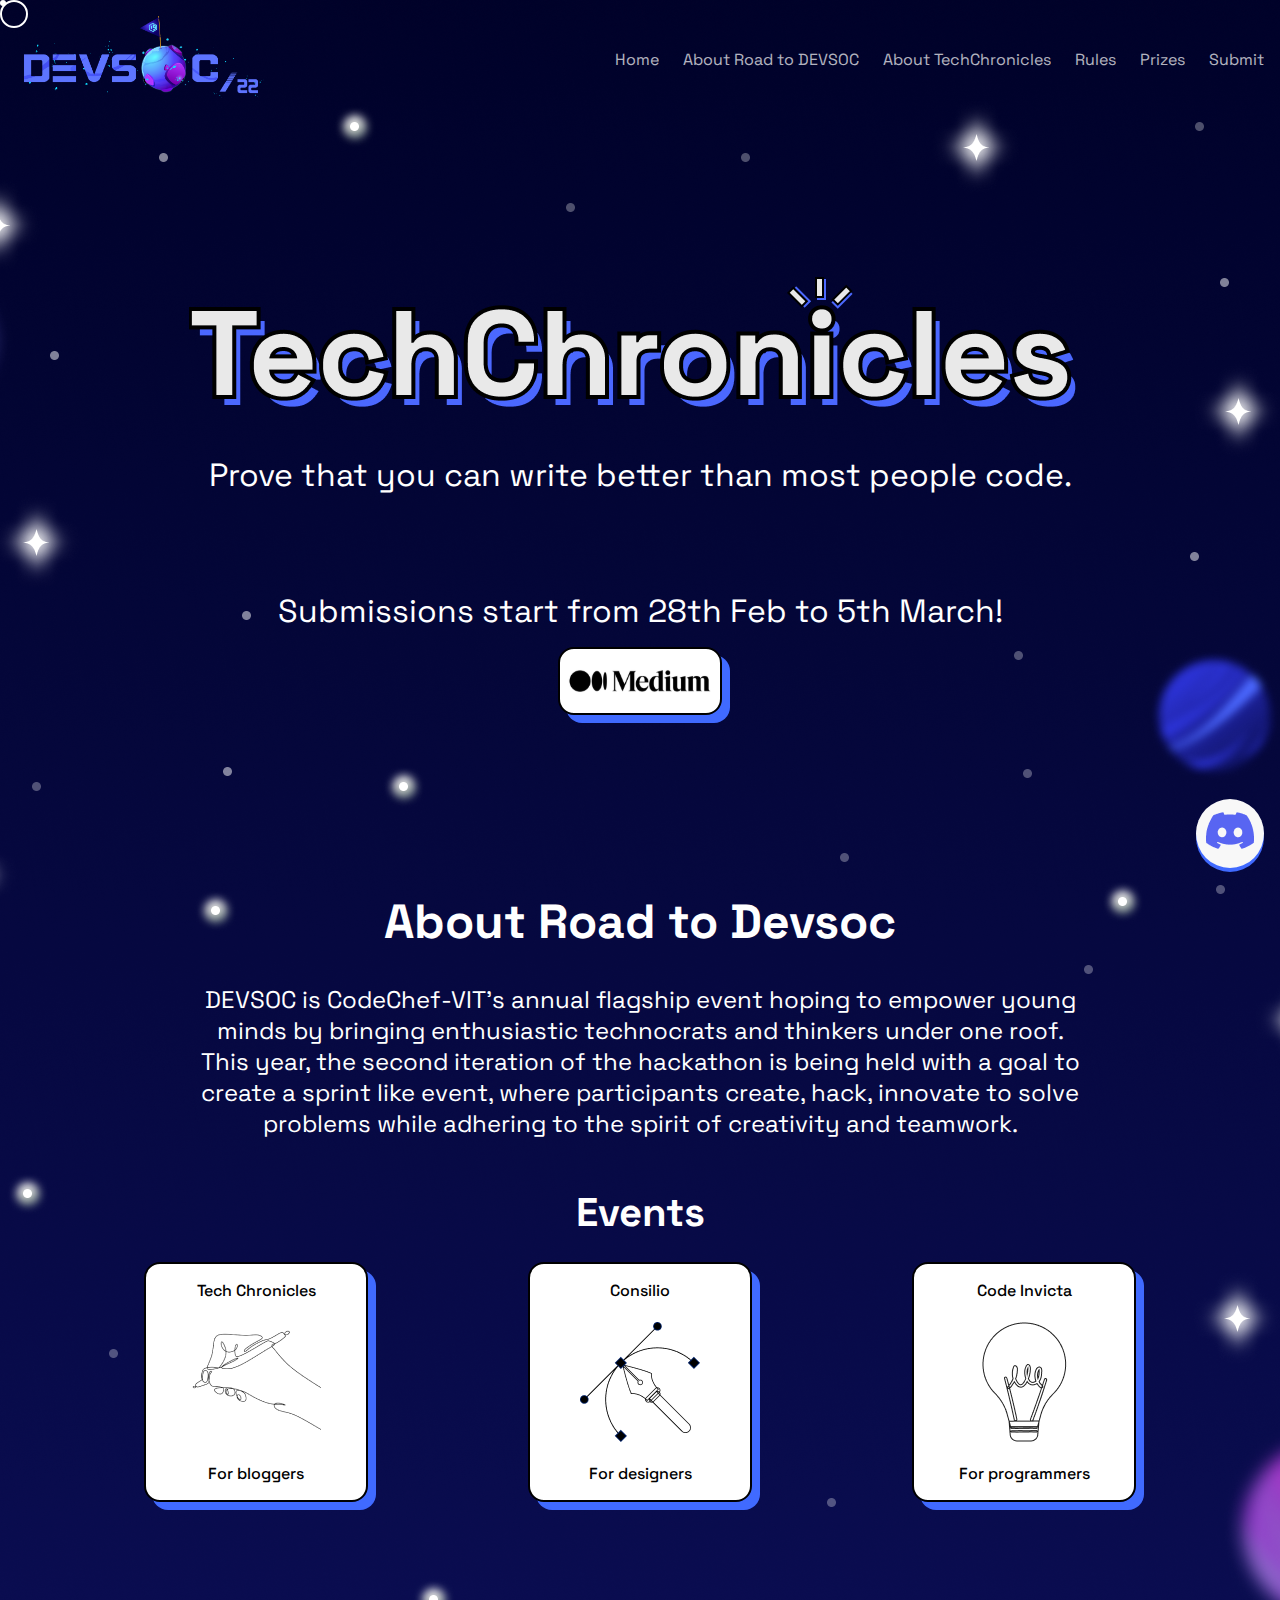
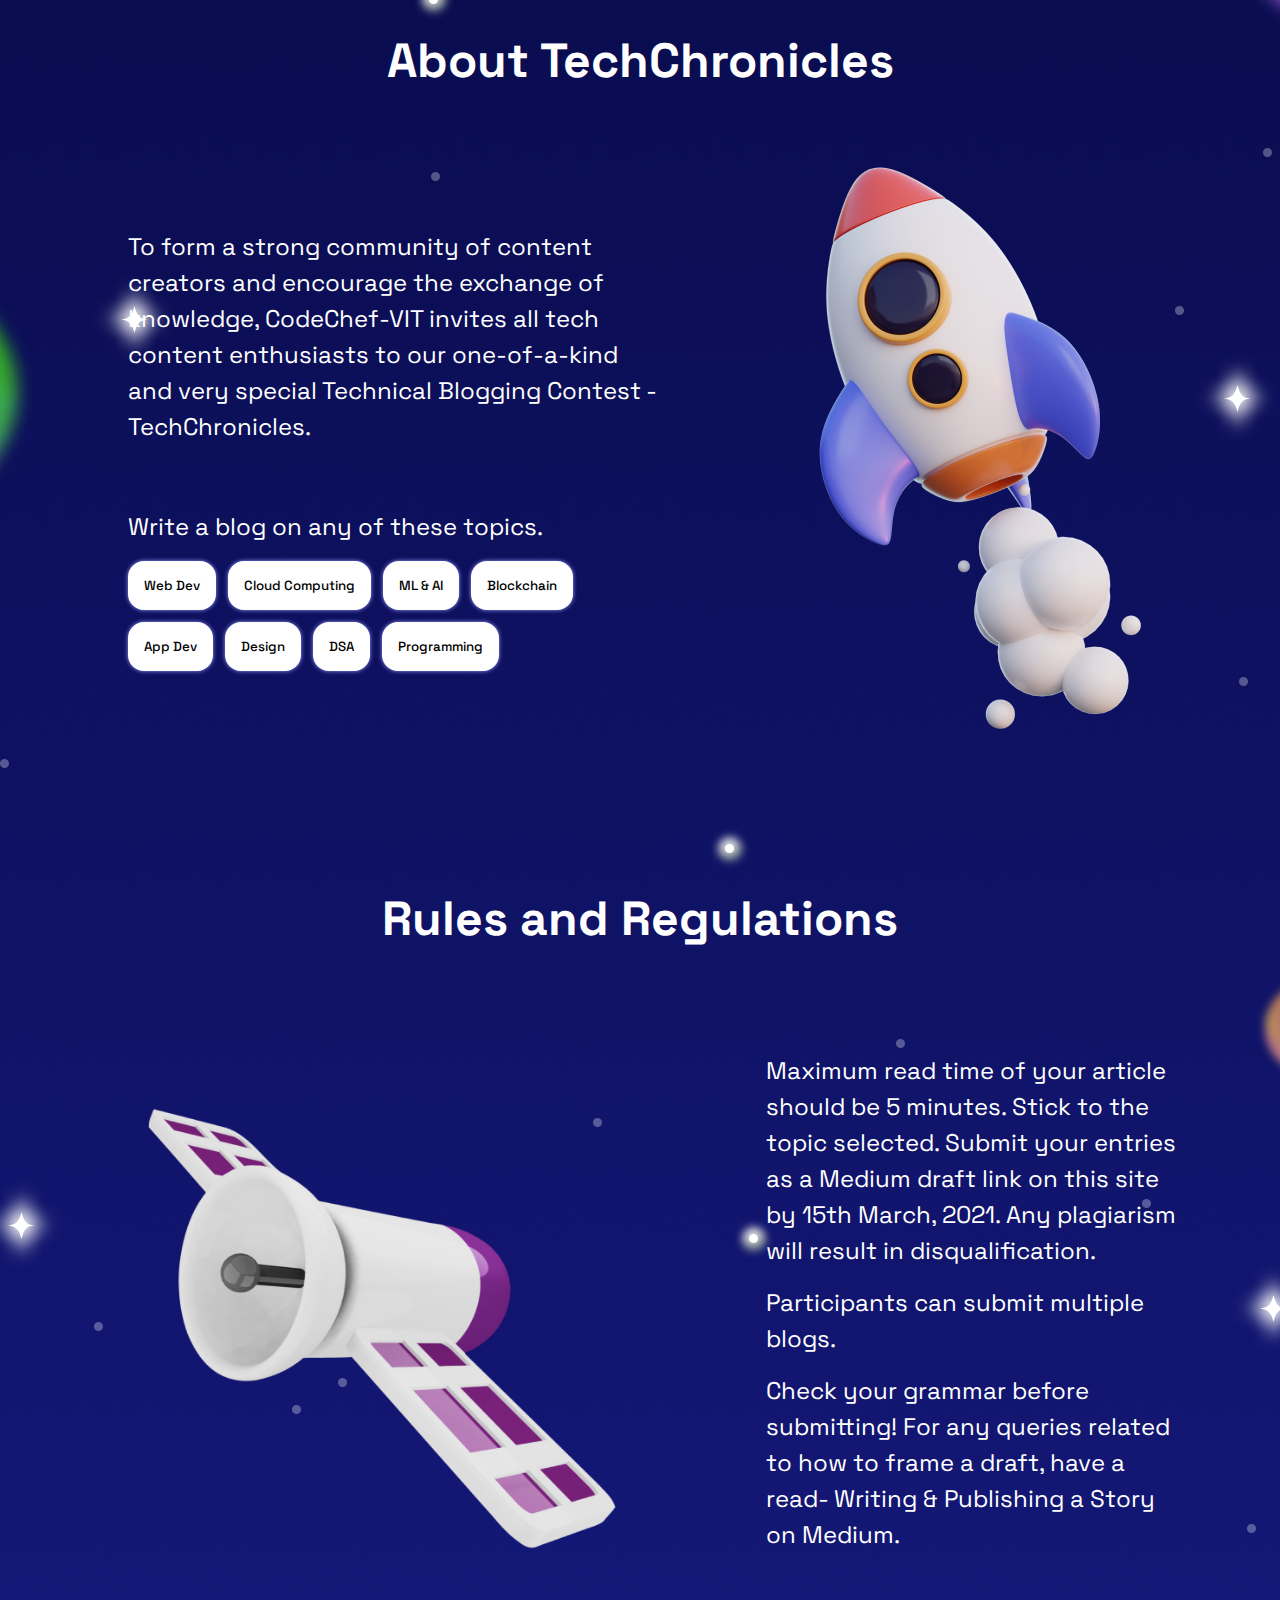
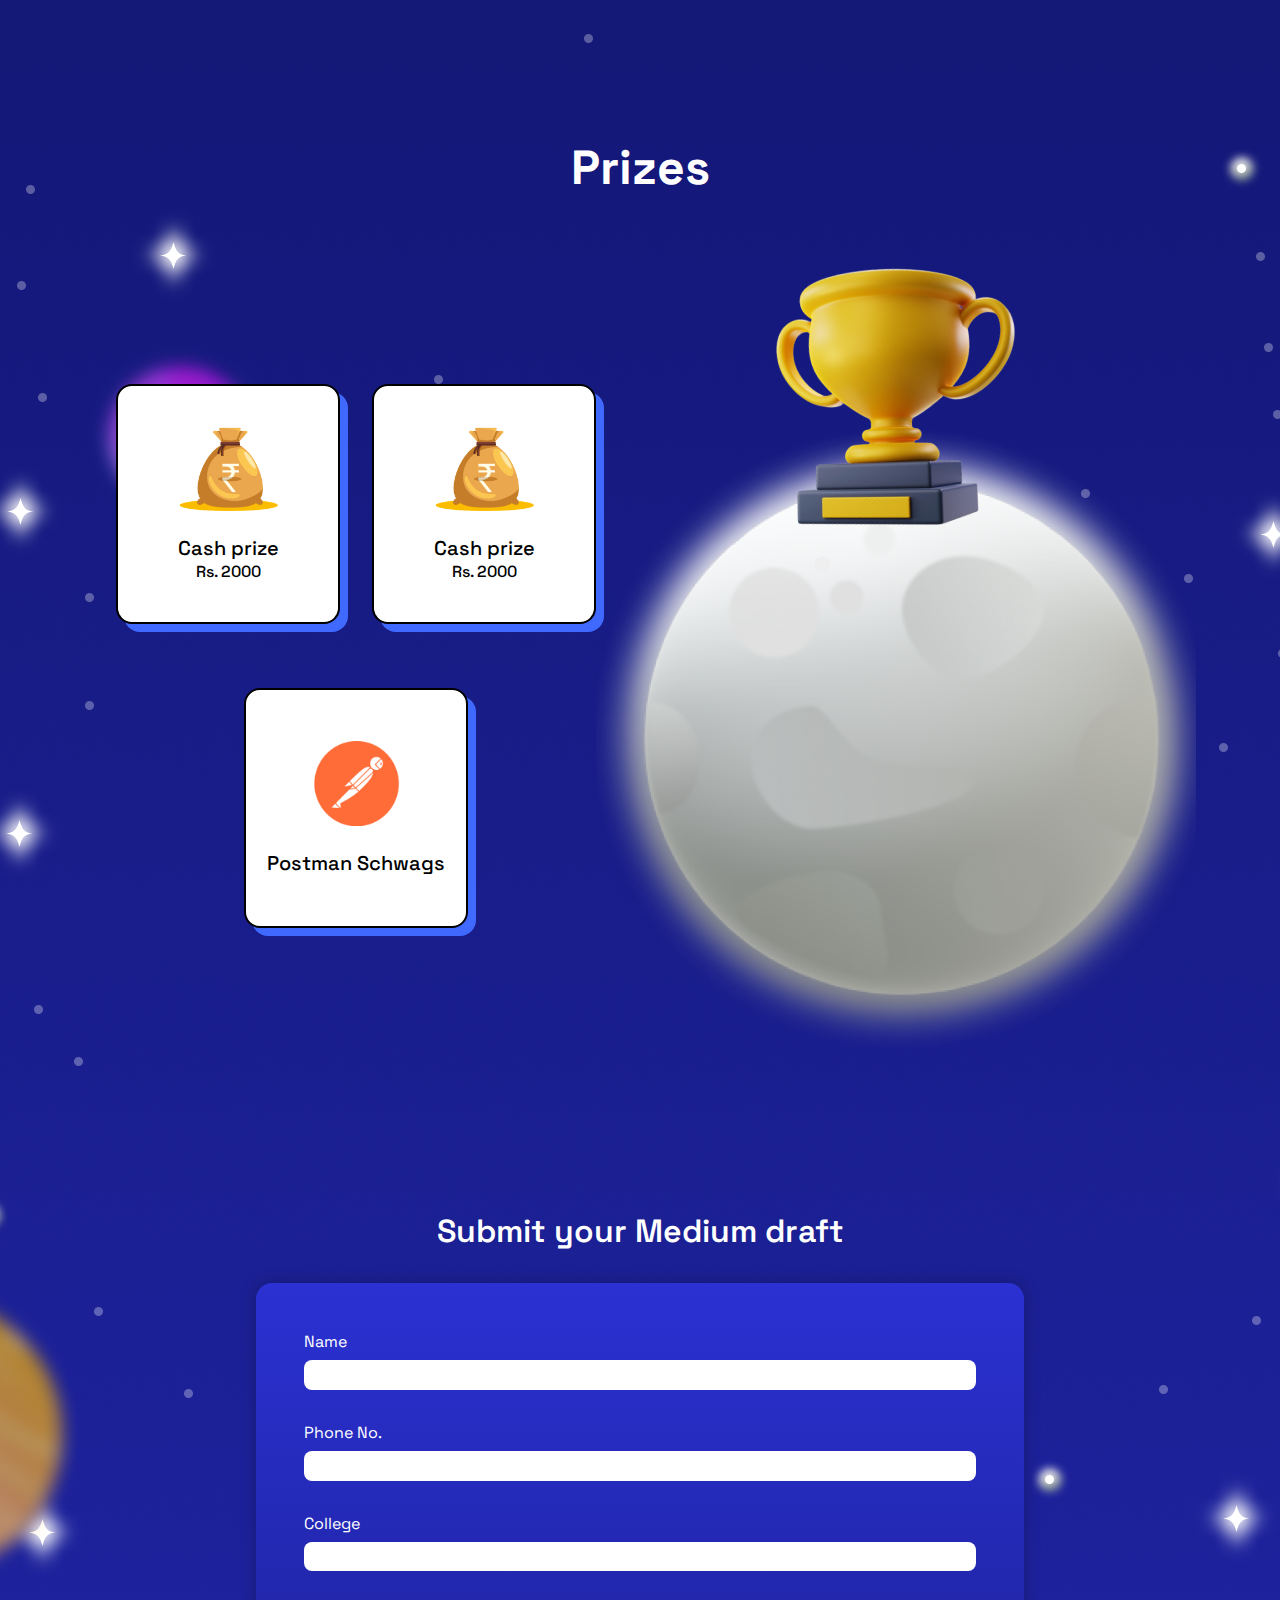
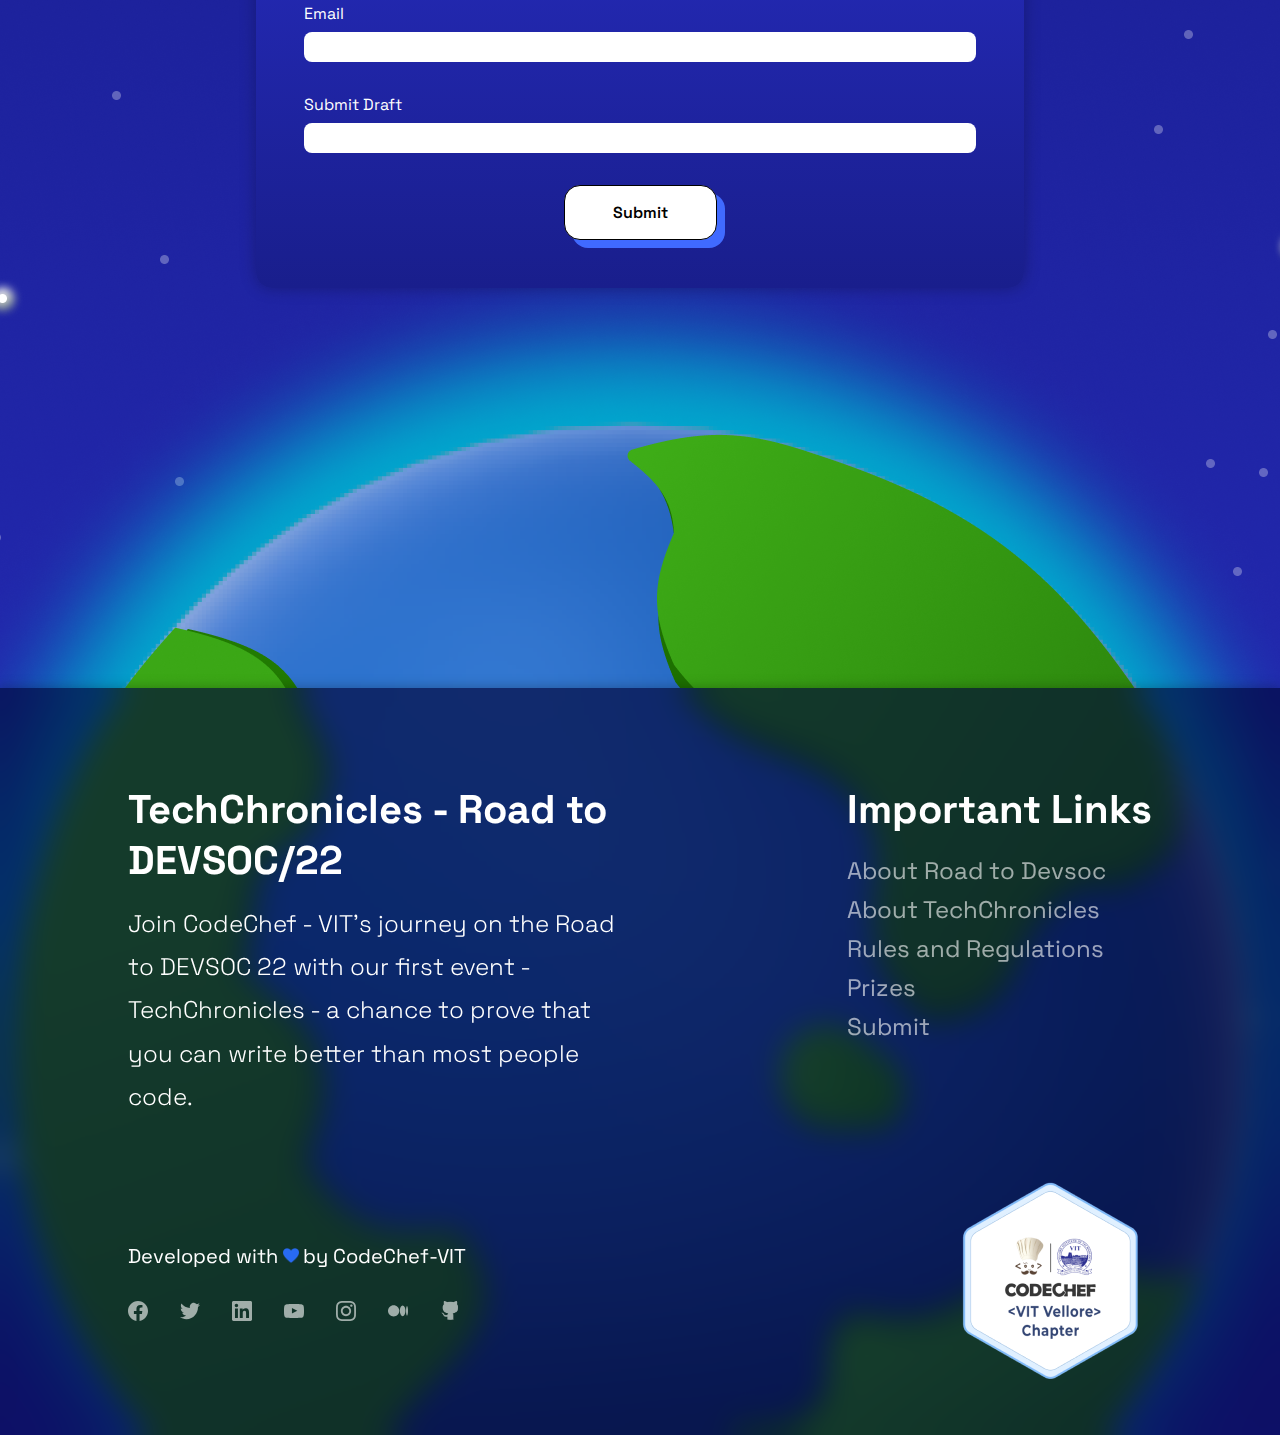
==== index.html @ 503e9428 "UI updated" ====
<!DOCTYPE html>
<html>
    <head>
        <meta charset="utf-8" />
        <meta http-equiv="X-UA-Compatible" content="IE=edge" />
        <title>TechChronicles</title>
        <meta name="description" content="" />
        <meta name="viewport" content="width=device-width, initial-scale=1" />
        <link rel="stylesheet" href="./FrontEnd/LandingPage/css/style.css" />
        <link rel="stylesheet" href="./FrontEnd/LandingPage/css/cursor.css" />
        <link rel="stylesheet" href="./FrontEnd/LandingPage/css/menu.css" />
        <link rel="stylesheet" href="./FrontEnd/LandingPage/css/layout.css" />
        <link
            rel="stylesheet"
            href="./FrontEnd/LandingPage/css/submission.css"
        />

        <link
            href="https://fonts.googleapis.com/css2?family=Inter:wght@100;200;300;400;500;600;700;800;900&family=Space+Grotesk:wght@300;400;500;600;700&display=swap"
            rel="stylesheet"
        />

        <!-- wideley used favicon -->
        <link
            rel="icon"
            href="/FrontEnd/Images/favicon.png"
            type="image/png
        "
        />
        <!-- for apple mobile devices -->
        <link
            rel="apple-touch-icon-precomposed"
            href="/FrontEnd/Images/favicon.png"
            type="image/png"
            sizes="152x152"
        />
        <link
            rel="apple-touch-icon-precomposed"
            href="/FrontEnd/Images/favicon.png"
            type="image/png"
            sizes="120x120"
        />
        <!-- google tv favicon -->
        <link
            rel="icon"
            href="/FrontEnd/Images/favicon.png"
            sizes="96x96"
            type="image/png"
        />
    </head>
    <body>
        <div class="cursor-container">
            <div class="cursor"></div>
            <div class="inner-circle"></div>
        </div>
        <div class="side-fixed-btn hover-change">
            <img src="./FrontEnd/Images/discord.png" alt="" />
        </div>
        <div class="main">
            <section id="Hero" class="section">
                <nav>
                    <div class="nav-div">
                        <img
                            class="sidebarImg"
                            src="./FrontEnd/Images/devsoclogo.png"
                            alt="Logo-TechChronicles"
                        />
                        <ul class="nav-div-ul">
                            <li class="hover-change"><a href="/">Home</a></li>
                            <li class="hover-change">
                                <a href="#AboutRoadToDevsoc"
                                    >About Road to DEVSOC</a
                                >
                            </li>
                            <li class="hover-change">
                                <a href="#AboutTechChronicles"
                                    >About TechChronicles</a
                                >
                            </li>
                            <li class="hover-change">
                                <a href="#Rules">Rules</a>
                            </li>
                            <li class="hover-change">
                                <a href="#Prizes">Prizes</a>
                            </li>
                            <li class="hover-change">
                                <a href="#Submit">Submit</a>
                            </li>
                        </ul>
                        <div class="vertical-menu-icon-container hover-change">
                            <div class="vertical-menu-icon bar-1"></div>
                            <div class="vertical-menu-icon bar-2"></div>
                            <div class="vertical-menu-icon bar-3"></div>
                        </div>

                        <div class="sidebar">
                            <div class="sidebar-sections-container">
                                <ul>
                                    <li
                                        class="sidebar-sections-li hover-change"
                                    >
                                        <a
                                            class="sidebar-sections-span"
                                            href="#AboutRoadToDevsoc"
                                            >About Road To Devsoc</a
                                        >
                                    </li>
                                    <li
                                        class="sidebar-sections-li hover-change"
                                    >
                                        <a
                                            class="sidebar-sections-span"
                                            href="#AboutTechChronicles"
                                            >About TechChronicles</a
                                        >
                                    </li>

                                    <li
                                        class="sidebar-sections-li hover-change"
                                    >
                                        <a
                                            class="sidebar-sections-span"
                                            href="#Rules"
                                            >Rules and Regulatios</a
                                        >
                                    </li>
                                    <li
                                        class="sidebar-sections-li hover-change"
                                    >
                                        <a
                                            class="sidebar-sections-span"
                                            href="#Prizes"
                                            >Prizes</a
                                        >
                                    </li>

                                    <li
                                        class="sidebar-sections-li hover-change"
                                    >
                                        <a
                                            class="sidebar-sections-span"
                                            href="#Submit"
                                            >Submit</a
                                        >
                                    </li>
                                    <!-- <li
                                        class="sidebar-sections-li hover-change"
                                    >
                                        <a
                                            class="sidebar-sections-span"
                                            href="#Sponsors"
                                            >Sponsors</a
                                        >
                                    </li>
                                    <li
                                        class="sidebar-sections-li hover-change"
                                    >
                                        <a
                                            class="sidebar-sections-span"
                                            href="#FAQs"
                                            >FAQs</a
                                        >
                                    </li>
                                    <li
                                        class="sidebar-sections-li hover-change"
                                    >
                                        <a
                                            class="sidebar-sections-span"
                                            href="#Contact"
                                            >Contact</a
                                        >
                                    </li> -->
                                </ul>
                            </div>
                        </div>
                    </div>
                </nav>
                <div class="hero-div-main">
                    <div class="hero-div-title-sub">
                        <!-- <h1>Tech Chronicles</h1> -->
                        <img src="./FrontEnd/Images/Title.png" alt="" />
                        <p>
                            Prove that you can write better than most people
                            code.
                        </p>
                    </div>

                    <div class="hero-div-span-btn">
                        <span
                            >Submissions start from 28th Feb to 5th March!</span
                        >
                        <a href="#Submit">
                            <button class="hover-change medium-btn"></button>
                        </a>
                    </div>
                </div>
            </section>

            <section id="AboutRoadToDevsoc">
                <div class="about-div-main">
                    <div class="about-div-title-text">
                        <h1>About Road to Devsoc</h1>
                        <p>
                            DEVSOC is CodeChef-VIT’s annual flagship event
                            hoping to empower young minds by bringing
                            enthusiastic technocrats and thinkers under one
                            roof. This year, the second iteration of the
                            hackathon is being held with a goal to create a
                            sprint like event, where participants create, hack,
                            innovate to solve problems while adhering to the
                            spirit of creativity and teamwork.
                        </p>
                    </div>
                    <div class="about-div-title-img">
                        <h1>Events</h1>
                        <div class="about-div-title-img-containers">
                            <a href="" target="_blank">
                                <div class="hover-change">
                                    <span>Tech Chronicles</span>

                                    <img
                                        src="./FrontEnd/Images/tech-chronicles.png"
                                        alt="TechChronicles"
                                    />

                                    <span>For bloggers</span>
                                </div>
                            </a>
                            <a href="" target="_blank">
                                <div class="hover-change">
                                    <span>Consilio</span>
                                    <img
                                        src="./FrontEnd/Images/consilio.png"
                                        alt="Consilio"
                                    />
                                    <span>For designers</span>
                                </div>
                            </a>
                            <a href="" target="_blank">
                                <div class="hover-change">
                                    <span>Code Invicta</span>

                                    <img
                                        src="./FrontEnd/Images/code-invicta.png"
                                        alt="Code Invicta"
                                    />
                                    <span>For programmers</span>
                                </div>
                            </a>
                        </div>
                    </div>
                </div>
            </section>

            <section id="AboutTechChronicles">
                <div class="about-tech-chronicles-div-main">
                    <h1>About TechChronicles</h1>
                    <div class="about-tech-chronicles-div-content-img">
                        <div class="about-tech-chronicles-content-container">
                            <p>
                                To form a strong community of content creators
                                and encourage the exchange of knowledge,
                                CodeChef-VIT invites all tech content
                                enthusiasts to our one-of-a-kind and very
                                special Technical Blogging Contest -
                                TechChronicles.
                            </p>
                            <div
                                class="about-tech-chronicles-content-container-sub-text"
                            >
                                <span
                                    >Write a blog on any of these topics.</span
                                >
                                <div
                                    class="about-tech-chronicles-content-container-sub-text-buttons"
                                >
                                    <button>Web Dev</button>
                                    <button>Cloud Computing</button>
                                    <button>ML & AI</button>
                                    <button>Blockchain</button>
                                    <button>App Dev</button>
                                    <button>Design</button>
                                    <button>DSA</button>
                                    <button>Programming</button>
                                </div>
                            </div>
                        </div>
                        <img src="./FrontEnd/Images/rocket.png" alt="Rocket" />
                    </div>
                </div>
            </section>

            <section id="Rules">
                <div class="rules-regulations-div-main">
                    <h1>Rules and Regulations</h1>
                    <div class="rules-regulations-div-content-img">
                        <div class="rules-regulations-content-container">
                            <p>
                                Maximum read time of your article should be 5
                                minutes. Stick to the topic selected. Submit
                                your entries as a Medium draft link on this site
                                by 15th March, 2021. Any plagiarism will result
                                in disqualification.
                            </p>
                            <p>Participants can submit multiple blogs.</p>
                            <p>
                                Check your grammar before submitting! For any
                                queries related to how to frame a draft, have a
                                read- Writing & Publishing a Story on Medium.
                            </p>
                        </div>

                        <img
                            src="../FrontEnd/Images/satellite.png"
                            alt="Rocket"
                        />
                    </div>
                </div>
            </section>
            <section id="Prizes">
                <div class="about-tech-chronicles-div-main">
                    <h1>Prizes</h1>
                    <div class="prizes-div-content-img">
                        <div class="prizes-main-container">
                            <div class="prizes-top-container">
                                <div class="prizes-content">
                                    <h1>Rs. 2000</h1>
                                    <span>Cash prize</span>
                                    <img
                                        src="./FrontEnd/Images/cash-prize.png"
                                        alt=""
                                        width="45%"
                                    />
                                </div>
                                <div class="prizes-content">
                                    <h1>Rs. 2000</h1>
                                    <span>Cash prize</span>
                                    <img
                                        src="./FrontEnd/Images/cash-prize.png"
                                        alt=""
                                        width="45%"
                                    />
                                </div>
                            </div>
                            <div class="prizes-content">
                                <span>Postman Schwags</span>
                                <img
                                    src="./FrontEnd/Images/postman-logo.png"
                                    alt=""
                                    width="40%"
                                />
                            </div>
                        </div>
                        <img
                            class="moon-image"
                            src="./FrontEnd/Images/prizes.png"
                            alt="Rocket"
                        />
                    </div>
                </div>
            </section>

            <section id="Submit">
                <div class="submission-main-container">
                    <div class="submission-main-container-title">
                        <span>Submit your Medium draft</span>
                    </div>

                    <div class="submission-form-main-container">
                        <form method="post" action="">
                            <div class="submission-form">
                                <div class="submission-form-field">
                                    <label for="">Name</label>
                                    <input class="hover-change" type="text" />
                                </div>
                                <div class="submission-form-field">
                                    <label for="">Phone No.</label>
                                    <input class="hover-change" type="tel" />
                                </div>
                                <div class="submission-form-field">
                                    <label for="">College</label>
                                    <input class="hover-change" type="text" />
                                </div>
                                <div class="submission-form-field">
                                    <label for="">Email</label>
                                    <input class="hover-change" type="email" />
                                </div>
                                <div class="submission-form-field">
                                    <label for="">Submit Draft</label>
                                    <input class="hover-change" type="text" />
                                </div>
                                <button class="submit-btn hover-change">
                                    Submit
                                </button>
                            </div>
                        </form>
                    </div>
                </div>
            </section>

            <section class="footer">
                <div class="footerDiv">
                    <div class="footerContentDiv">
                        <div class="footerContentTextDiv">
                            <h1>TechChronicles - Road to DEVSOC/22</h1>
                            <p class="footerContentText">
                                Join CodeChef - VIT’s journey on the Road to
                                DEVSOC 22 with our first event - TechChronicles
                                - a chance to prove that you can write better
                                than most people code.
                            </p>
                        </div>

                        <div class="footerLinksContainerDiv">
                            <div class="footerLinksDiv">
                                <h1>Important Links</h1>
                                <ul class="hover-change">
                                    <li>
                                        <a href="#AboutRoadToDevsoc"
                                            >About Road to Devsoc</a
                                        >
                                    </li>
                                    <li>
                                        <a href="#AboutTechChronicles"
                                            >About TechChronicles</a
                                        >
                                    </li>
                                    <li>
                                        <a href="#Rules"
                                            >Rules and Regulations</a
                                        >
                                    </li>
                                    <li>
                                        <a href="#Prizes">Prizes</a>
                                    </li>
                                    <li>
                                        <a href="#Submit">Submit</a>
                                    </li>
                                </ul>
                            </div>
                        </div>
                    </div>

                    <div class="footer-bottom-main">
                        <div class="footerBottom">
                            <div class="footerBottomCopyrightDiv">
                                <span> Developed with </span>
                                <img src="./FrontEnd/Images/heart.png" alt="" />
                                <span>by CodeChef-VIT</span>
                            </div>
                            <div class="footerSocials hover-change">
                                <a
                                    href=" https://www.facebook.com/codechefvit/ "
                                    target="_black"
                                    ><img
                                        class="footerSocialImage"
                                        src="./FrontEnd/Images/Facebook - Negative.svg "
                                        alt=" "
                                /></a>
                                <a
                                    href="https://twitter.com/codechefvit?ref_src=twsrc%5Egoogle%7Ctwcamp%5Eserp%7Ctwgr%5Eauthor"
                                    target="_black"
                                    ><img
                                        class="footerSocialImage"
                                        src="./FrontEnd/Images/Twitter - Negative.svg "
                                        alt=" "
                                /></a>
                                <a
                                    href="https://www.linkedin.com/company/codechef-vit-chapter/mycompany/"
                                    target="_black"
                                    ><img
                                        class="footerSocialImage"
                                        src="./FrontEnd/Images/LinkedIn - Negative.svg "
                                        alt=" "
                                /></a>
                                <a
                                    href="https://www.youtube.com/c/CodeChefVIT"
                                    target="_black"
                                    ><img
                                        class="footerSocialImage"
                                        src="./FrontEnd/Images/YouTube - Negative.svg "
                                        alt=" "
                                /></a>
                                <a
                                    href="https://www.instagram.com/codechefvit/"
                                    target="_black"
                                    ><img
                                        class="footerSocialImage"
                                        src="./FrontEnd/Images/Instagram - Negative.svg "
                                        alt=" "
                                /></a>
                                <a
                                    href="https://medium.com/codechef-vit"
                                    target="_black"
                                    ><img
                                        class="footerSocialImage"
                                        src="./FrontEnd/Images/Medium - Negative.svg "
                                        alt=" "
                                /></a>
                                <a
                                    href="https://github.com/CodeChefVIT"
                                    target="_black"
                                    ><img
                                        class="footerSocialImage"
                                        src="./FrontEnd/Images/github.png "
                                        alt=" "
                                /></a>
                            </div>
                        </div>
                        <a
                            class="hover-change"
                            href="https://codechefvit.com/"
                            target="_blank"
                        >
                            <img
                                class="codechef-logo"
                                src="../FrontEnd/Images/codechef_logo_1.png"
                                alt=""
                            />
                        </a>
                    </div>
                </div>
            </section>
        </div>

        <script src="/FrontEnd/LandingPage/app.js"></script>
        <script src="/FrontEnd/LandingPage/sidebar.js"></script>
    </body>
</html>
---- FrontEnd/LandingPage/css/style.css ----
* {
    margin: 0;
    padding: 0;
    box-sizing: border-box;
    list-style: none;
    text-decoration: none;
    font-family: "Inter", sans-serif;
    color: white;
}

html {
    scroll-behavior: smooth;
}

body {
    background: url("/FrontEnd/Images/body-image.png") no-repeat;
    background-position: top center;
    background-attachment: scroll;
    height: 100%;
    min-width: 100%;
    overflow-x: hidden;
}
.main {
    display: flex;
    flex-direction: column;
    gap: 8rem;
}
::-webkit-scrollbar {
    width: 11px;
    cursor: pointer;
}

::-webkit-scrollbar-track {
    border-radius: 5px;
    box-shadow: inset 0 0 10px rgba(0, 0, 0, 0.25);
    background-color: #2026a7;
}

::-webkit-scrollbar-thumb {
    border-radius: 5px;
    background-color: #9d22e3;
}

.nav-div {
    padding: 1rem 1rem;
}

.nav-div img {
    width: 20%;
}
.nav-div,
.nav-div-ul {
    display: flex;
    justify-content: space-between;
    align-items: center;
}

.nav-div-ul {
    gap: 1.5em;
}

.nav-div-ul li a {
    opacity: 0.7;
    transition: all 300ms ease;
}

.nav-div-ul li a:hover {
    opacity: 1;
}

.hero-div-main,
.hero-div-title-sub,
.hero-div-span-btn,
.about-div-main,
.about-div-title-text,
.about-div-title-img,
.about-tech-chronicles-div-main,
.rules-regulations-div-main,
.rules-regulations-content-container {
    display: flex;
    flex-direction: column;
    align-items: center;
}

.hero-div-main {
    padding: 9rem 0 3rem 0;
    gap: 6rem;
}
.hero-div-span-btn {
    gap: 1rem;
}

.hero-div-main h1 {
    font-size: 7.5em;
}
.hero-div-main p {
    font-size: 2em;
    text-align: center;
}

.hero-div-span-btn span {
    font-size: 2em;
    /* width: 80%; */
    padding: 0 1rem;
    flex-wrap: wrap;
    text-align: center;
}

.medium-btn {
    background: url("/FrontEnd/Images/medium.svg");
    background-size: contain;
    background-position: center;
    background-repeat: no-repeat;
    background-color: white;
    border-radius: 16px;
    padding: 2rem 5rem;
    outline: 0;
    border: 2px solid black;
    box-shadow: 8px 8px rgba(64, 106, 255, 1);
    transition: all 300ms ease;
}

.medium-btn:hover {
    border: 2px solid #1579d6;
}

/* About Section  */
.about-div-title-text {
    padding: 0 12rem;
    gap: 2rem;
}
.about-div-title-text h1 {
    font-size: 3em;
    text-align: center;
}
.about-div-title-text p {
    text-align: center;
    font-size: 1.5em;
}
.about-div-main {
    gap: 3rem;
}
.about-div-title-img {
    gap: 1.5rem;
}
.about-div-title-img h1 {
    font-size: 2.5em;
}
.about-div-title-img-containers {
    display: flex;
    gap: 10rem;
}

.about-div-title-img-containers div {
    display: flex;
    flex-direction: column;
    align-items: center;
    justify-content: center;
    position: relative;
    width: 14rem;
    height: 15rem;
    border: 2px solid black;
    border-radius: 16px;
    background-color: white;
    box-shadow: 8px 8px rgba(64, 106, 255, 1);
}

.about-div-title-img-containers div span:nth-child(1),
.about-div-title-img-containers div span:nth-last-child(1) {
    color: black;
    font-weight: 500;
    position: absolute;
}
.about-div-title-img-containers div span:nth-child(1) {
    top: 1rem;
}
.about-div-title-img-containers div span:nth-last-child(1) {
    bottom: 1rem;
}

/* About texh chronicles  */

.about-tech-chronicles-div-main {
    gap: 3rem;
    align-items: center;
}
.about-tech-chronicles-div-main h1 {
    font-size: 3em;
    text-align: center;
}

.about-tech-chronicles-div-content-img,
.rules-regulations-div-content-img {
    display: flex;
    align-items: center;
}
.about-tech-chronicles-div-content-img {
    padding: 0 0 0 8rem;
}

.about-tech-chronicles-content-container {
    display: flex;
    flex-direction: column;
    gap: 4rem;
}

.about-tech-chronicles-content-container p,
.rules-regulations-div-content-img p,
.about-tech-chronicles-content-container-sub-text span {
    font-size: 1.5em;
    line-height: 1.5em;
}

.about-tech-chronicles-content-container-sub-text {
    display: flex;
    flex-direction: column;
    gap: 1rem;
}
.about-tech-chronicles-content-container-sub-text button {
    color: black;
    padding: 1rem;
    background-color: white;
    border-radius: 16px;
    font-weight: 500;
    box-shadow: 0px 0px 4px #979bff;
    border: 0;
    outline: 0;
}
.about-tech-chronicles-content-container-sub-text-buttons {
    display: flex;
    flex-wrap: wrap;
    gap: 0.75rem;
}
.rules-regulations-div-main {
    gap: 3rem;
    align-items: center;
}
.rules-regulations-div-content-img {
    flex-direction: row-reverse;
    padding: 0 4rem 0 0;
}
.rules-regulations-div-content-img img {
    width: 60%;
}
.rules-regulations-div-main h1 {
    font-size: 3em;
    text-align: center;
}
.rules-regulations-content-container {
    gap: 1rem;
}
.rules-regulations-content-container p {
    width: 85%;
}

.prizes-div-content-img {
    display: flex;
    align-items: center;
    justify-content: space-between;
    /* gap: 1rem; */
    padding: 0 0 0 2rem;
}
.prizes-div-content-img p {
    font-size: 3em;
}

.prizes-main-container {
    display: flex;
    gap: 4rem;
    flex-direction: column;
    align-items: center;
}

.prizes-content {
    display: flex;
    flex-direction: column-reverse;
    align-items: center;
    justify-content: center;
    position: relative;
    width: 14rem;
    height: 15rem;
    border: 2px solid black;
    border-radius: 16px;
    /* gap: 1.5em; */
    background-color: white;
    box-shadow: 8px 8px #406aff;
}

.prizes-top-container {
    display: flex;
    gap: 2rem;
}

.prizes-content span {
    color: black;
    font-size: 1.25em;
    font-weight: 500;
    text-align: center;
    /* padding: 0 1rem; */
    padding: 1.5rem 1rem 0 1rem;
}
.prizes-content h1 {
    color: black;
    font-size: 1em;
    font-weight: 500;
}

/* Submit  */
.submit-div-main {
    width: 100%;
    display: flex;
    flex-direction: column;
    align-items: center;
}

.submit-div-main-content {
    display: flex;
    flex-direction: column;
    align-items: center;
    gap: 2rem;
    padding: 3rem;
    background: linear-gradient(180deg, #2d33b7 0%, #1d23ac 100%);
    box-shadow: 0px 0px 25px 6px rgba(0, 0, 0, 0.25);
    border-radius: 16px;
}

/* Footer  */

section.footer {
    background: rgba(0, 2, 55, 0.65);
    box-shadow: 0px 0px 11px 1px rgba(0, 0, 0, 0.25);
    backdrop-filter: blur(15px);
    margin-top: 16rem;
}
section.footer h1 {
    font-size: 2.5em;
}

.footerDiv {
    display: flex;
    flex-direction: column;
    padding: 6rem 8rem 3rem 8rem;
    gap: 3rem;
}

.footerContentDiv {
    display: flex;
    align-items: centers;
    justify-content: space-between;
}

.footerContentTextDiv {
    width: 50%;
}

.footerContentText {
    color: white;
    padding: 1rem 0;
    font-size: 1.5em;
    line-height: 180%;
    color: rgba(255, 255, 255, 1);
    font-weight: 300;
}

.footerLinksDiv {
    display: flex;
    flex-direction: column;
}

.footerLinksDiv ul {
    padding: 1rem 0;
}
.footerLinksDiv li {
    padding: 0.25rem 0;
}

.footerLinksDiv a {
    /* text-decoration: underline; */
    color: rgba(255, 255, 255, 0.6);
    font-size: 1.5em;
    transition: all 300ms ease;
}
.footerLinksDiv a:hover {
    color: rgba(255, 255, 255, 1);
}

.footer-bottom-main {
    display: flex;
    align-items: center;
    justify-content: space-between;
}

.footerBottom {
    display: flex;
    flex-direction: column;
    gap: 2rem;
}

.footerBottomCopyrightDiv img {
    width: 1rem;
}

.footerBottomCopyrightDiv span {
    font-size: 1.25em;
}

.footerSocials {
    display: flex;
    gap: 2rem;
}

.footerSocials a img {
    width: 20px;
    opacity: 0.6;
    transition: all 300ms ease;
}

.footerSocials a img:hover {
    opacity: 1;
}

.side-fixed-btn {
    background-color: rgb(248, 248, 248);
    border-radius: 50%;
    box-shadow: 0px 4px rgba(64, 106, 255, 1);
    width: fit-content;
    padding: 8px 10px;
    position: fixed;
    bottom: 32px;
    right: 16px;
    transition: all 300ms ease;
    z-index: 100;
}

.side-fixed-btn:hover {
    transform: translateY(-8px);
}
---- FrontEnd/LandingPage/css/cursor.css ----
body {
    cursor: none;
}

.cursor {
    width: 28px;
    height: 28px;
    border: 2px solid white;
    z-index: 50;
    border-radius: 50%;
    position: absolute;
    pointer-events: none;
}

.inner-circle {
    width: 6px;
    height: 6px;
    background-color: white;
    z-index: 50;
    border-radius: 50%;
    position: absolute;
    transition-duration: 100ms;
    pointer-events: none;
    transition-timing-function: ease-out;
}
.cursor-sidebar-change {
    z-index: 40;
}
.cursor-change {
    width: 28px;
    height: 28px;
    border: 2px solid #1579d6;
    border-radius: 50%;
    position: absolute;
    z-index: 600;
    pointer-events: none;
}

.cursor-change::after {
    content: "";
    width: 24px;
    height: 24px;
    background-color: #1579d6;
    border-radius: 50%;
    position: absolute;
    z-index: 600;
    pointer-events: none;
    animation: cursorAnim 0.5s infinite alternate;
}

.inner-circle-change {
    display: none;
}

@keyframes cursorAnim {
    from {
        transform: scale(1);
    }
    to {
        transform: scale(0.5);
    }
}
---- FrontEnd/LandingPage/css/menu.css ----
* {
    margin: 0;
    padding: 0;
    box-sizing: border-box;
    list-style: none;
    text-decoration: none;
    font-family: "Space Grotesk", sans-serif;
    color: white;
}
.sidebar {
    display: none;
}

.vertical-menu-icon-container {
    display: none;
    flex-direction: column;
    gap: 0.25rem;

    display: none;
    z-index: 20;
}

.vertical-menu-icon {
    height: 3px;
    background-color: white;
    transition: all 400ms ease-in-out;
}
.sidebar {
    display: none;
}

.bar-1 {
    width: 40px;
}

.bar-2 {
    width: 56px;
    opacity: 1;
    transition: opacity 800ms ease-in-out;
}

.bar-3 {
    width: 48px;
}

.bar-1-change {
    transform: rotate(45deg);
    width: 48px;
    background-color: white;
}
.bar-2-change {
    display: none;
    width: 60px;
    opacity: 1;
    background-color: white;
}
.bar-3-change {
    width: 56px;
    transform: rotate(-45deg);
    background-color: white;
}

.sidebar-change {
    width: 95%;
    /* -webkit-backdrop-filter: saturate(180%) blur(20px);
    backdrop-filter: saturate(180%) blur(20px); */
    background: linear-gradient(180deg, #1646cc 0%, #1d23ac 100%);
    border-radius: 16px;
    position: fixed;
    display: block;
    top: 6rem;
    padding: 0.5rem 0;
}

.hide-it {
    display: none !important;
}

.sidebar-sections-container {
    display: none;
}
.sidebar-sections-container-change {
    width: 100%;
    display: flex;
    flex-direction: column;
    align-items: center;
}

.sidebar-sections-li {
    text-decoration: none;
}
.sidebar-sections-span {
    font-size: 2.5em !important;
    padding: 0.5rem;
    font-weight: 500;
    display: block;
    border-radius: 8px 8px 8px 8px;
    color: rgba(255, 255, 255, 0.8);
    text-decoration: none;
    text-align: center;
}

.sidebar-sections-span-change {
    color: rgb(255, 255, 255);
    background-color: #1579d6;
}
---- FrontEnd/LandingPage/css/layout.css ----
@media only screen and (min-width: 1441px) {
    body {
        background: url("/FrontEnd/Images/body-image\(desktop\).png") no-repeat;
        background-position: center top;
        height: 100%;
        /* overflow-x: hidden; */
    }
}
@media only screen and (max-width: 1160px) {
    .about-tech-chronicles-div-content-img {
        padding: 0 0 0 4rem;
    }
    .about-tech-chronicles-div-content-img img {
        width: 50%;
    }
    .rules-regulations-div-content-img {
        padding: 0 2rem 0 0;
    }
    .nav-div img {
        width: 20%;
    }
    .nav-div ul li a {
        font-size: 0.75em;
    }
    section.footer h1 {
        font-size: 1.5em;
    }
    .footerContentText {
        font-size: 1em;
    }
    .footerLinksDiv a {
        font-size: 1em;
    }
}

@media only screen and (max-width: 1060px) {
    .about-div-title-img-containers {
        gap: 6rem;
    }
    .prizes-div-content-img {
        padding: 0 0 0 0rem;
        flex-direction: column;
        gap: 3rem;
    }
    .prizes-main-container {
        gap: 3rem;
    }
    .prizes-top-container {
        /* flex-direction: column; */
        gap: 4rem;
    }
}

@media only screen and (max-width: 1030px) and (max-height: 610px) {
    .cursor-container {
        display: none;
    }
}

@media only screen and (max-width: 1290px) and (max-height: 810px) {
    .cursor-container {
        display: none;
    }
}

/* Mobile version */

@media only screen and (max-width: 950px) {
    body {
        background: url("/FrontEnd/Images/body-image\(mobile\).png") no-repeat;
        background-position: center top;
        height: 100%;
        /* overflow-x: hidden; */
    }
    .cursor-container {
        display: none;
    }
    .nav-div-ul {
        display: none;
    }

    .hero-div-title-sub img {
        width: 90%;
    }
    .hero-div-main p {
        font-size: 1.5em;
    }

    .hero-div-span-btn span {
        font-size: 1.5em;
    }
    .about-div-title-text {
        padding: 0 3rem;
    }
    .about-div-title-img-containers {
        flex-direction: column;
        gap: 1rem;
    }
    .about-tech-chronicles-div-content-img,
    .rules-regulations-div-content-img {
        flex-direction: column;
        gap: 3rem;
    }
    .about-tech-chronicles-div-content-img {
        padding: 0 0 0 0rem;
    }
    .about-tech-chronicles-content-container {
        width: 85%;
    }
    .about-tech-chronicles-content-container p,
    .rules-regulations-div-content-img p,
    .about-tech-chronicles-content-container-sub-text span {
        text-align: center;
    }
    .about-tech-chronicles-content-container-sub-text-buttons {
        justify-content: center;
        align-items: center;
    }

    .rules-regulations-div-content-img {
        padding: 0 0rem 0 0;
    }
    .prizes-div-content-img {
        padding: 0 0 0 0rem;
        flex-direction: column;
        gap: 3rem;
    }

    .footerDiv {
        padding: 4rem 3rem 1rem 3rem;
        gap: 3rem;
    }

    .sidebar {
        z-index: 20;
    }
    .vertical-menu-icon-container {
        display: flex;
    }
}

@media only screen and (max-width: 700px) {
    body {
        background: url("/FrontEnd/Images/body-image\(hand\).png") no-repeat;
        background-position: center top;
        height: 100%;
        /* overflow-x: hidden; */
    }

    .footerBottomCopyrightDiv > span {
        font-size: 0.75em;
    }
    .footerBottomCopyrightDiv img {
        width: 0.5rem;
    }
    .footerSocials {
        gap: 1rem;
    }
    .footerSocials a img {
        width: 15px;
    }

    .codechef-logo {
        width: 50%;
    }
}

@media only screen and (max-width: 610px) {
    .nav-div img {
        width: 30%;
    }
    .hero-div-main p {
        font-size: 1em;
        text-align: center;
    }
    .sidebar-sections-span {
        font-size: 1.5em !important;
    }

    .hero-div-span-btn span {
        font-size: 1em;
        text-align: center;
    }

    .medium-btn {
        padding: 1.5rem 4.5rem;
        box-shadow: 4px 4px rgba(64, 106, 255, 1);
    }
    .moon-image {
        width: 60%;
    }

    .footerDiv {
        padding: 2rem 0rem 1rem 2rem;
    }
    .footerContentDiv {
        flex-direction: column;
        gap: 1.25rem;
    }
    .footerContentTextDiv {
        width: 90%;
    }
}

@media only screen and (max-width: 550px) {
    .nav-div {
        padding: 1.5rem 0.5rem 0rem 0.5rem;
    }
    .sidebar-sections-span {
        font-size: 1em !important;
    }
    .about-div-title-text h1,
    .about-tech-chronicles-div-main h1,
    .rules-regulations-div-main h1 {
        font-size: 1.8em;
    }
    .about-div-title-text p {
        font-size: 1em;
    }
    .about-tech-chronicles-content-container p,
    .rules-regulations-div-content-img p,
    .about-tech-chronicles-content-container-sub-text span {
        font-size: 1em;
    }

    .prizes-content h1 {
        font-size: 1em;
    }

    .prizes-top-container {
        flex-direction: column;
        gap: 1rem;
    }
    .prizes-main-container {
        gap: 1rem;
    }

    .submit-div-main-content h1 {
        font-size: 1rem;
    }

    .footerDiv {
        padding: 2rem 0rem 1rem 0rem;
    }
    section.footer h1 {
        text-align: center;
    }

    .footerContentDiv {
        align-items: center;
    }
    .footerContentText {
        text-align: center;
    }
    .footerLinksDiv {
        display: flex;
        flex-direction: column;
        align-items: center;
    }
    .footerLinksDiv ul {
        display: flex;
        flex-direction: column;
        align-items: center;
    }
    .footer-bottom-main {
        flex-direction: column;
        align-items: center;
        gap: 2rem;
    }
    .footer-bottom-main > a {
        display: flex;
        justify-content: center;
    }

    .footerBottom {
        align-items: center;
    }
    .codechef-logo {
        display: inline;
    }
}

@media only screen and (max-width: 400px) {
    .submit-div-main-content {
        padding: 1.25rem 1.25rem 1.25rem 1.25rem;
    }
    .submit-div-main-content h1 {
        font-size: 1em;
    }
    .nav-div img {
        width: 40%;
    }
}

@media only screen and (max-width: 480px) {
    .side-fixed-btn {
        padding: 10px 4px;
        bottom: 32px;
        right: 10px;
        display: flex;
        align-items: center;
        justify-content: center;
    }
    .side-fixed-btn img {
        width: 70%;
    }

    .side-fixed-btn:hover {
        transform: translateY(-8px);
    }
}

@media only screen and (max-width: 350px) {
    .submit-div-main-content {
        padding: 1.5rem 1rem 1.5rem 1rem;
    }
    .submit-div-main-content h1 {
        font-size: 0.8em;
    }
    .side-fixed-btn {
        padding: 10px 2px;
        bottom: 24px;
        right: 4px;
        display: flex;
        align-items: center;
        justify-content: center;
    }
    .side-fixed-btn img {
        width: 60%;
    }

    .side-fixed-btn:hover {
        transform: translateY(-8px);
    }
}
---- FrontEnd/LandingPage/css/submission.css ----
.submission-main-container {
    display: flex;

    justify-content: center;
    flex-direction: column;
    align-items: center;
    padding: 1rem;
    gap: 2rem;
}

.submission-main-container-title {
    display: flex;
    gap: 1.25em;
    flex-direction: column;
    align-items: center;
}

.submission-main-container-title > h1 {
    font-size: 3em;
}
.submission-main-container-title > span {
    font-size: 2em;
    font-weight: 600;
    text-align: center;
}
.submission-form {
    display: flex;
    flex-direction: column;
    gap: 2rem;
    padding: 3rem;
    width: 60vw;

    background: linear-gradient(180deg, #2b31d2 0%, #191e8c 100%);
    box-shadow: 0px 0px 16px rgba(0, 0, 0, 0.25);
    border-radius: 16px;
}

.submission-form-field {
    display: flex;
    flex-direction: column;
    gap: 0.5rem;
}

.submission-form-field > input {
    border-radius: 8px;
    color: black;
    padding: 0.4rem;
    outline: 0;
    border: 0;
}

.submit-btn {
    width: fit-content;
    align-self: center;
    background-color: white;
    color: black;
    font-size: 1em;
    font-weight: 600;
    border-radius: 16px;
    padding: 1rem 3rem;
    outline: 0;
    border: 1px solid black;
    box-shadow: 8px 8px rgba(64, 106, 255, 1);
    transition: all 400ms ease;
}

.submit-btn:hover {
    background-color: rgba(64, 106, 255, 1);
    color: white;
    border: 1px solid rgb(255, 255, 255);
    box-shadow: 8px 8px rgb(255, 255, 255);
}

/* Media queries  */

@media only screen and (max-width: 750px) {
    .submission-form {
        width: 90vw;
    }
}

@media only screen and (max-width: 450px) {
    .submission-main-container-title > span {
        font-size: 1.5em;
    }
    .submission-form {
        padding: 3rem 1.5rem;
        gap: 1.25rem;
    }
    .submit-btn {
        padding: 0.5rem 2rem;
    }
}
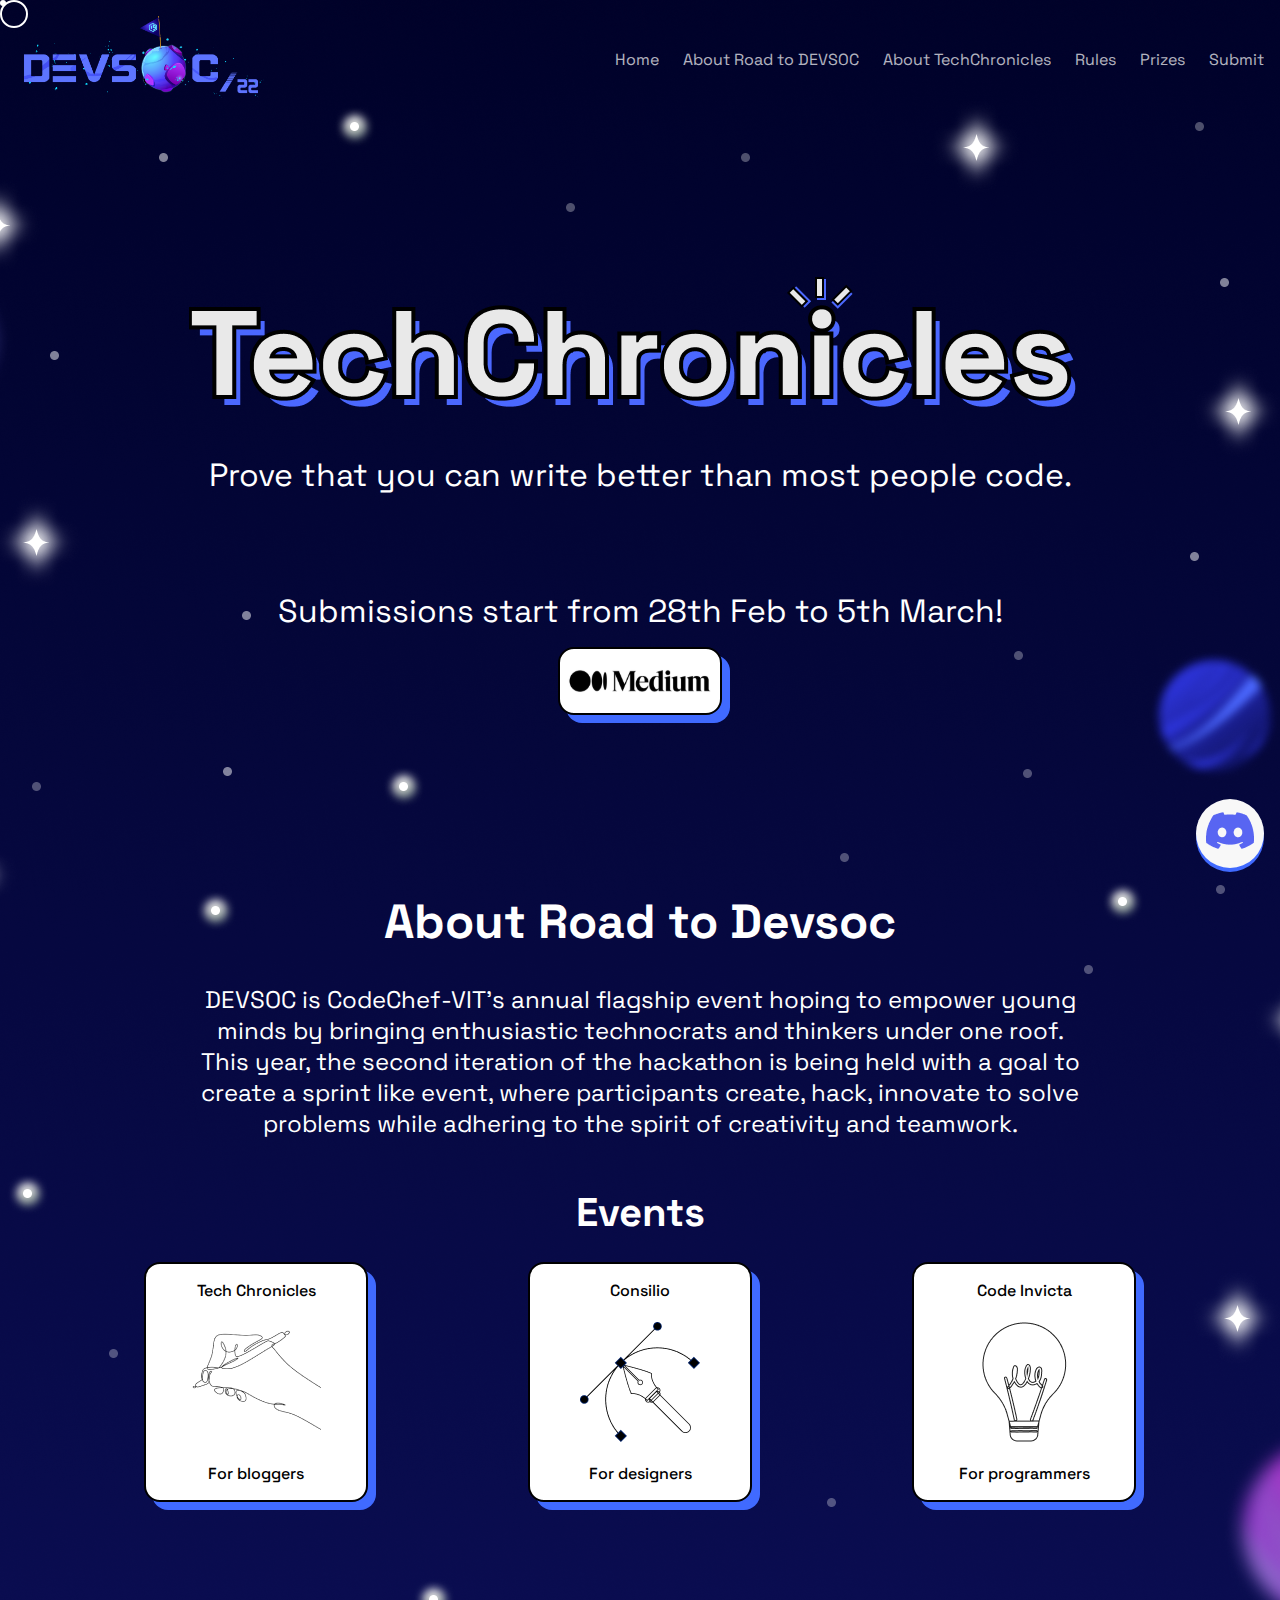
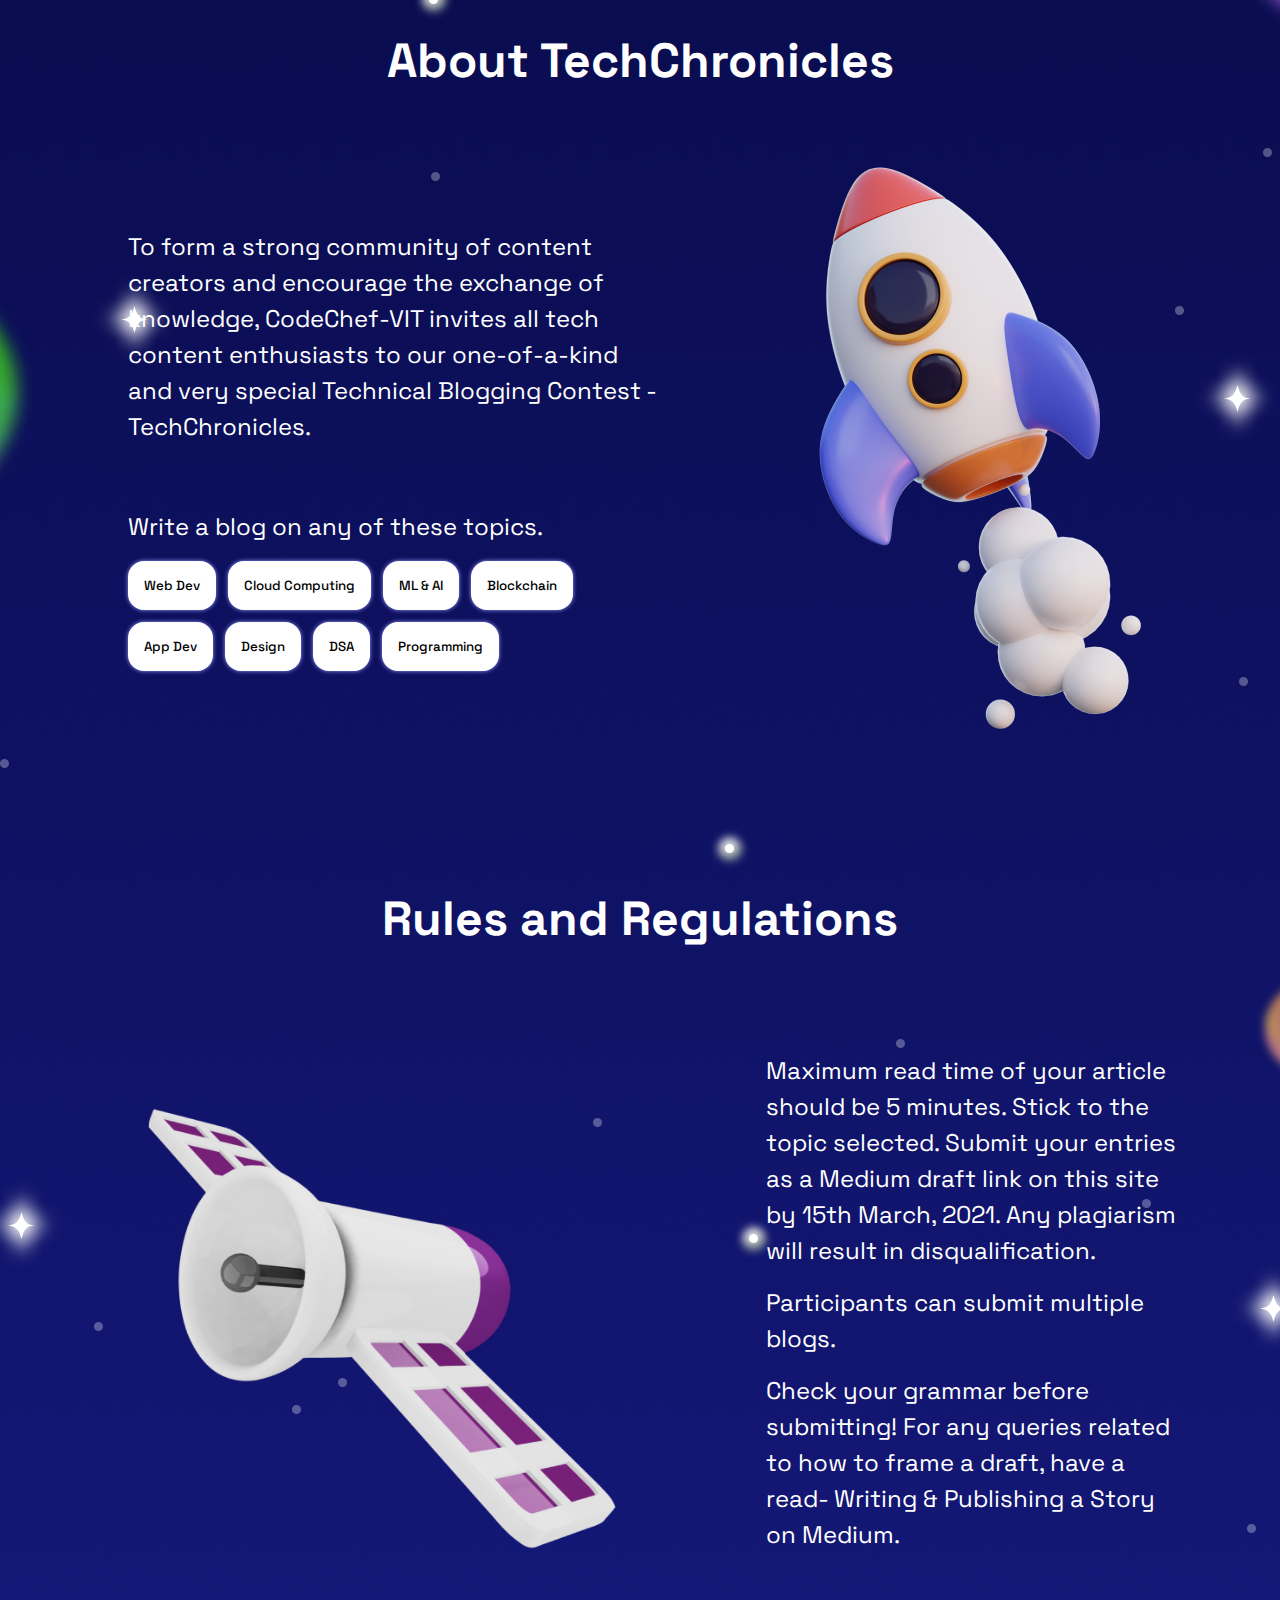
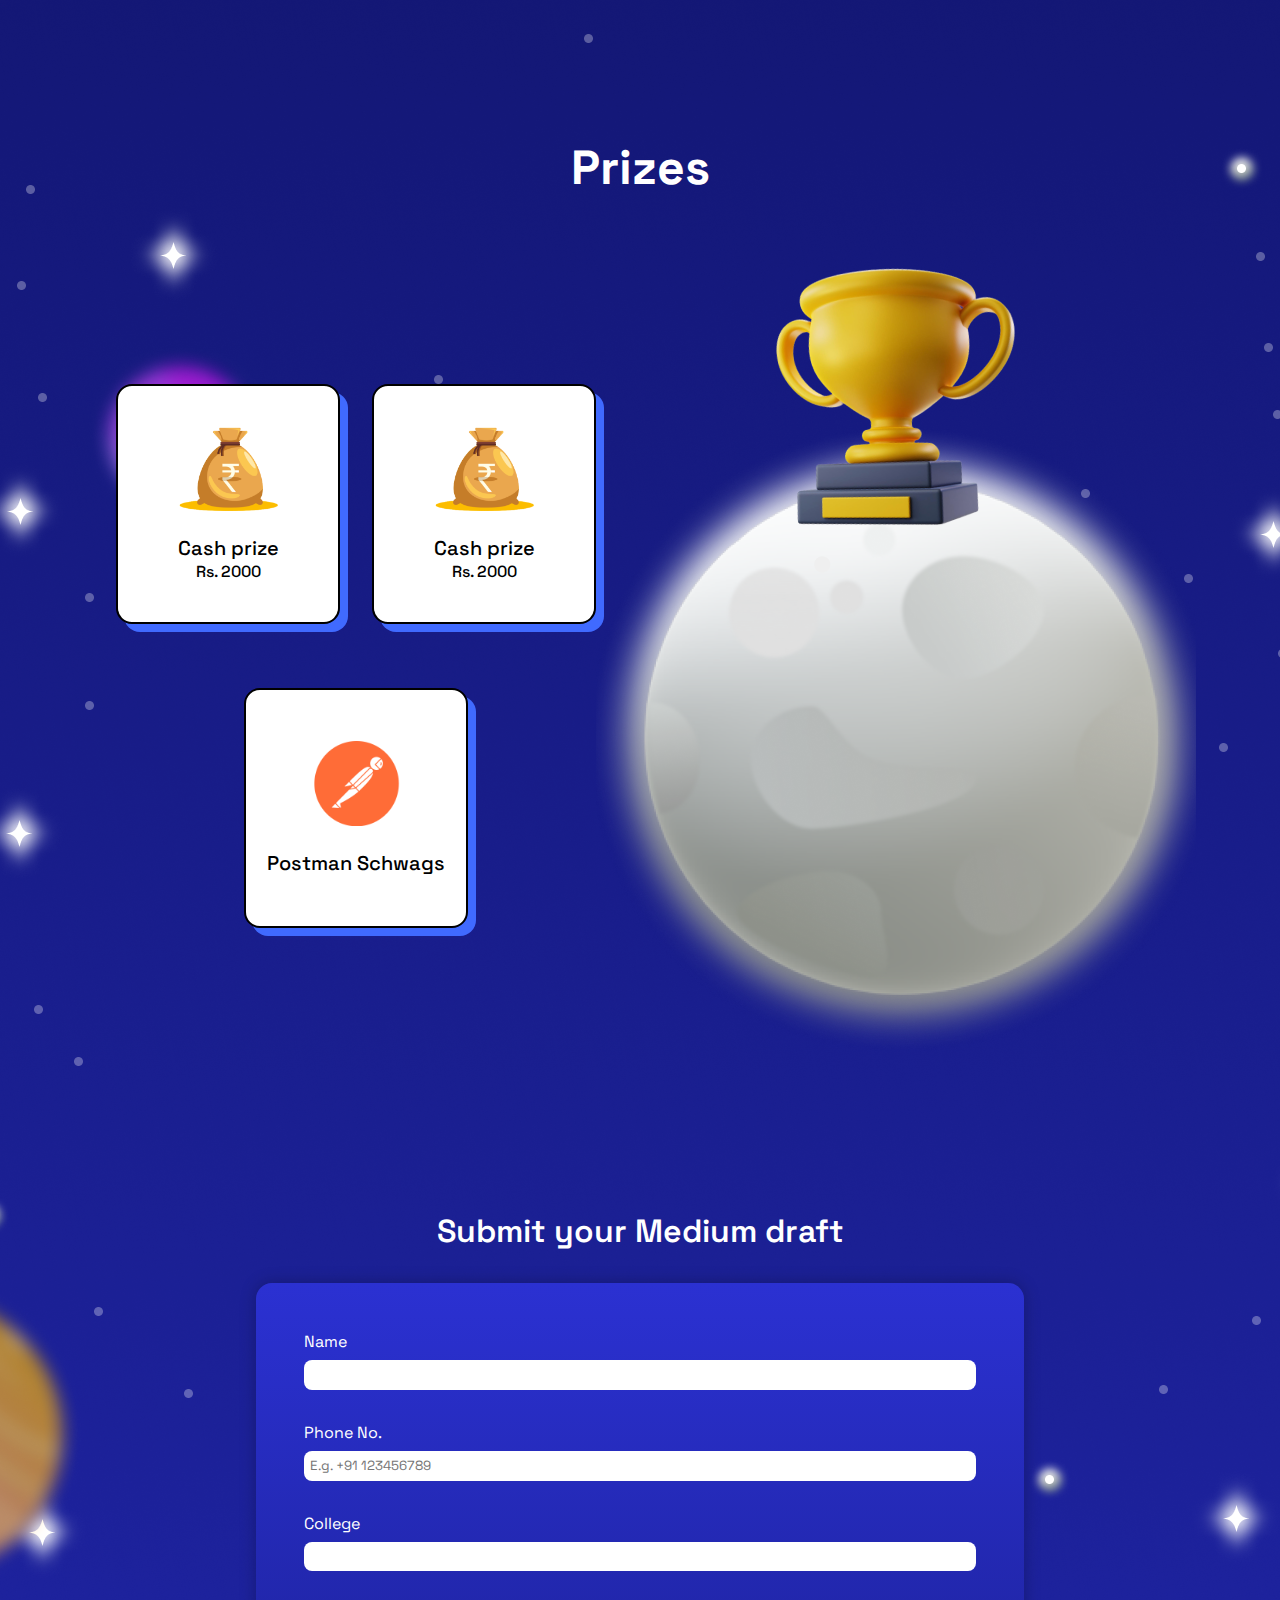
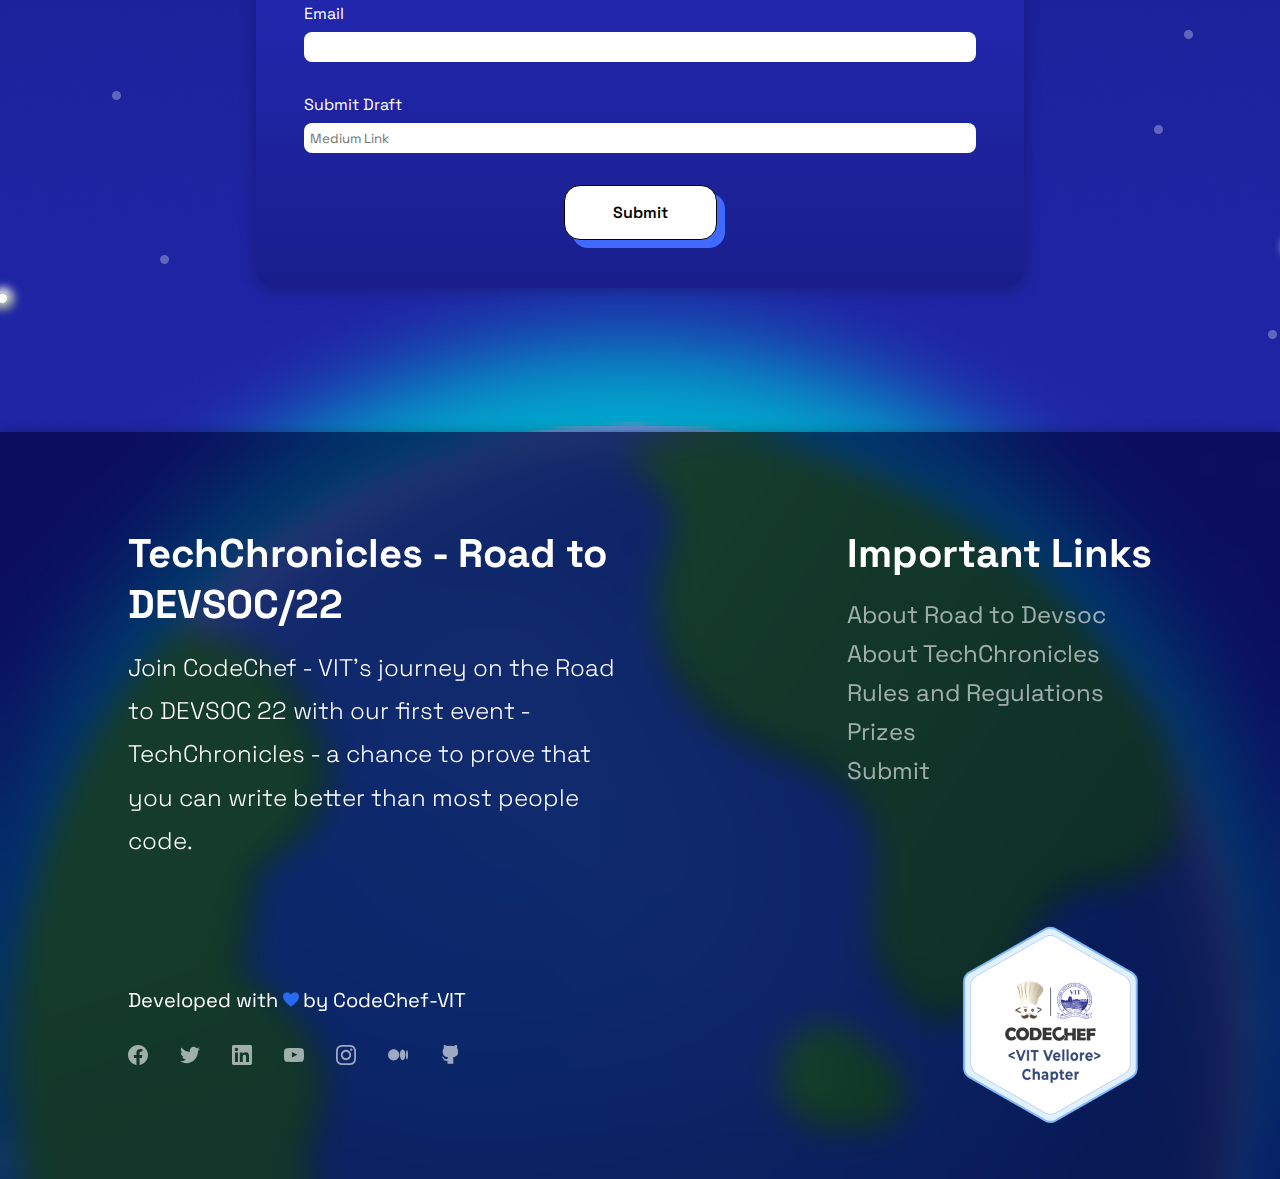
==== commit f5e3cb5c: "Form updated" ====
--- a/index.html
+++ b/index.html
@@ -53,9 +53,12 @@
             <div class="cursor"></div>
             <div class="inner-circle"></div>
         </div>
-        <div class="side-fixed-btn hover-change">
-            <img src="./FrontEnd/Images/discord.png" alt="" />
-        </div>
+        <a href="http://discord.codechefvit.com/" target="_blank">
+            <div class="side-fixed-btn hover-change">
+                <img src="./FrontEnd/Images/discord.png" alt="" />
+            </div>
+        </a>
+
         <div class="main">
             <section id="Hero" class="section">
                 <nav>
@@ -367,29 +370,69 @@
                     </div>
 
                     <div class="submission-form-main-container">
-                        <form method="post" action="">
+                        <form
+                            id="myForm"
+                            name="contactForm"
+                            onsubmit="return formValidation()"
+                        >
                             <div class="submission-form">
                                 <div class="submission-form-field">
-                                    <label for="">Name</label>
-                                    <input class="hover-change" type="text" />
+                                    <label for="name">Name</label>
+                                    <input
+                                        name="name"
+                                        class="hover-change"
+                                        type="text"
+                                        id="name"
+                                        required
+                                    />
                                 </div>
                                 <div class="submission-form-field">
-                                    <label for="">Phone No.</label>
-                                    <input class="hover-change" type="tel" />
+                                    <label for="tel">Phone No.</label>
+                                    <input
+                                        name="phone_number"
+                                        class="hover-change"
+                                        type="tel"
+                                        placeholder="E.g. +91 123456789"
+                                        id="phone_number"
+                                        required
+                                    />
                                 </div>
                                 <div class="submission-form-field">
-                                    <label for="">College</label>
-                                    <input class="hover-change" type="text" />
+                                    <label for="college">College</label>
+                                    <input
+                                        name="college"
+                                        class="hover-change"
+                                        type="text"
+                                        id="college"
+                                        required
+                                    />
                                 </div>
                                 <div class="submission-form-field">
-                                    <label for="">Email</label>
-                                    <input class="hover-change" type="email" />
+                                    <label for="email">Email</label>
+                                    <input
+                                        name="email"
+                                        class="hover-change"
+                                        type="email"
+                                        id="email"
+                                        required
+                                    />
                                 </div>
                                 <div class="submission-form-field">
-                                    <label for="">Submit Draft</label>
-                                    <input class="hover-change" type="text" />
-                                </div>
-                                <button class="submit-btn hover-change">
+                                    <label for="draft">Submit Draft</label>
+                                    <input
+                                        name="draft"
+                                        class="hover-change"
+                                        type="text"
+                                        id="draft"
+                                        placeholder="Medium Link"
+                                        required
+                                    />
+                                </div>
+                                <button
+                                    id="btnSubmit"
+                                    type="submit"
+                                    class="submit-btn hover-change"
+                                >
                                     Submit
                                 </button>
                             </div>
--- a/FrontEnd/LandingPage/css/style.css
+++ b/FrontEnd/LandingPage/css/style.css
@@ -16,6 +16,7 @@
     background: url("/FrontEnd/Images/body-image.png") no-repeat;
     background-position: top center;
     background-attachment: scroll;
+    /* background-size: cover; */
     height: 100%;
     min-width: 100%;
     overflow-x: hidden;
@@ -330,7 +331,6 @@
     background: rgba(0, 2, 55, 0.65);
     box-shadow: 0px 0px 11px 1px rgba(0, 0, 0, 0.25);
     backdrop-filter: blur(15px);
-    margin-top: 16rem;
 }
 section.footer h1 {
     font-size: 2.5em;
--- a/FrontEnd/LandingPage/css/layout.css
+++ b/FrontEnd/LandingPage/css/layout.css
@@ -6,6 +6,13 @@
         /* overflow-x: hidden; */
     }
 }
+
+@media only screen and (min-width: 1300px) {
+    .prizes-div-content-img {
+        gap: 8rem;
+    }
+}
+
 @media only screen and (max-width: 1160px) {
     .about-tech-chronicles-div-content-img {
         padding: 0 0 0 4rem;
@@ -189,6 +196,15 @@
     .moon-image {
         width: 60%;
     }
+    section.footer {
+        margin-top: 3rem;
+    }
+
+    .main {
+        display: flex;
+        flex-direction: column;
+        gap: 5rem;
+    }
 
     .footerDiv {
         padding: 2rem 0rem 1rem 2rem;
@@ -333,3 +349,10 @@
         transform: translateY(-8px);
     }
 }
+
+@media only screen and (min-width: 1024px) and (max-height: 600px) {
+    .hero-div-main {
+        padding: 1rem 0 3rem 0;
+        gap: 6rem;
+    }
+} ;
--- a/FrontEnd/LandingPage/css/submission.css
+++ b/FrontEnd/LandingPage/css/submission.css
@@ -51,6 +51,7 @@
 
 .submit-btn {
     width: fit-content;
+    text-align: center;
     align-self: center;
     background-color: white;
     color: black;
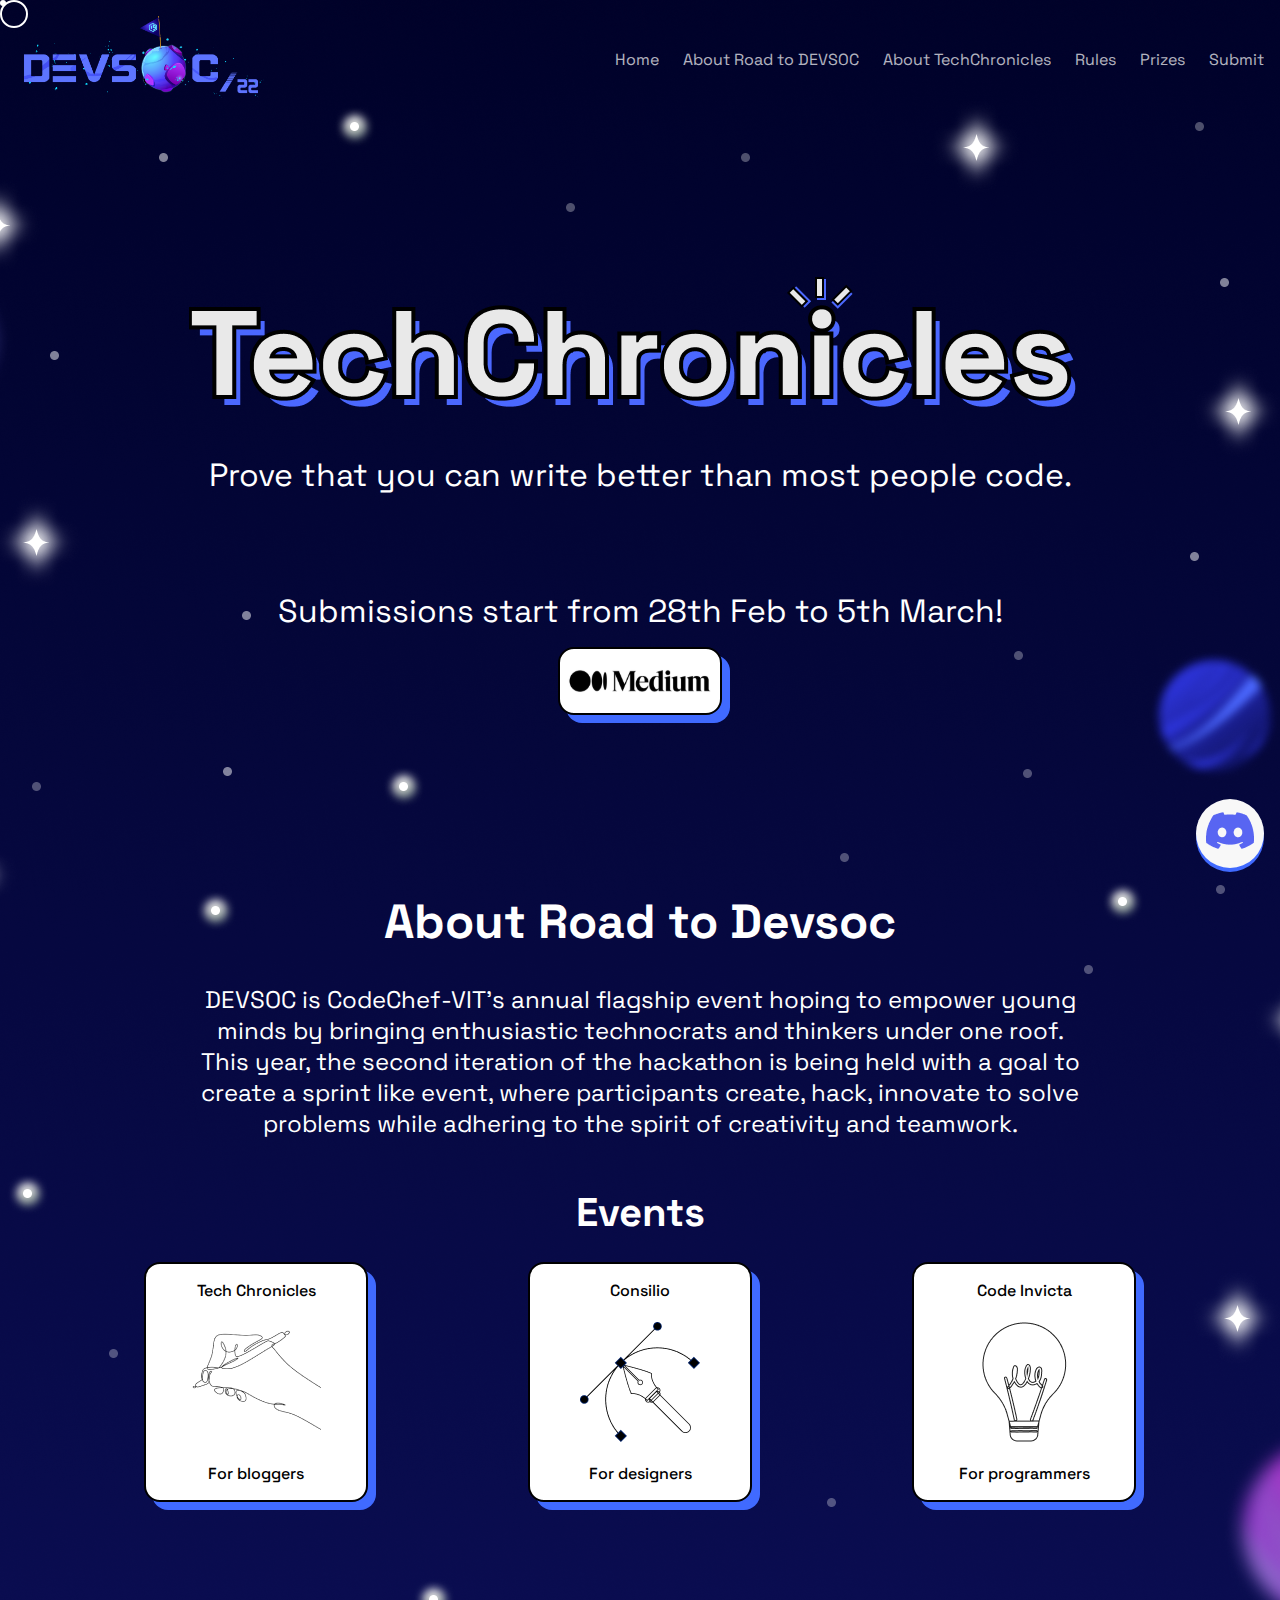
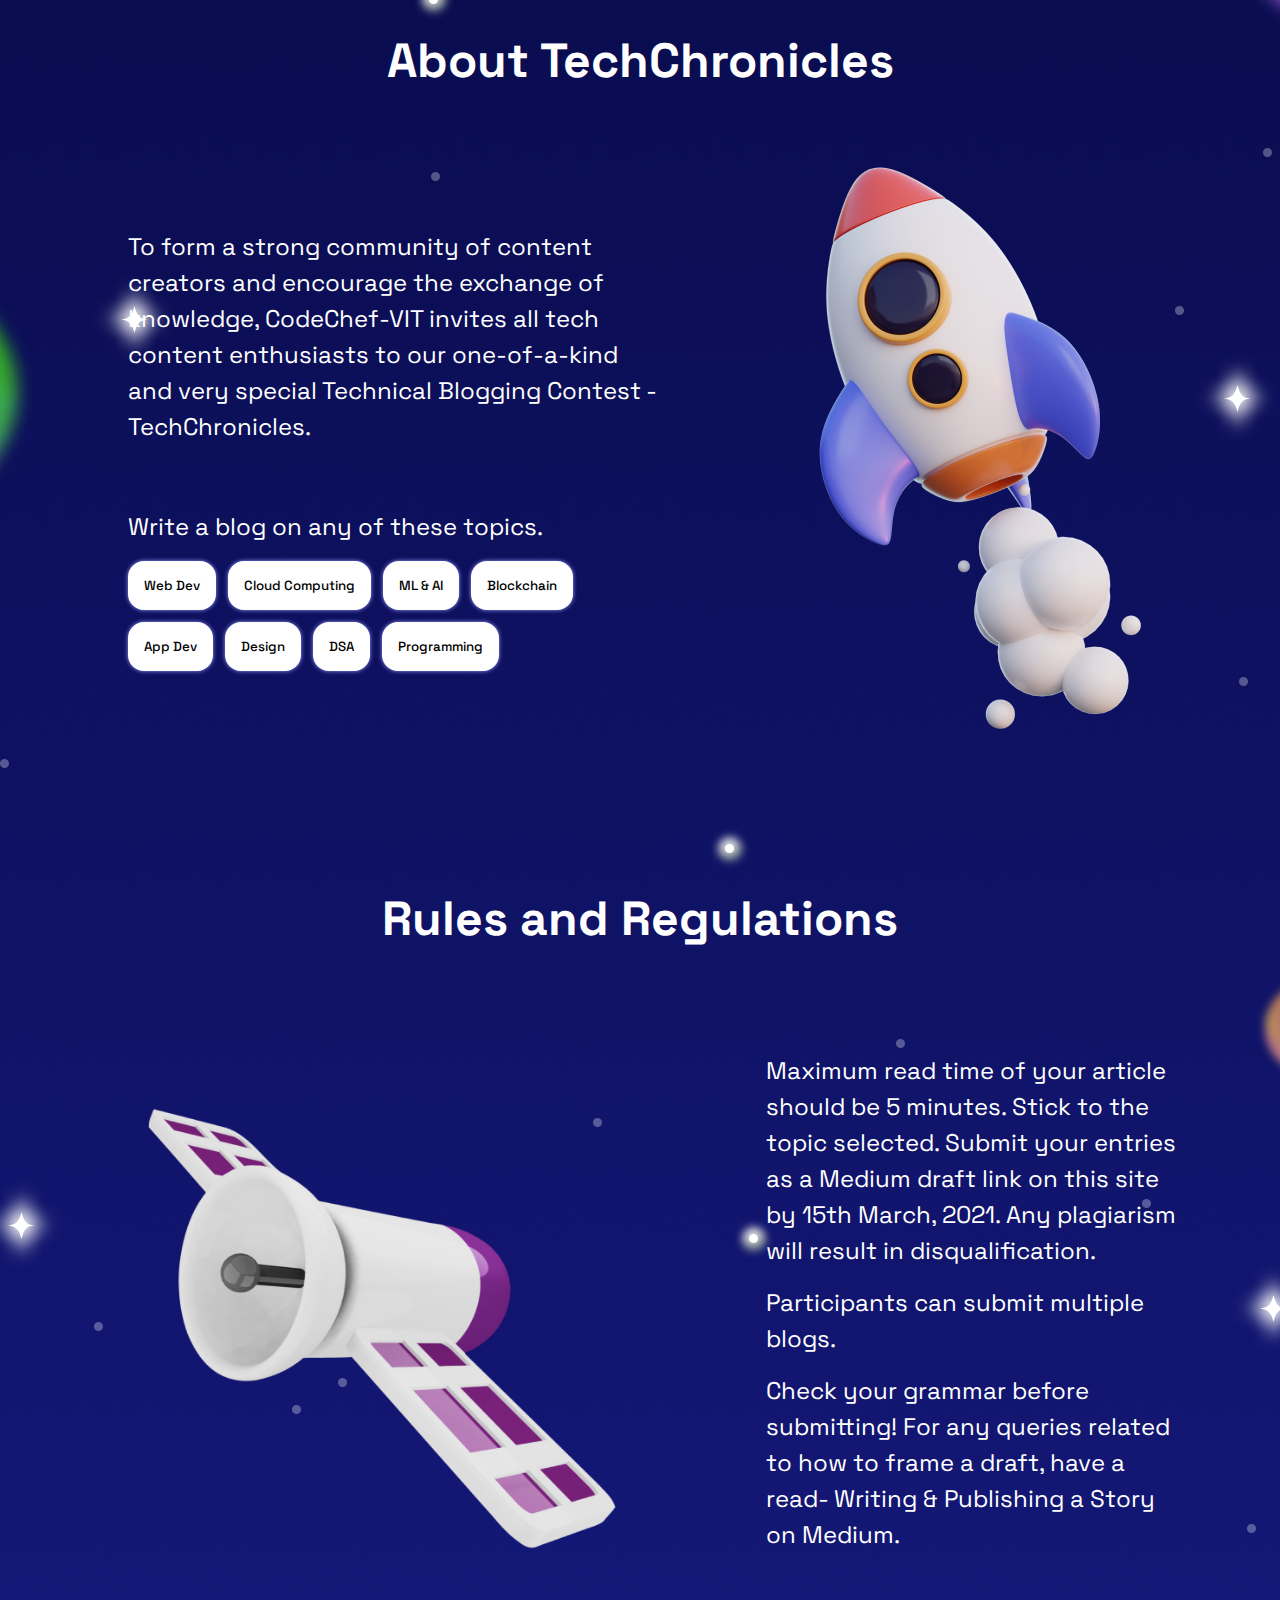
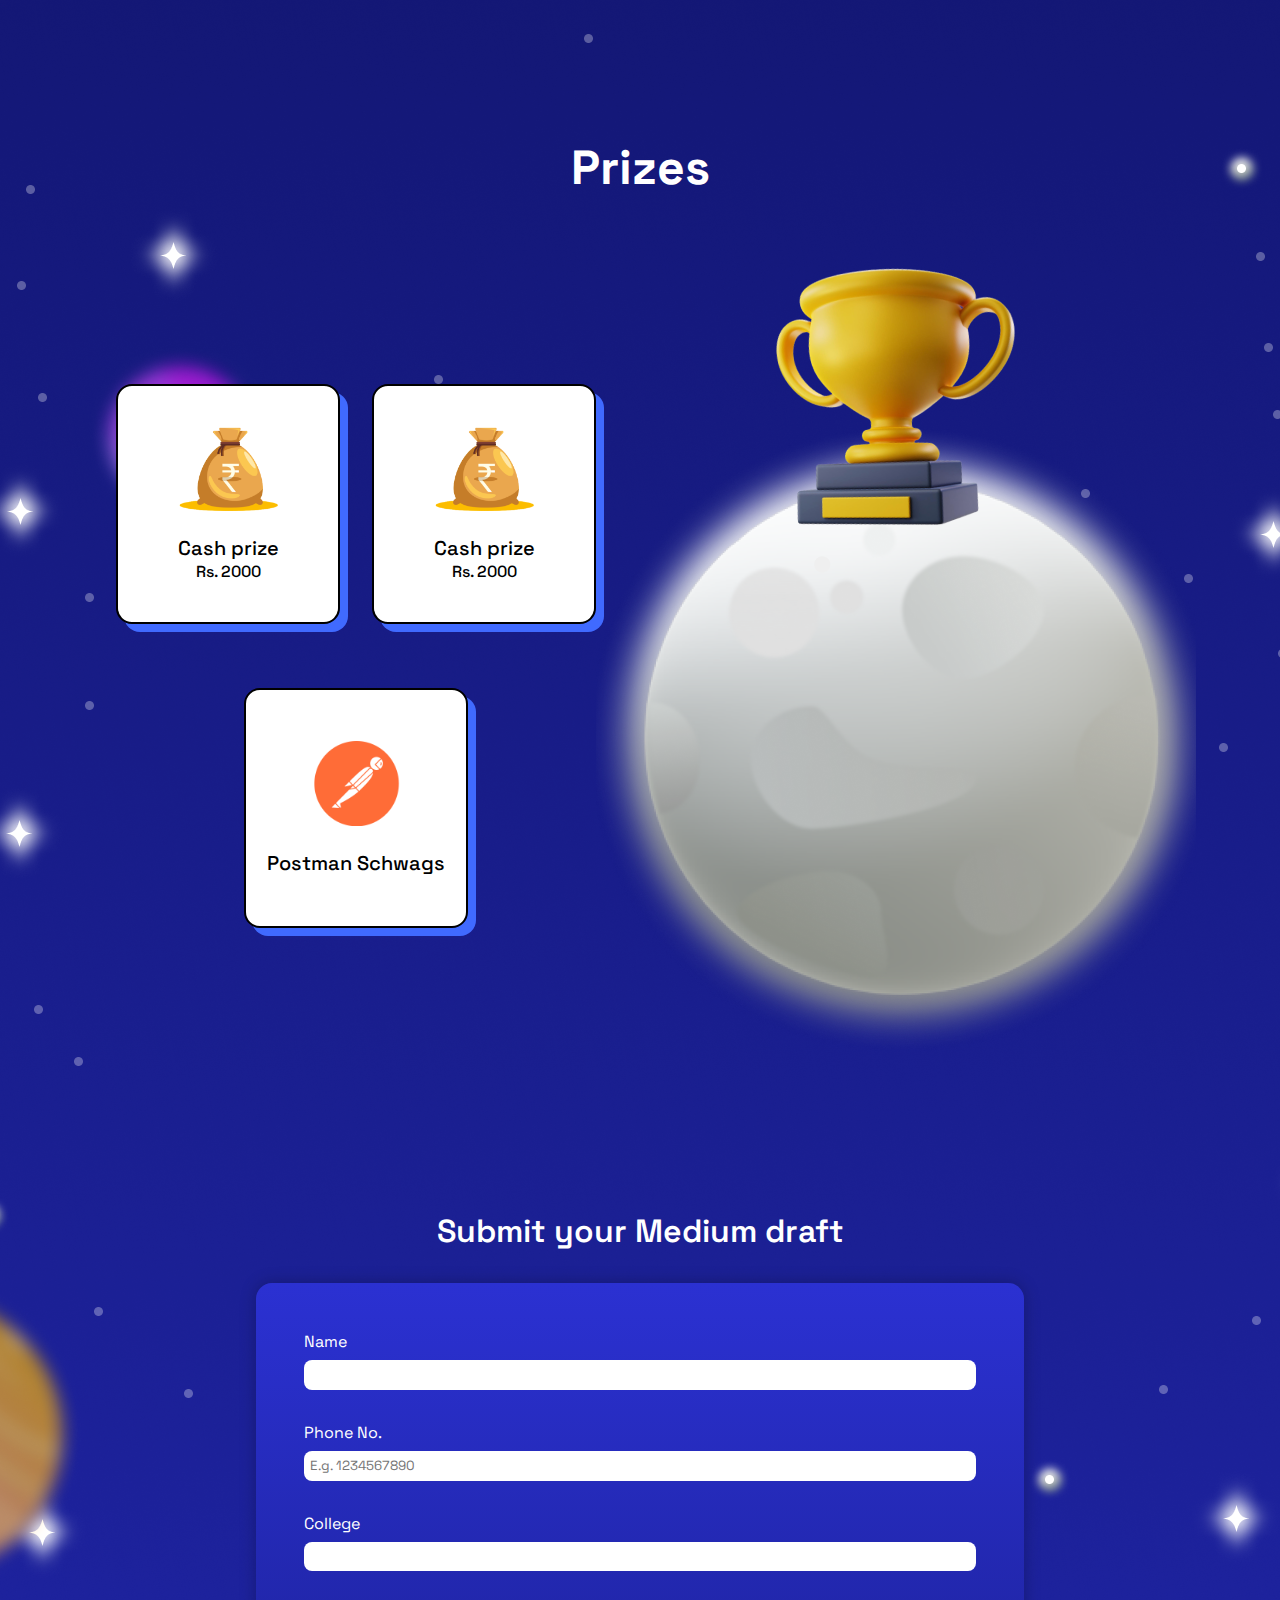
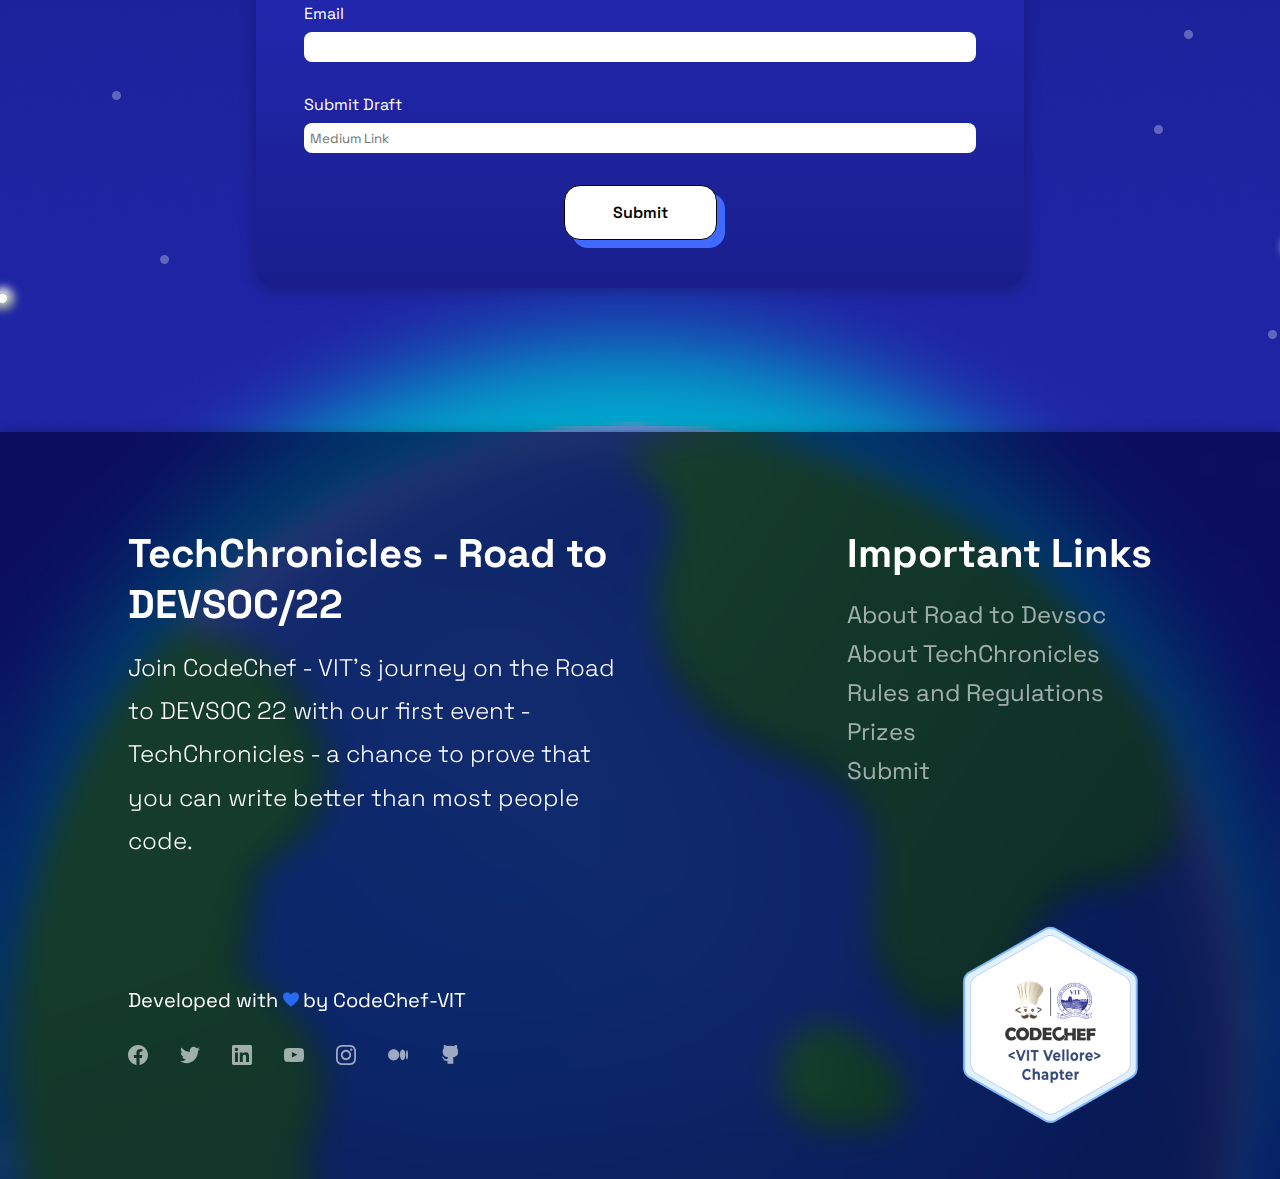
==== commit e2291bec: "bugs resolved" ====
--- a/index.html
+++ b/index.html
@@ -392,7 +392,7 @@
                                         name="phone_number"
                                         class="hover-change"
                                         type="tel"
-                                        placeholder="E.g. +91 123456789"
+                                        placeholder="E.g. 1234567890"
                                         id="phone_number"
                                         required
                                     />
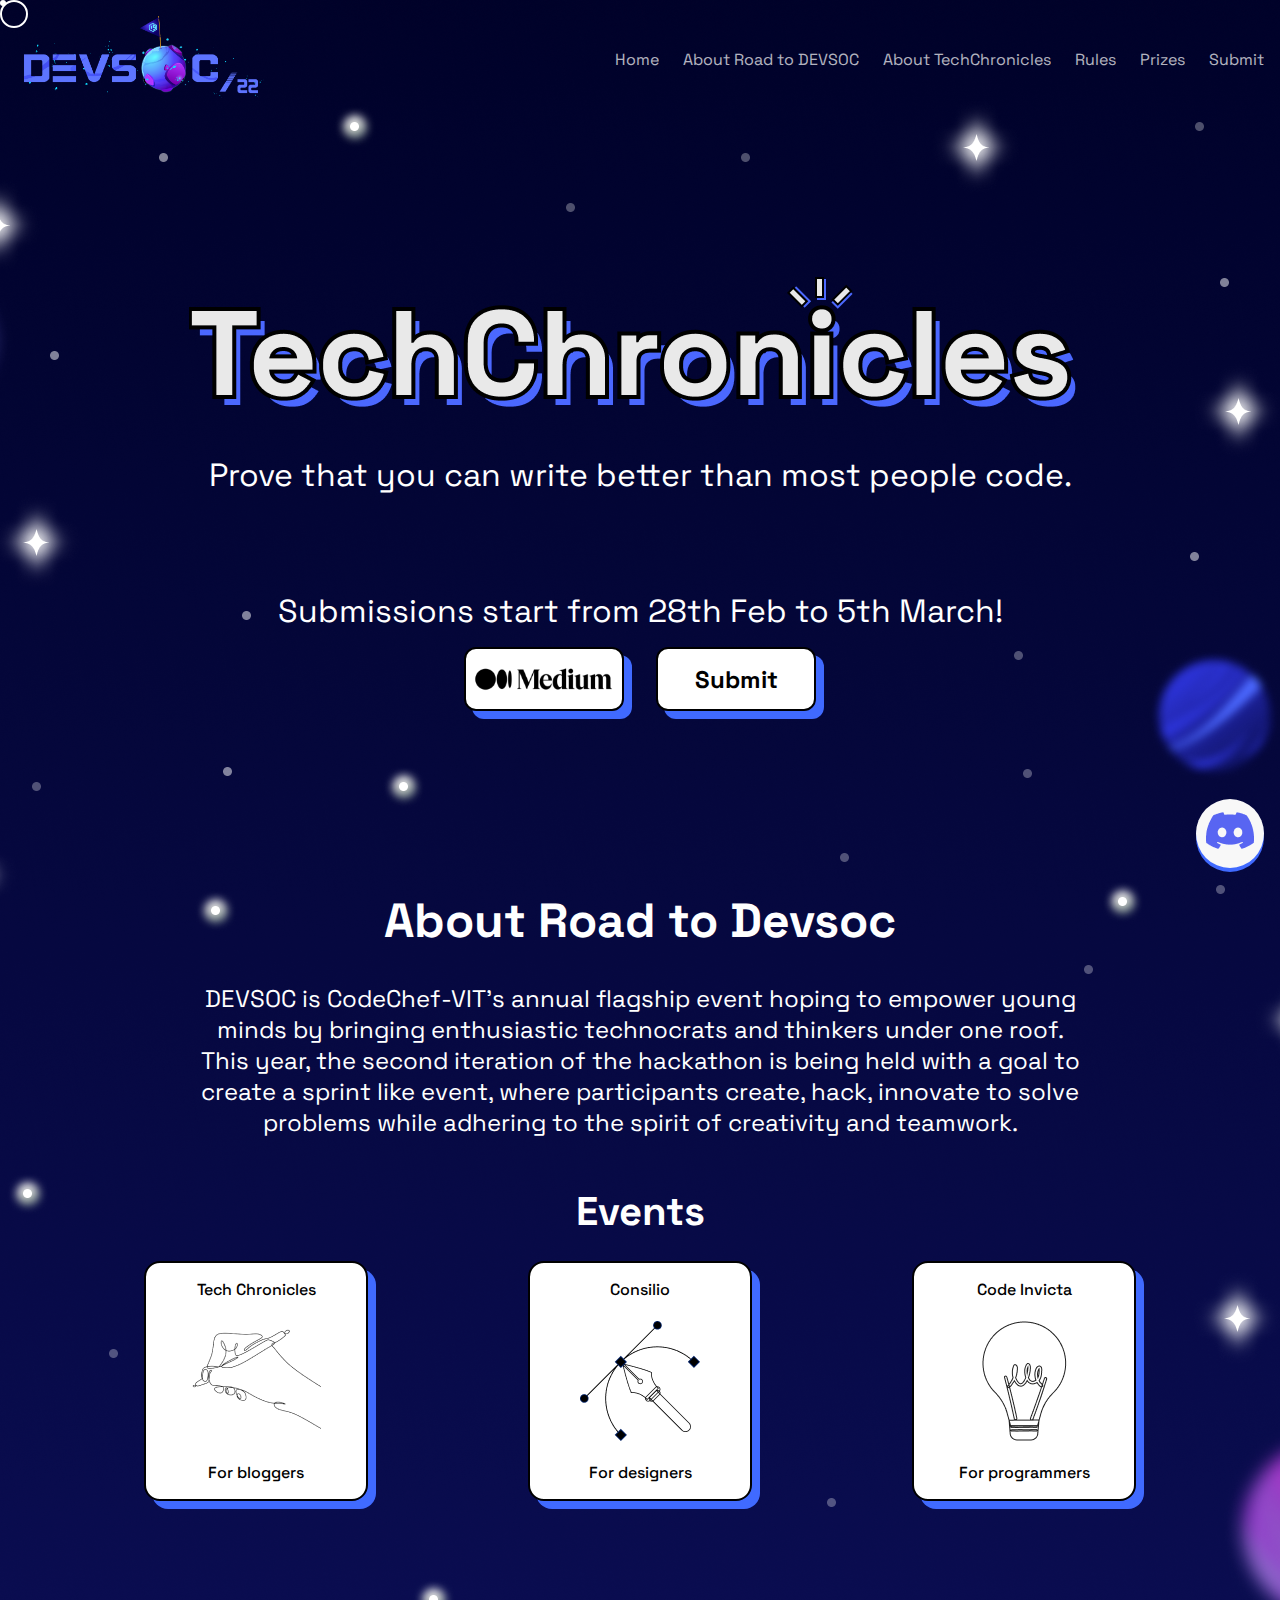
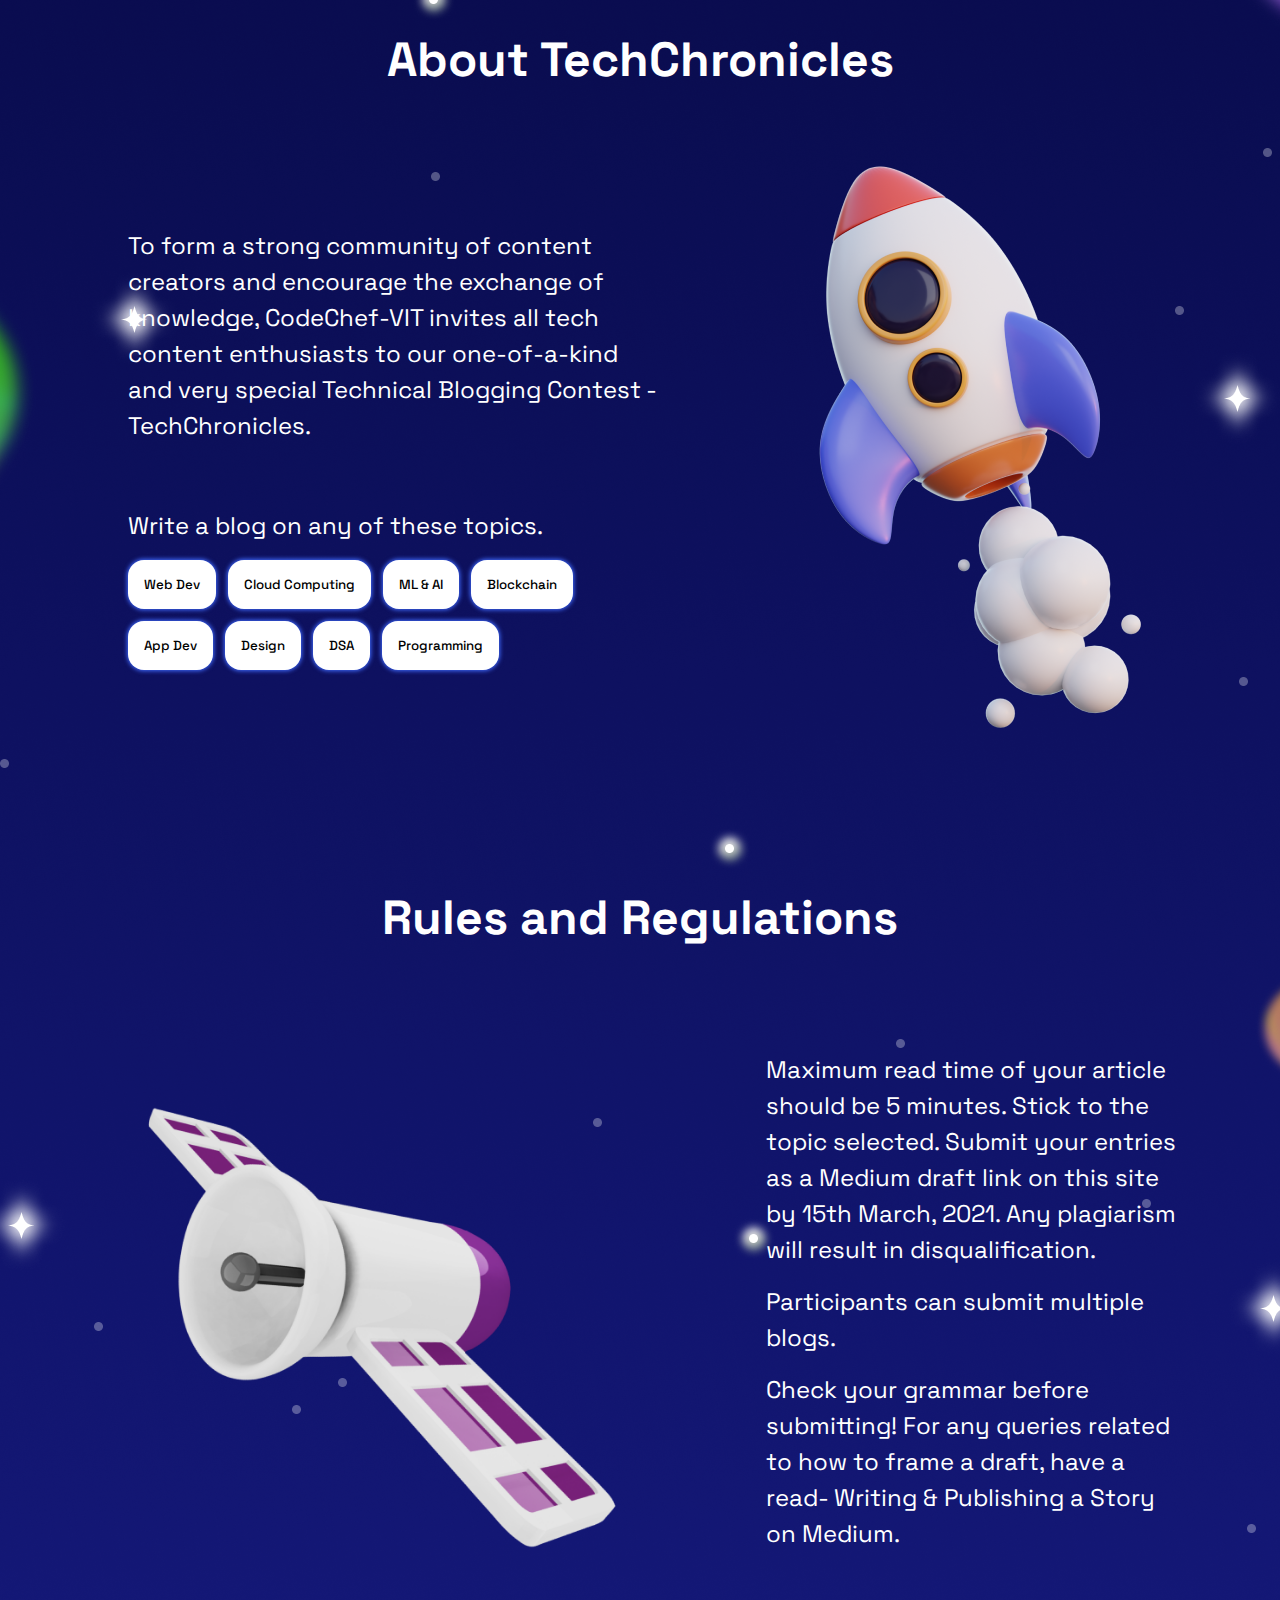
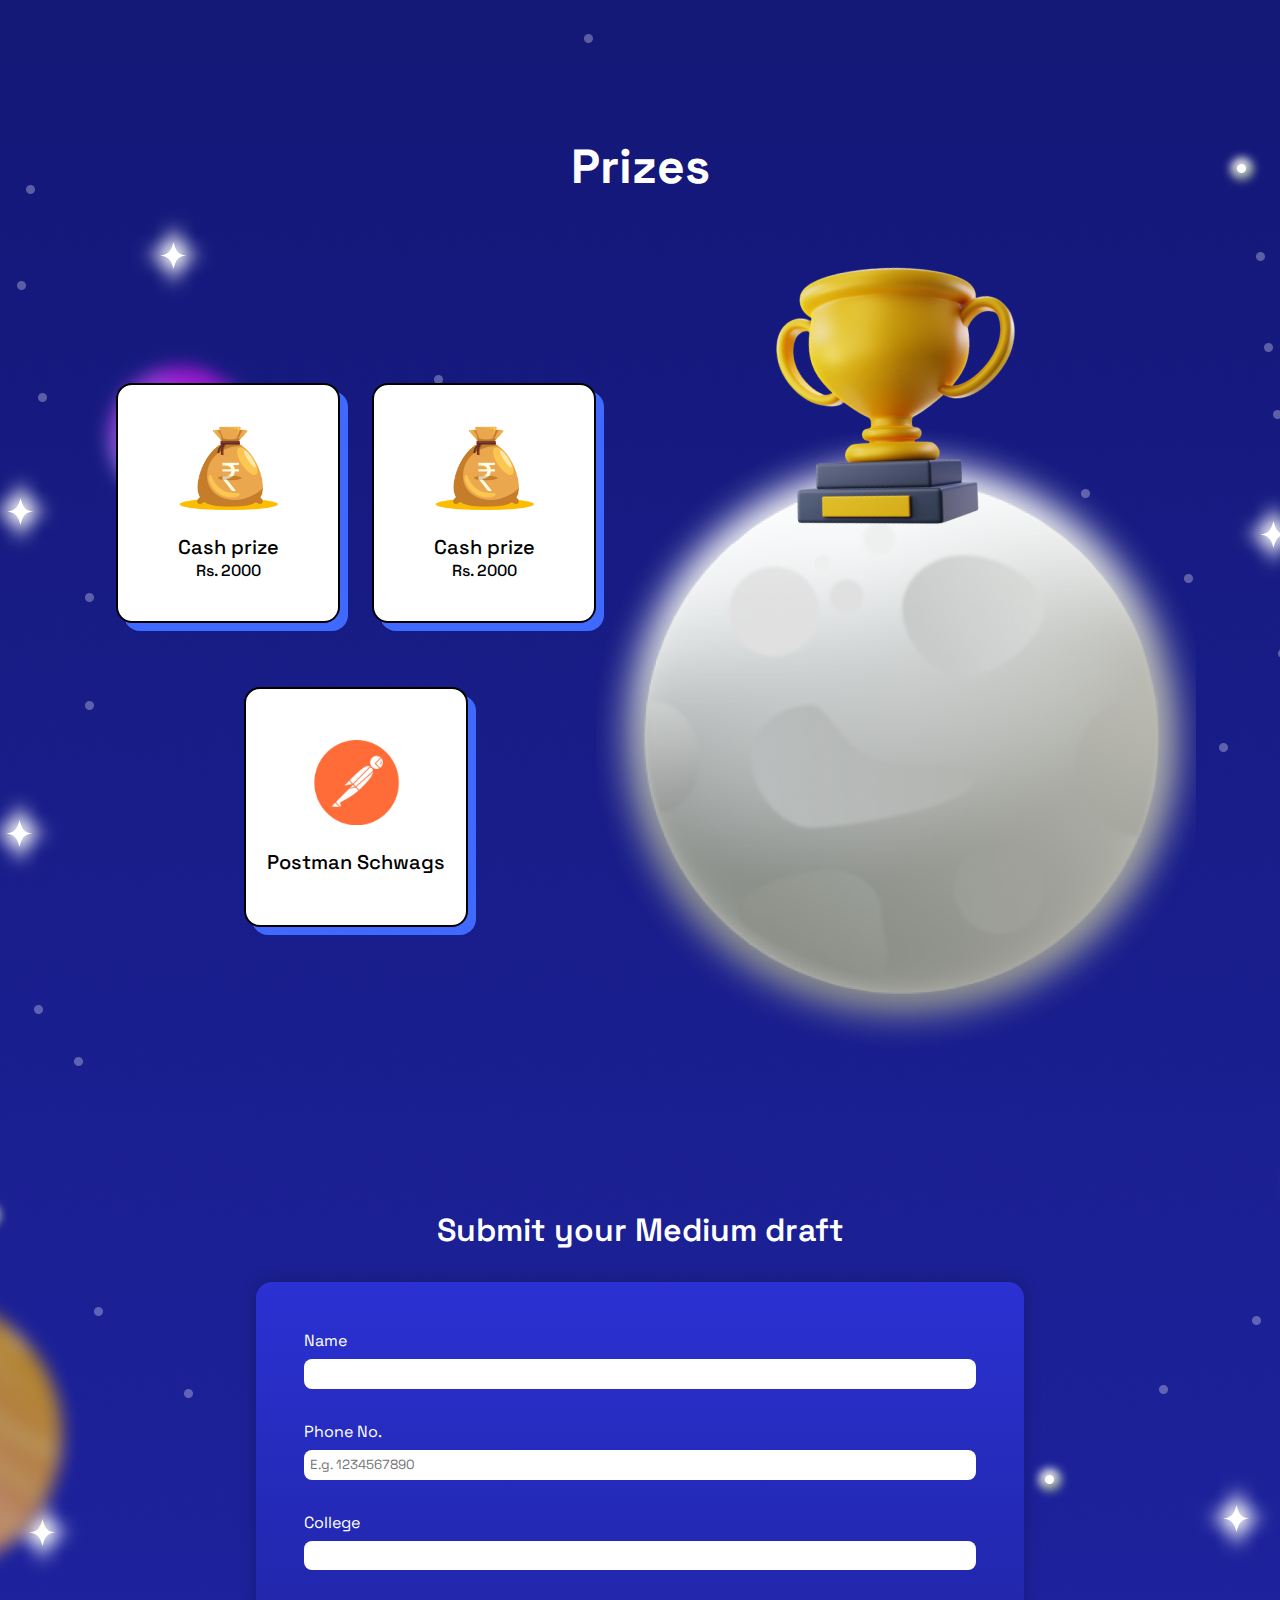
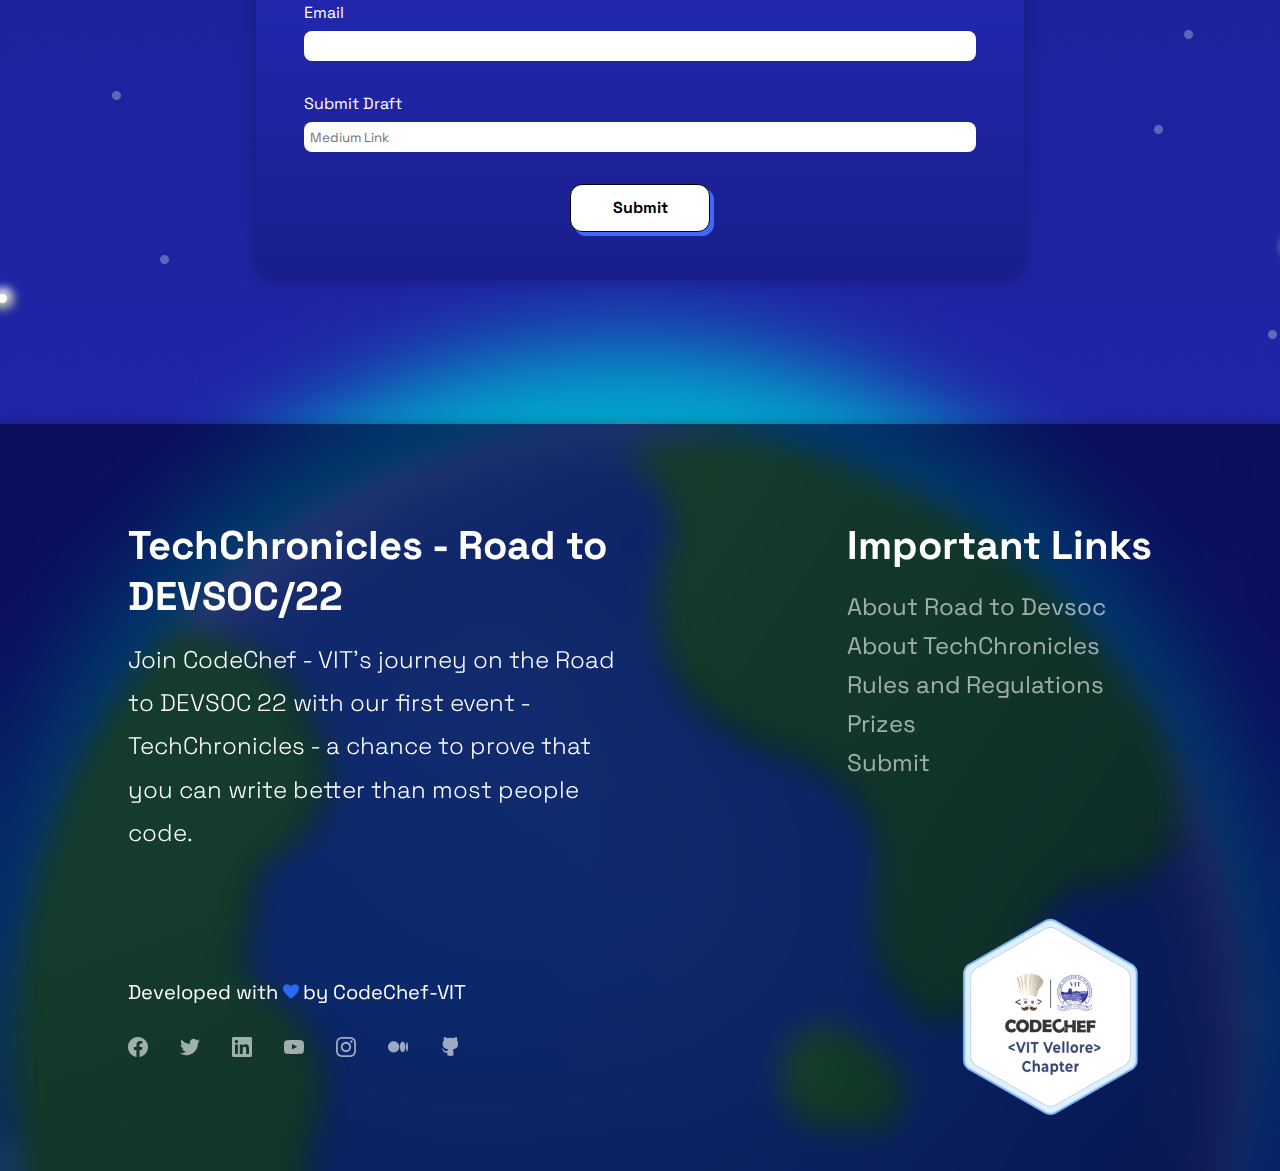
==== commit 5867fa1f: "Modal added" ====
--- a/index.html
+++ b/index.html
@@ -60,6 +60,7 @@
         </a>
 
         <div class="main">
+            <div class="black-bg"></div>
             <section id="Hero" class="section">
                 <nav>
                     <div class="nav-div">
@@ -192,9 +193,21 @@
                         <span
                             >Submissions start from 28th Feb to 5th March!</span
                         >
-                        <a href="#Submit">
-                            <button class="hover-change medium-btn"></button>
-                        </a>
+                        <div class="button-container">
+                            <a
+                                href="https://medium.com/@codechefvit"
+                                target="_blank"
+                            >
+                                <button
+                                    class="hover-change medium-btn"
+                                ></button>
+                            </a>
+                            <a href="#Submit">
+                                <button class="hover-change title-submit-btn">
+                                    Submit
+                                </button>
+                            </a>
+                        </div>
                     </div>
                 </div>
             </section>
@@ -326,7 +339,7 @@
                     <div class="prizes-div-content-img">
                         <div class="prizes-main-container">
                             <div class="prizes-top-container">
-                                <div class="prizes-content">
+                                <div class="prizes-content hover-change">
                                     <h1>Rs. 2000</h1>
                                     <span>Cash prize</span>
                                     <img
@@ -335,7 +348,7 @@
                                         width="45%"
                                     />
                                 </div>
-                                <div class="prizes-content">
+                                <div class="prizes-content hover-change">
                                     <h1>Rs. 2000</h1>
                                     <span>Cash prize</span>
                                     <img
@@ -345,7 +358,7 @@
                                     />
                                 </div>
                             </div>
-                            <div class="prizes-content">
+                            <div class="prizes-content hover-change">
                                 <span>Postman Schwags</span>
                                 <img
                                     src="./FrontEnd/Images/postman-logo.png"
@@ -438,6 +451,10 @@
                             </div>
                         </form>
                     </div>
+                    <div id="modal">
+                        <p class="modal_text"></p>
+                        <button class="modal__button hover-change">Okay</button>
+                    </div>
                 </div>
             </section>
 
--- a/FrontEnd/LandingPage/css/style.css
+++ b/FrontEnd/LandingPage/css/style.css
@@ -21,10 +21,12 @@
     min-width: 100%;
     overflow-x: hidden;
 }
+
 .main {
     display: flex;
     flex-direction: column;
     gap: 8rem;
+    position: relative;
 }
 ::-webkit-scrollbar {
     width: 11px;
@@ -107,14 +109,37 @@
     text-align: center;
 }
 
+.button-container {
+    display: flex;
+    gap: 2rem;
+}
+
 .medium-btn {
-    background: url("/FrontEnd/Images/medium.svg");
+    background: url("/FrontEnd/Images/medium.png");
     background-size: contain;
     background-position: center;
     background-repeat: no-repeat;
     background-color: white;
-    border-radius: 16px;
-    padding: 2rem 5rem;
+    border-radius: 12px;
+    width: 160px;
+    height: 64px;
+    outline: 0;
+    border: 2px solid black;
+    box-shadow: 8px 8px rgba(64, 106, 255, 1);
+    transition: all 300ms ease;
+}
+
+.title-submit-btn {
+    display: flex;
+    align-items: center;
+    justify-content: center;
+    background-color: white;
+    border-radius: 12px;
+    color: black;
+    font-size: 1.5em;
+    font-weight: 800;
+    width: 160px;
+    height: 64px;
     outline: 0;
     border: 2px solid black;
     box-shadow: 8px 8px rgba(64, 106, 255, 1);
@@ -223,7 +248,7 @@
     background-color: white;
     border-radius: 16px;
     font-weight: 500;
-    box-shadow: 0px 0px 4px #979bff;
+    box-shadow: 0px 0px 4px 1px rgba(64, 106, 255, 1);
     border: 0;
     outline: 0;
 }
--- a/FrontEnd/LandingPage/css/layout.css
+++ b/FrontEnd/LandingPage/css/layout.css
@@ -189,10 +189,21 @@
         text-align: center;
     }
 
-    .medium-btn {
-        padding: 1.5rem 4.5rem;
+    .medium-btn,
+    .title-submit-btn {
+        width: 130px;
+        height: 48px;
         box-shadow: 4px 4px rgba(64, 106, 255, 1);
     }
+    .title-submit-btn {
+        font-size: 1.25em;
+    }
+
+    .submit-btn {
+        width: 130px;
+        height: 48px;
+    }
+
     .moon-image {
         width: 60%;
     }
@@ -327,6 +338,15 @@
 }
 
 @media only screen and (max-width: 350px) {
+    .button-container {
+        display: flex;
+        gap: 1rem;
+    }
+
+    .title-submit-btn {
+        font-size: 1.25em;
+    }
+
     .submit-div-main-content {
         padding: 1.5rem 1rem 1.5rem 1rem;
     }
--- a/FrontEnd/LandingPage/css/submission.css
+++ b/FrontEnd/LandingPage/css/submission.css
@@ -1,11 +1,56 @@
 .submission-main-container {
     display: flex;
-
+    position: relative;
     justify-content: center;
     flex-direction: column;
     align-items: center;
     padding: 1rem;
     gap: 2rem;
+}
+
+#modal {
+    background: linear-gradient(180deg, #2b31d2 0%, #191e8c 100%);
+    border-radius: 8px;
+    position: absolute;
+    flex-direction: column;
+    align-items: center;
+    justify-content: center;
+    gap: 2rem;
+    display: none;
+    /* border: 2px solid red; */
+    width: 400px;
+    height: 160px;
+    z-index: 3;
+}
+
+.modal_text {
+    font-size: 1.25em;
+    font-weight: 700;
+    text-align: center;
+    padding: 0 2rem;
+}
+
+.modal__button {
+    width: 80px;
+    height: 40px;
+    /* position: absolute; */
+    border-radius: 8px;
+    outline: 0;
+    border: 0;
+    align-self: center;
+    background: white;
+    color: black;
+    font-weight: 700;
+    box-shadow: 4px 4px 0px #4b68ff;
+}
+
+.black-bg {
+    position: absolute;
+    background: rgba(0, 0, 0, 0.55);
+    width: 100vw;
+    height: 100%;
+    z-index: 2;
+    display: none;
 }
 
 .submission-main-container-title {
@@ -56,12 +101,13 @@
     background-color: white;
     color: black;
     font-size: 1em;
-    font-weight: 600;
-    border-radius: 16px;
-    padding: 1rem 3rem;
+    font-weight: 800;
+    border-radius: 12px;
+    width: 140px;
+    height: 48px;
     outline: 0;
     border: 1px solid black;
-    box-shadow: 8px 8px rgba(64, 106, 255, 1);
+    box-shadow: 4px 4px rgba(64, 106, 255, 1);
     transition: all 400ms ease;
 }
 
@@ -80,6 +126,21 @@
     }
 }
 
+@media only screen and (max-width: 500px) {
+    #modal {
+        width: 300px;
+        height: 160px;
+        z-index: 3;
+    }
+}
+@media only screen and (max-width: 350px) {
+    #modal {
+        width: 270px;
+        height: 160px;
+        z-index: 3;
+    }
+}
+
 @media only screen and (max-width: 450px) {
     .submission-main-container-title > span {
         font-size: 1.5em;
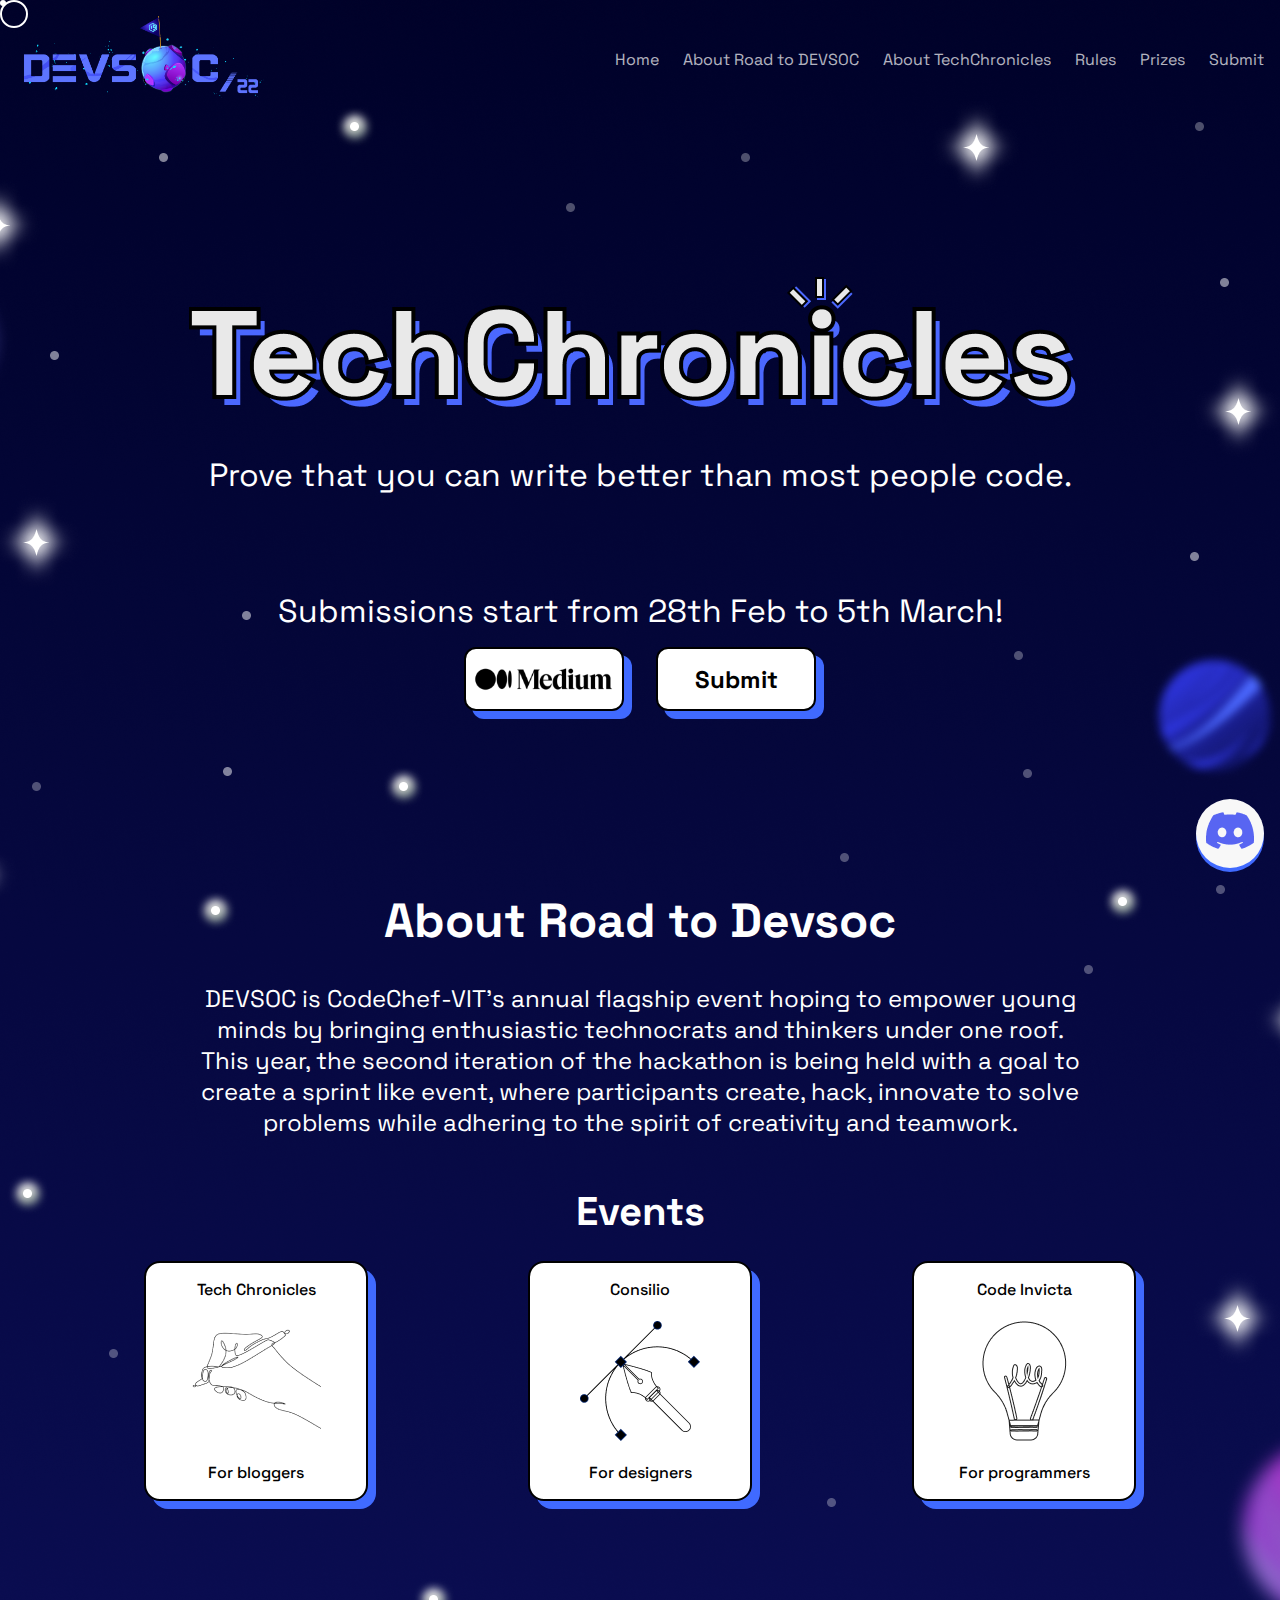
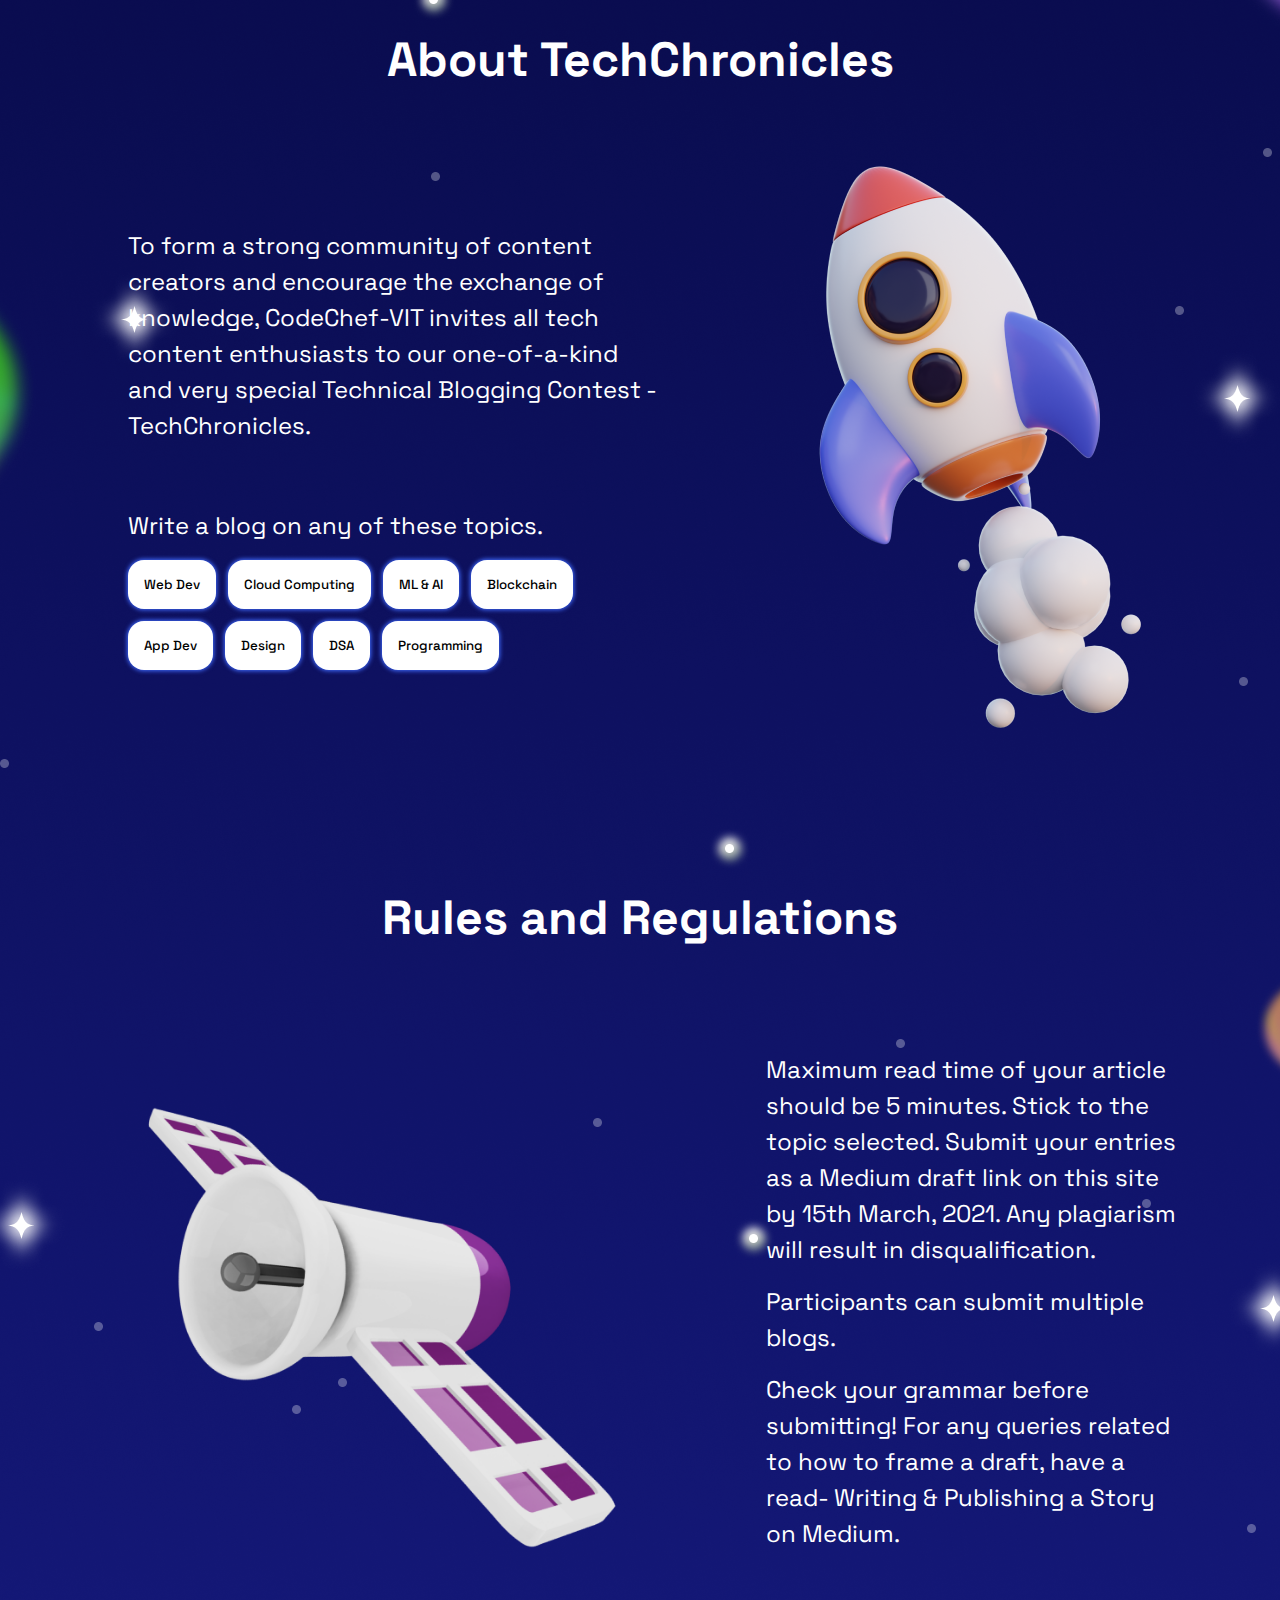
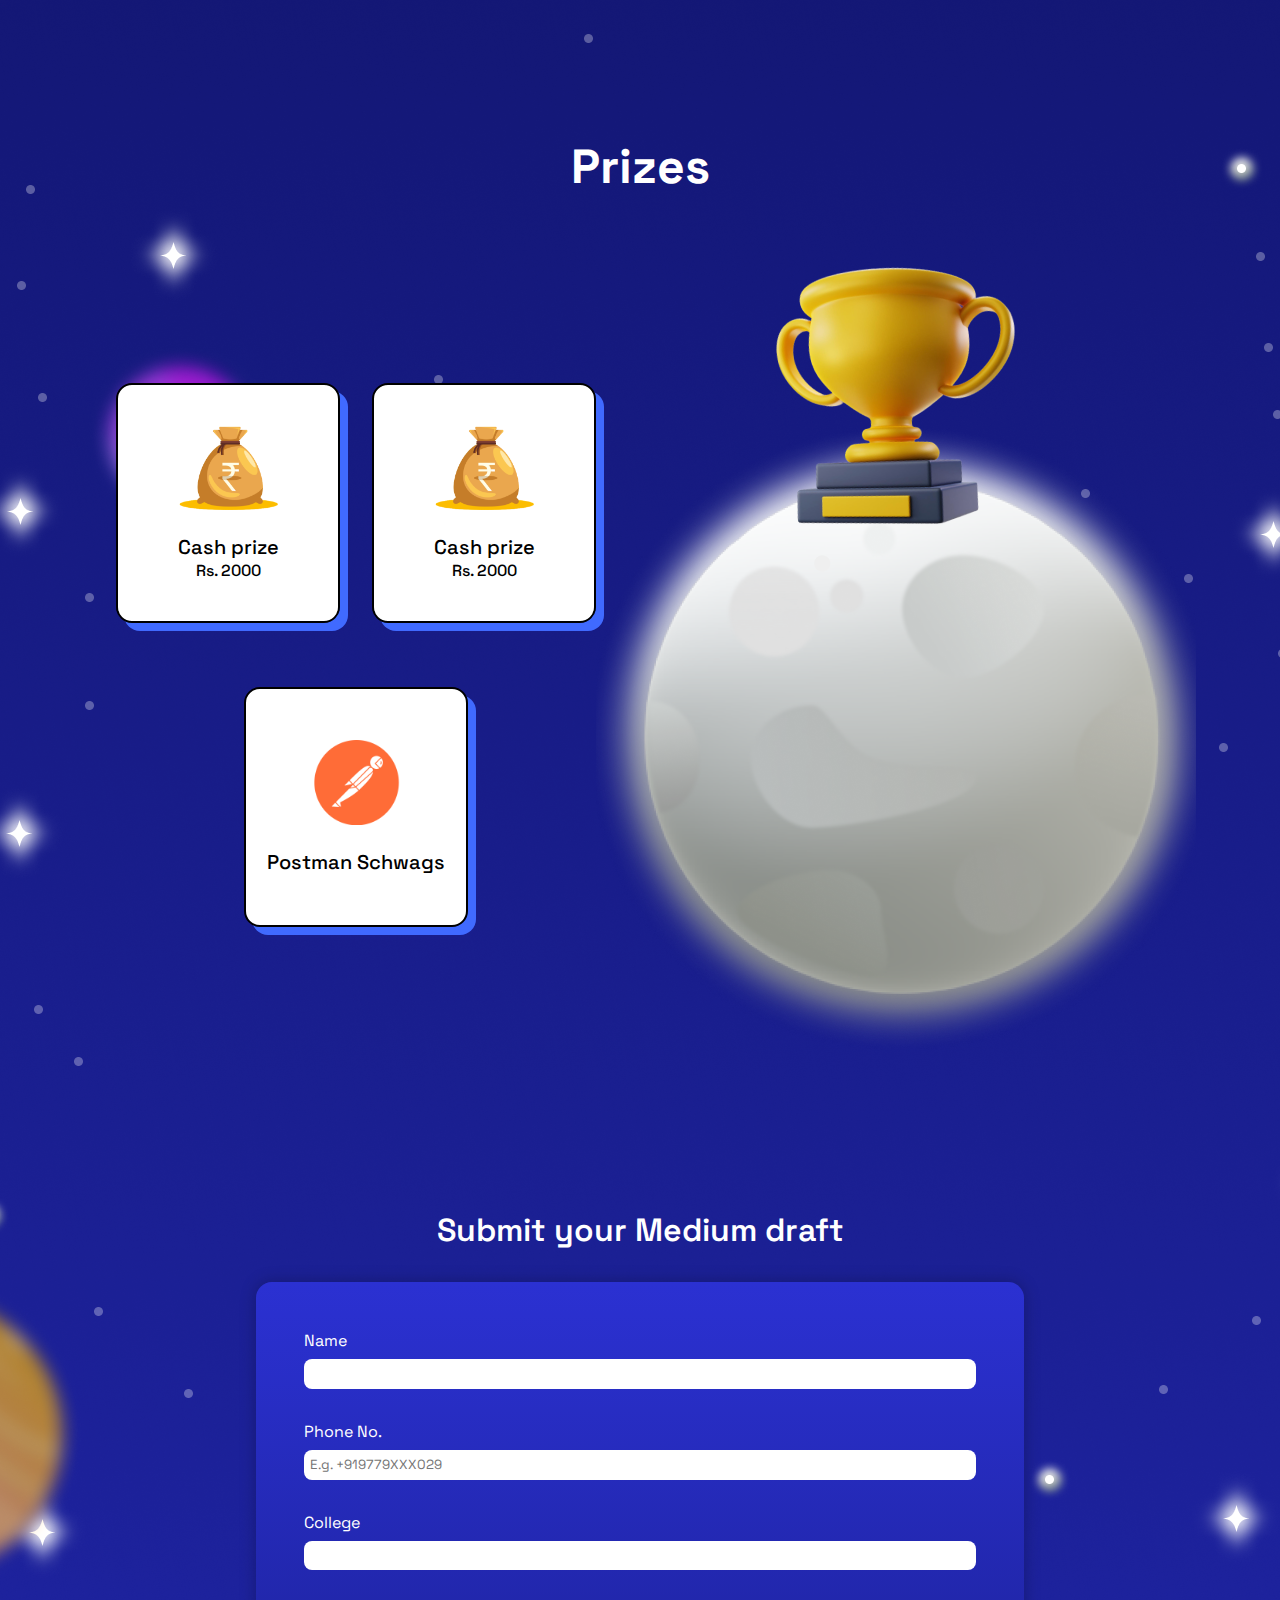
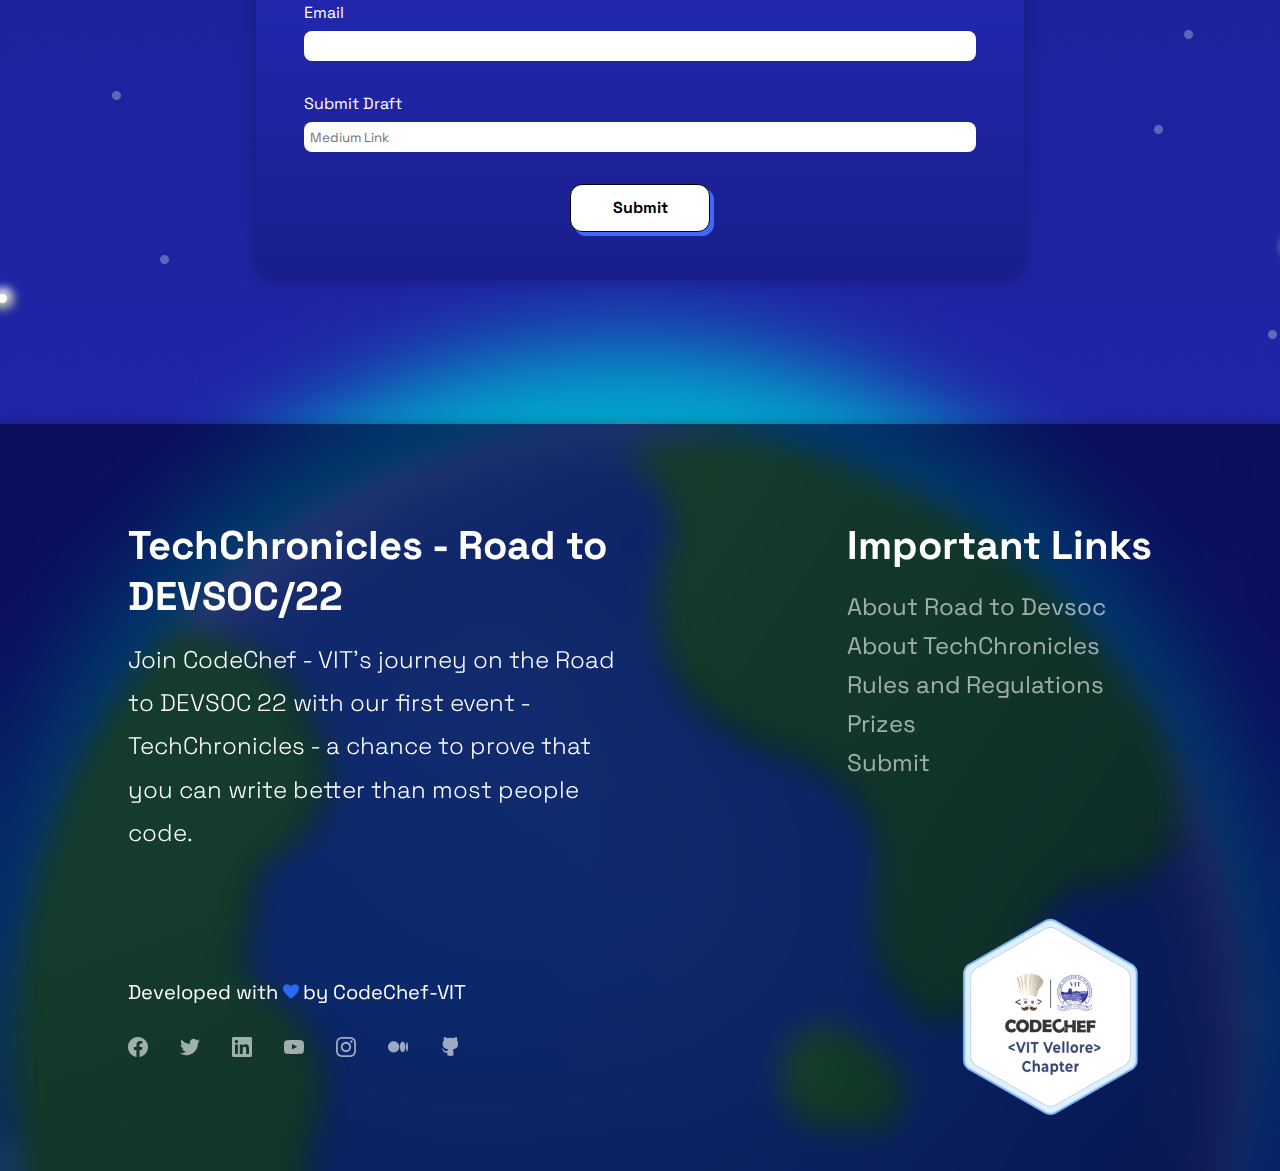
==== commit accd6501: "Bugs resolved" ====
--- a/index.html
+++ b/index.html
@@ -405,7 +405,7 @@
                                         name="phone_number"
                                         class="hover-change"
                                         type="tel"
-                                        placeholder="E.g. 1234567890"
+                                        placeholder="E.g. +919779XXX029"
                                         id="phone_number"
                                         required
                                     />
@@ -425,7 +425,7 @@
                                     <input
                                         name="email"
                                         class="hover-change"
-                                        type="email"
+                                        type="text"
                                         id="email"
                                         required
                                     />
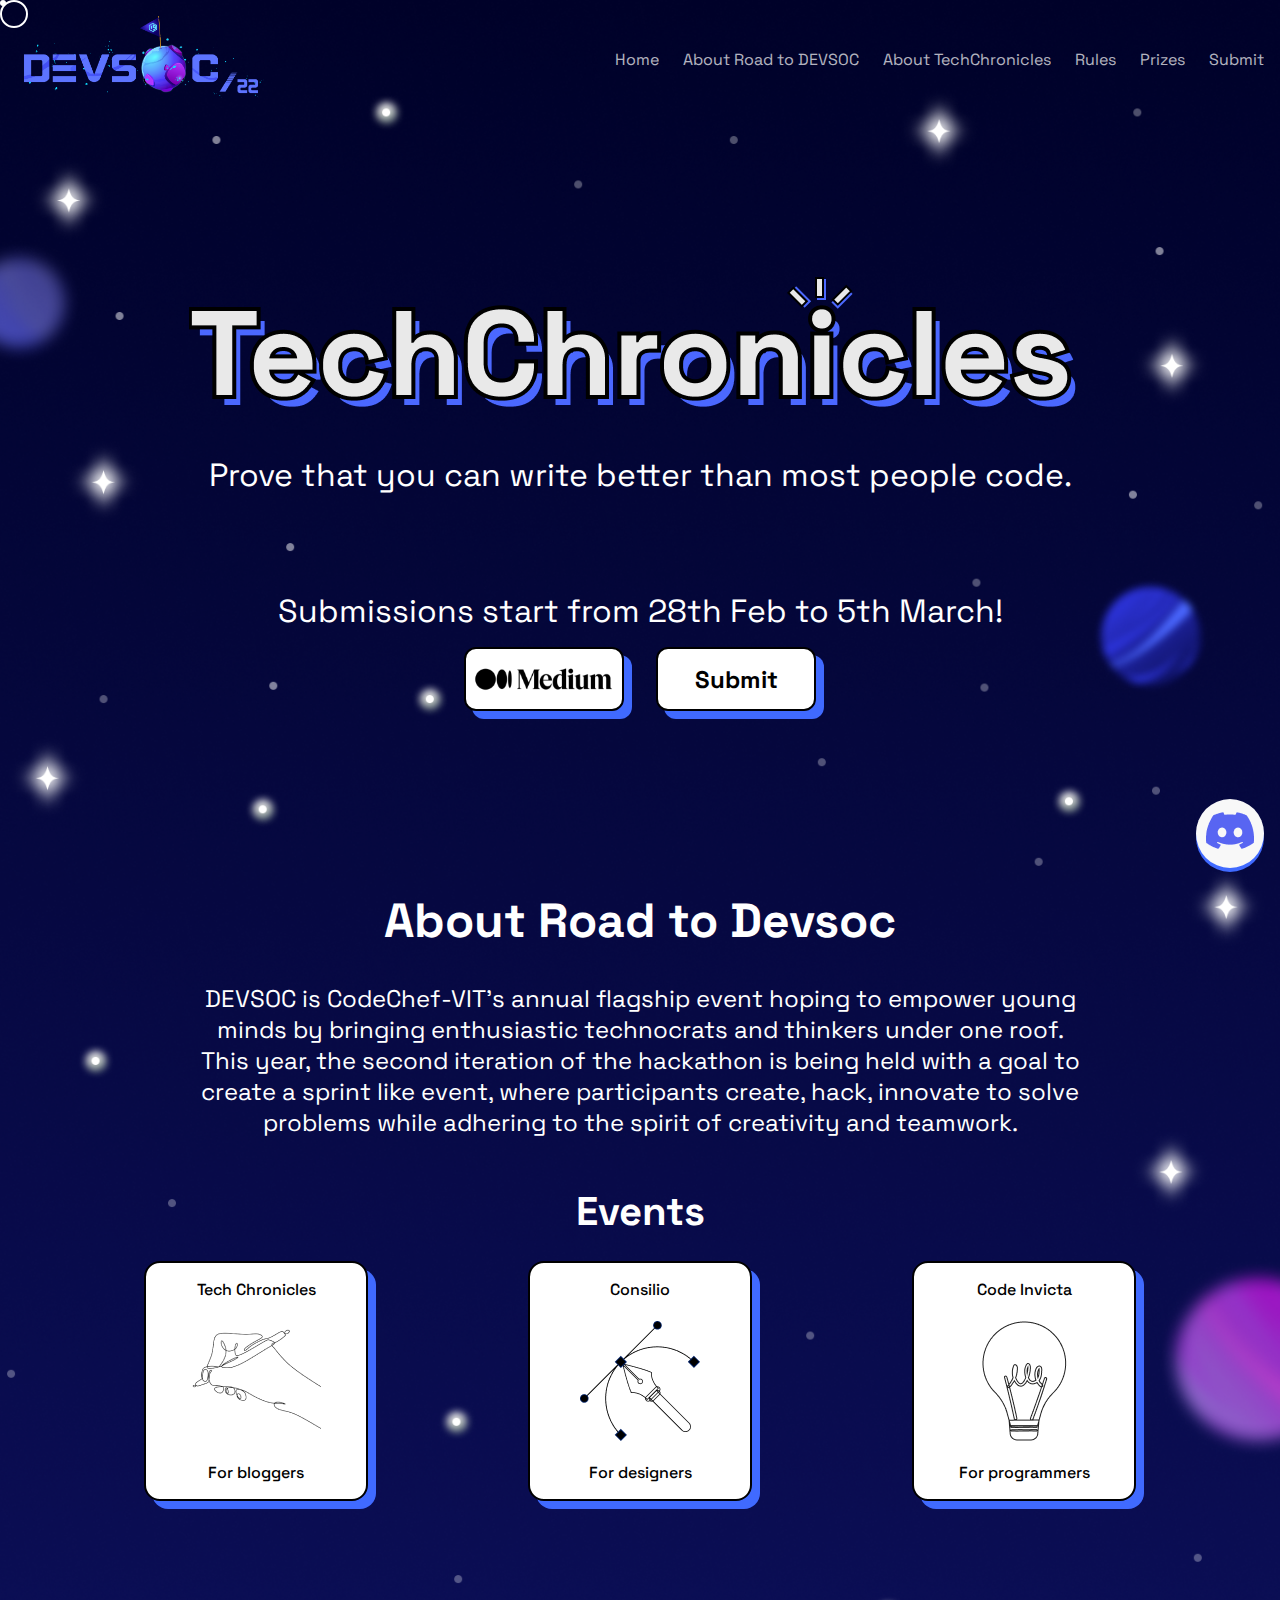
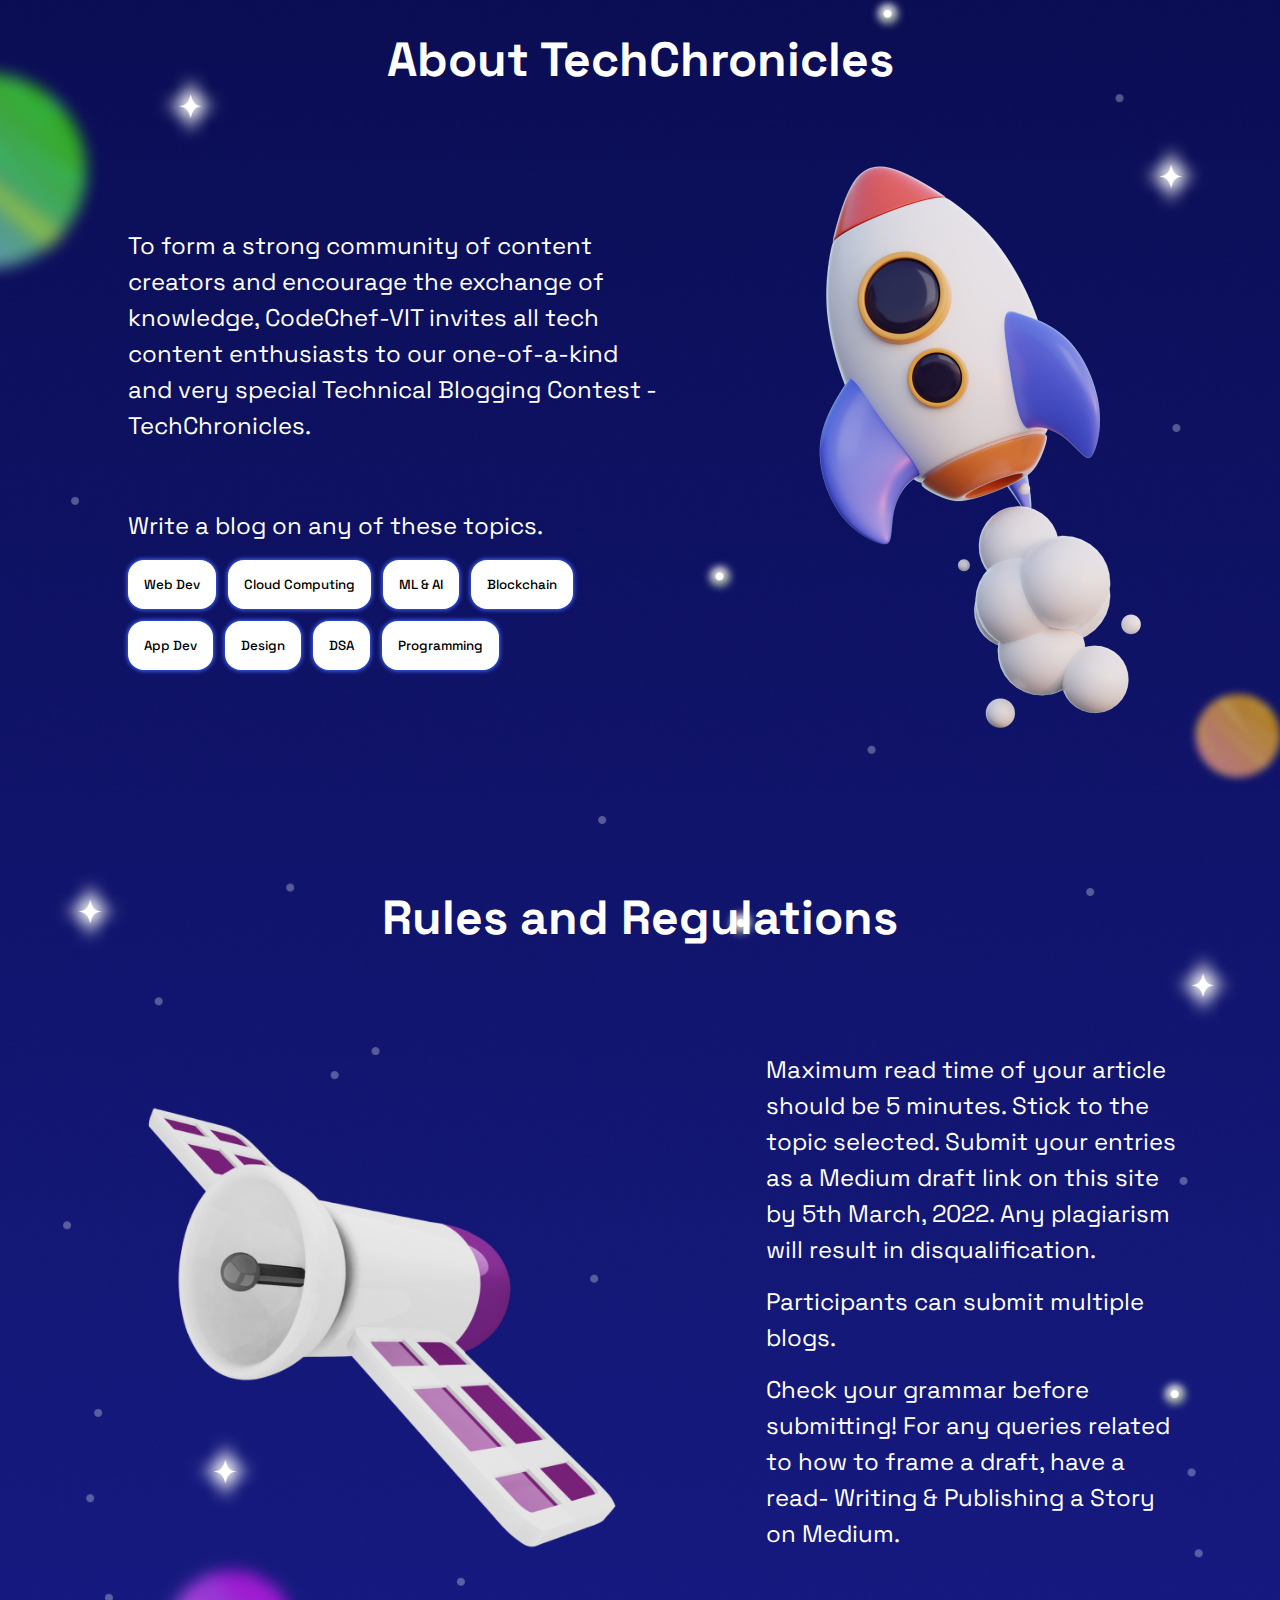
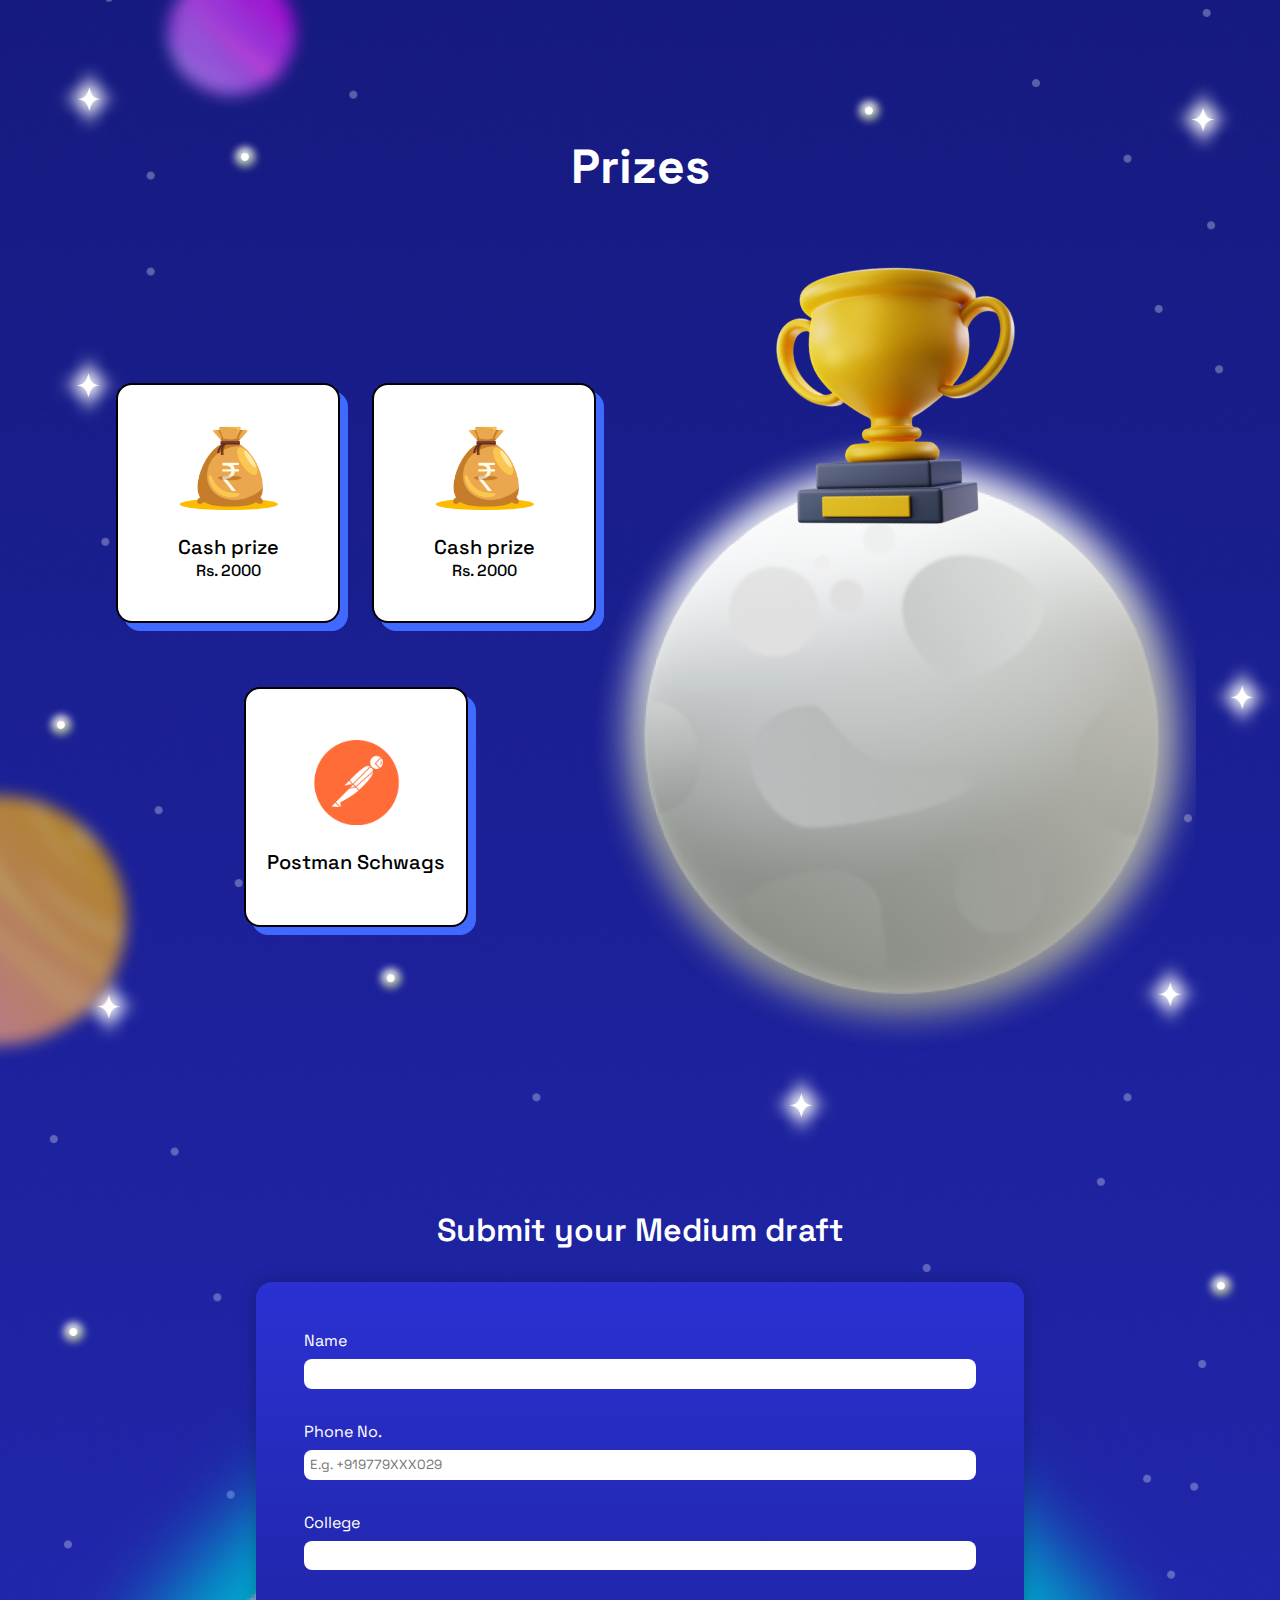
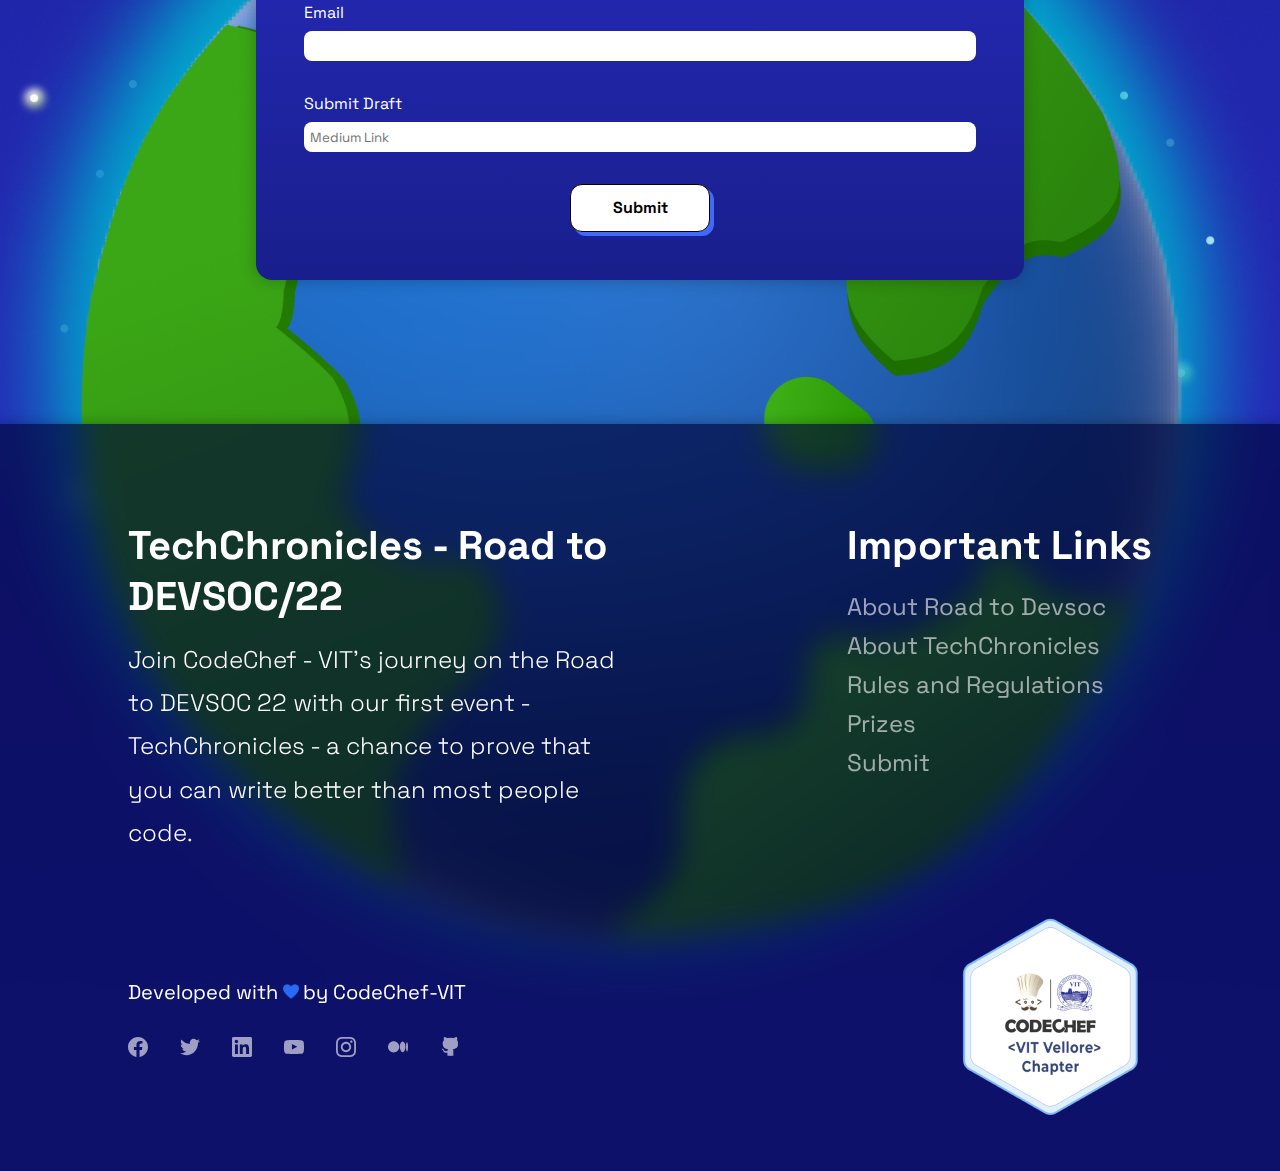
==== commit fae09632: "feat: date change fix" ====
--- a/index.html
+++ b/index.html
@@ -315,7 +315,7 @@
                                 Maximum read time of your article should be 5
                                 minutes. Stick to the topic selected. Submit
                                 your entries as a Medium draft link on this site
-                                by 15th March, 2021. Any plagiarism will result
+                                by 5th March, 2022. Any plagiarism will result
                                 in disqualification.
                             </p>
                             <p>Participants can submit multiple blogs.</p>
--- a/FrontEnd/LandingPage/css/style.css
+++ b/FrontEnd/LandingPage/css/style.css
@@ -16,7 +16,7 @@
     background: url("/FrontEnd/Images/body-image.png") no-repeat;
     background-position: top center;
     background-attachment: scroll;
-    /* background-size: cover; */
+    background-size: cover;
     height: 100%;
     min-width: 100%;
     overflow-x: hidden;
--- a/FrontEnd/LandingPage/css/layout.css
+++ b/FrontEnd/LandingPage/css/layout.css
@@ -2,6 +2,7 @@
     body {
         background: url("/FrontEnd/Images/body-image\(desktop\).png") no-repeat;
         background-position: center top;
+        background-size: cover;
         height: 100%;
         /* overflow-x: hidden; */
     }
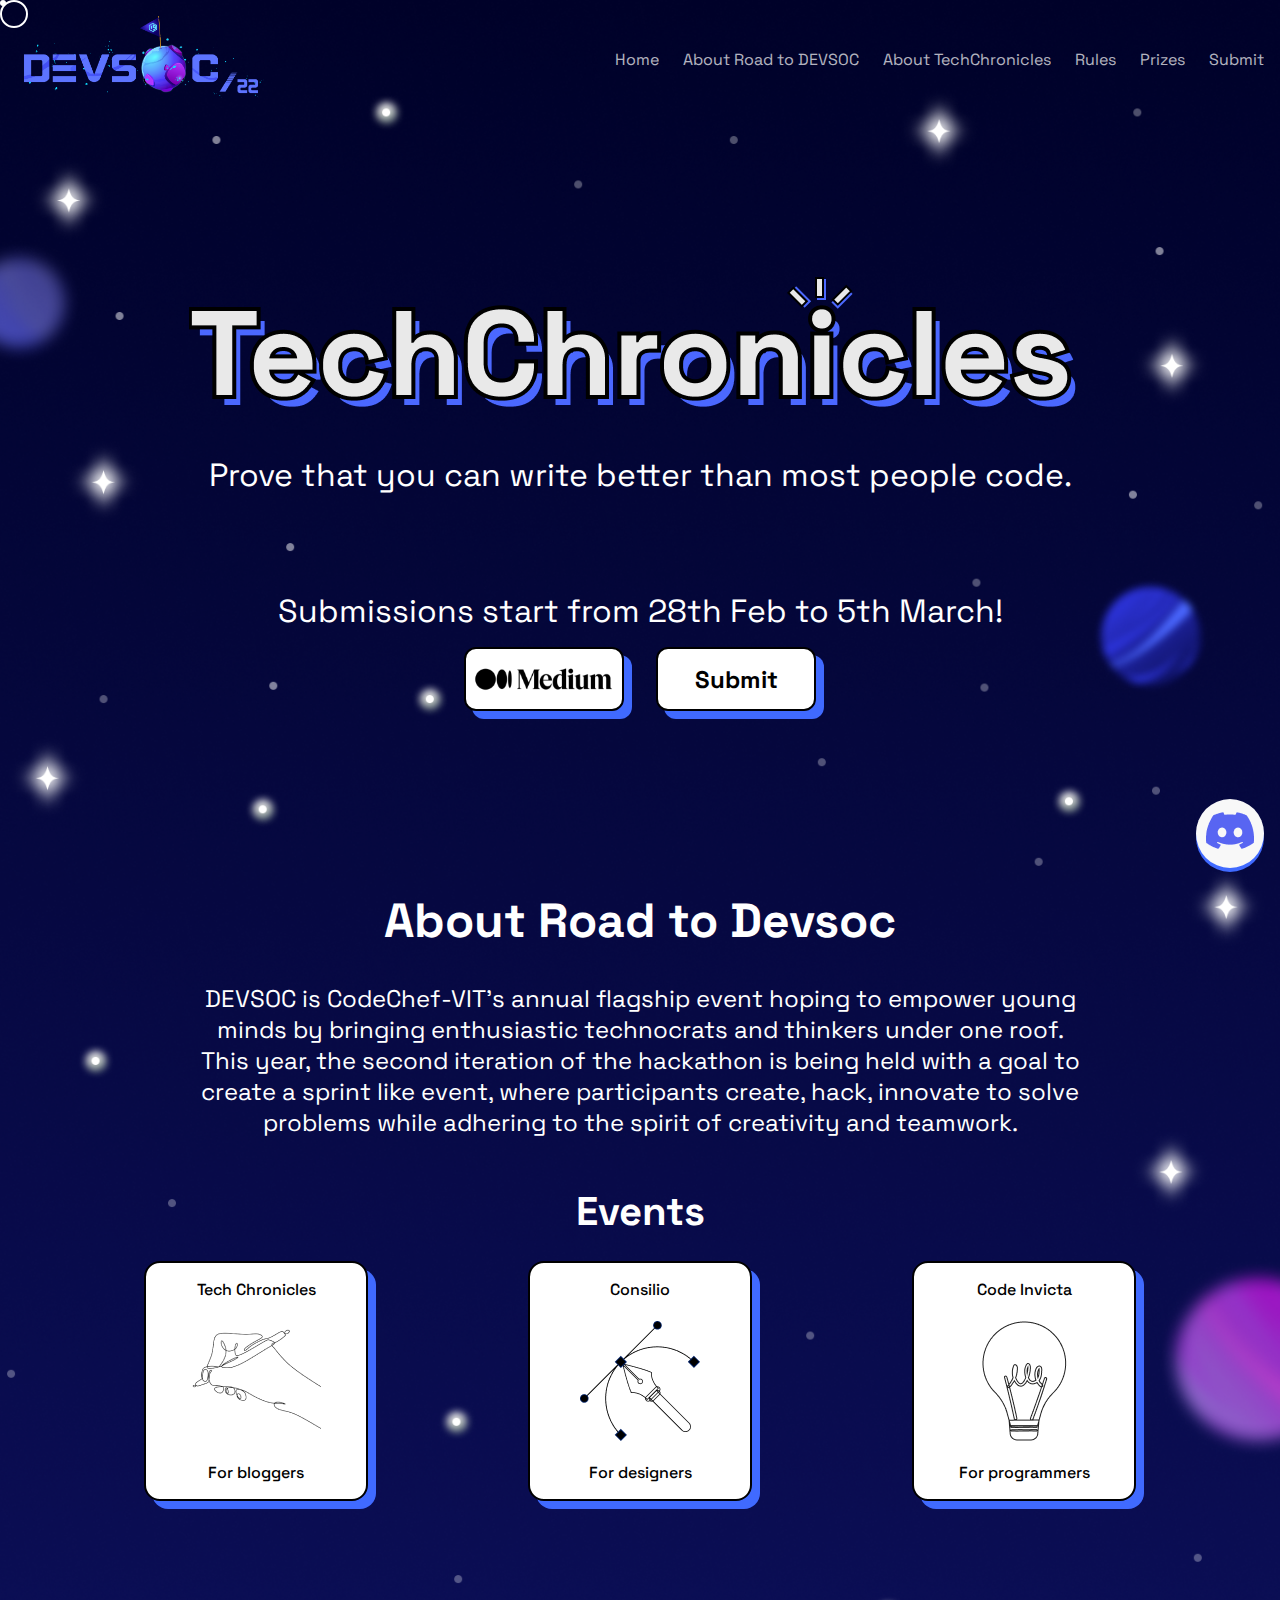
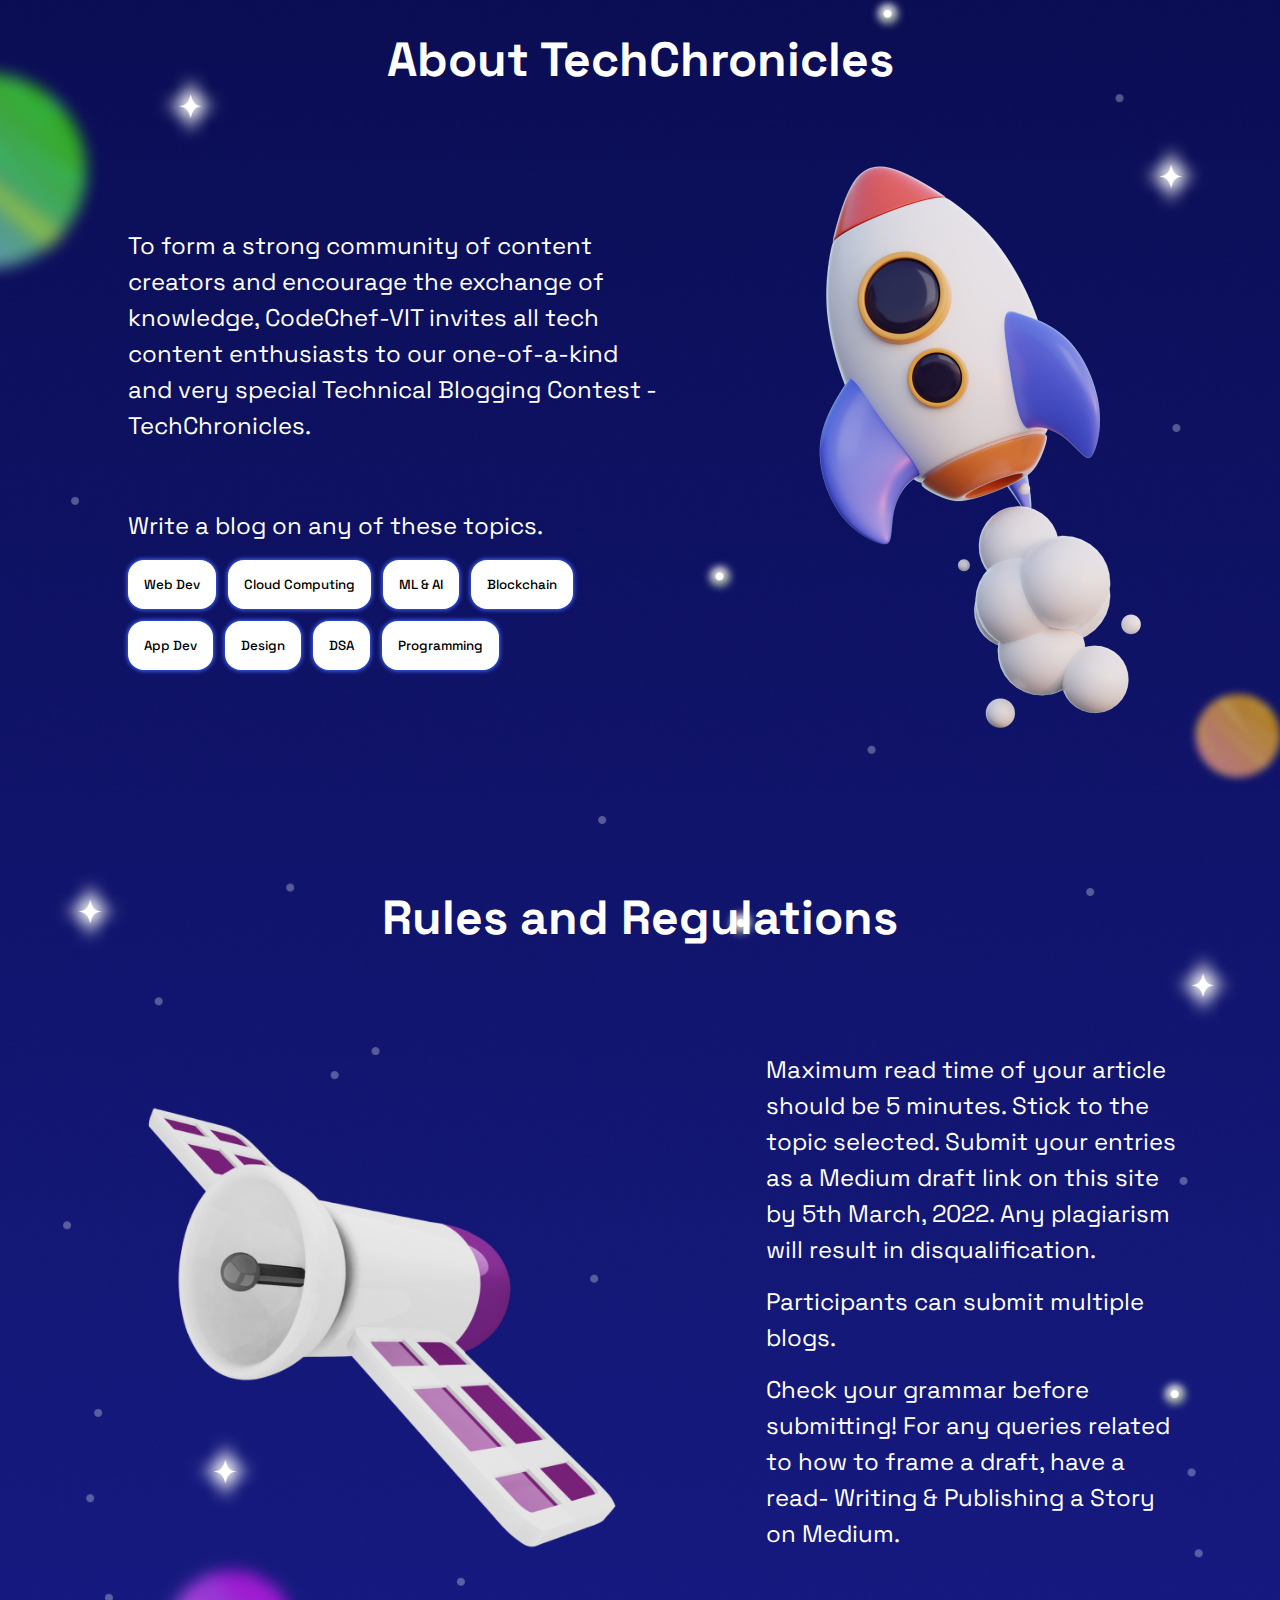
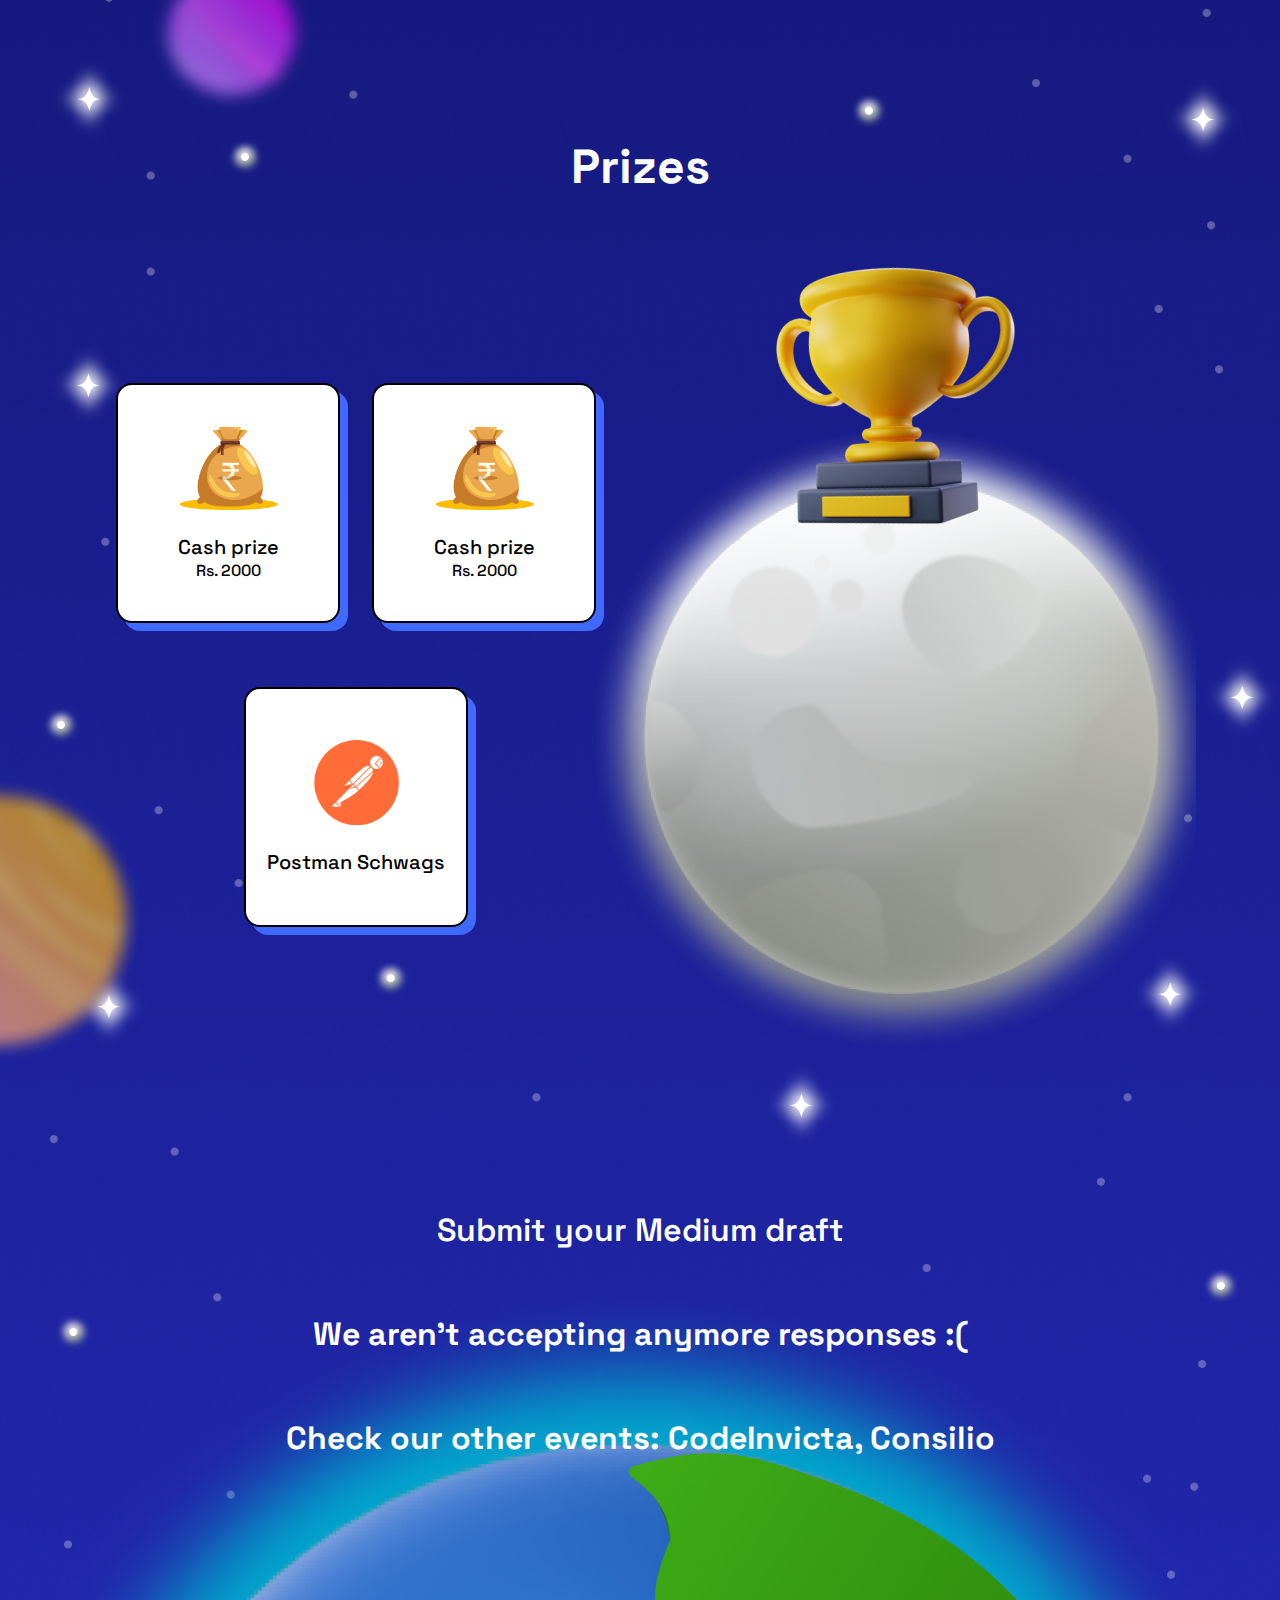
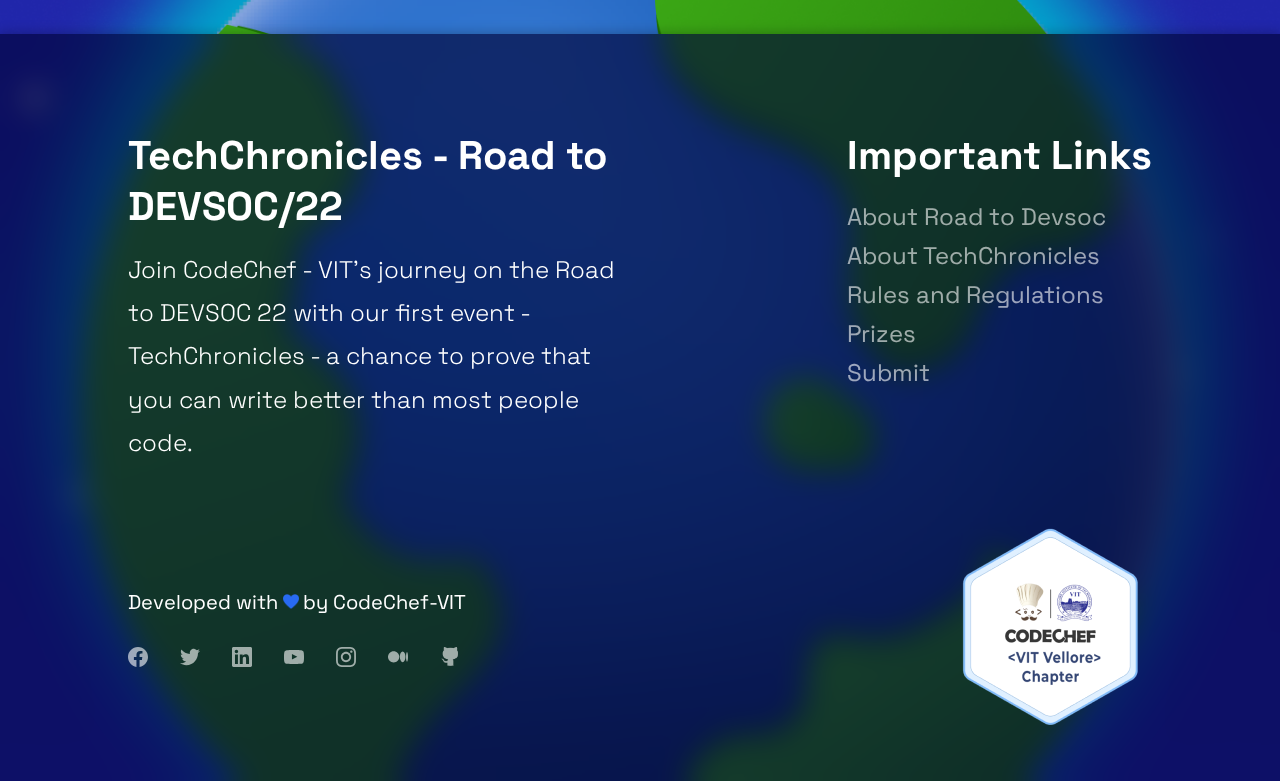
==== commit aec46b62: "Changes" ====
--- a/index.html
+++ b/index.html
@@ -383,73 +383,12 @@
                     </div>
 
                     <div class="submission-form-main-container">
-                        <form
-                            id="myForm"
-                            name="contactForm"
-                            onsubmit="return formValidation()"
-                        >
-                            <div class="submission-form">
-                                <div class="submission-form-field">
-                                    <label for="name">Name</label>
-                                    <input
-                                        name="name"
-                                        class="hover-change"
-                                        type="text"
-                                        id="name"
-                                        required
-                                    />
-                                </div>
-                                <div class="submission-form-field">
-                                    <label for="tel">Phone No.</label>
-                                    <input
-                                        name="phone_number"
-                                        class="hover-change"
-                                        type="tel"
-                                        placeholder="E.g. +919779XXX029"
-                                        id="phone_number"
-                                        required
-                                    />
-                                </div>
-                                <div class="submission-form-field">
-                                    <label for="college">College</label>
-                                    <input
-                                        name="college"
-                                        class="hover-change"
-                                        type="text"
-                                        id="college"
-                                        required
-                                    />
-                                </div>
-                                <div class="submission-form-field">
-                                    <label for="email">Email</label>
-                                    <input
-                                        name="email"
-                                        class="hover-change"
-                                        type="text"
-                                        id="email"
-                                        required
-                                    />
-                                </div>
-                                <div class="submission-form-field">
-                                    <label for="draft">Submit Draft</label>
-                                    <input
-                                        name="draft"
-                                        class="hover-change"
-                                        type="text"
-                                        id="draft"
-                                        placeholder="Medium Link"
-                                        required
-                                    />
-                                </div>
-                                <button
-                                    id="btnSubmit"
-                                    type="submit"
-                                    class="submit-btn hover-change"
-                                >
-                                    Submit
-                                </button>
-                            </div>
-                        </form>
+                        <h1>We aren’t accepting anymore responses :(</h1>
+                        <h1>
+                            Check our other events:
+                            <a href="">CodeInvicta,</a>
+                            <a href="">Consilio</a>
+                        </h1>
                     </div>
                     <div id="modal">
                         <p class="modal_text"></p>
--- a/FrontEnd/LandingPage/css/layout.css
+++ b/FrontEnd/LandingPage/css/layout.css
@@ -4,7 +4,7 @@
         background-position: center top;
         background-size: cover;
         height: 100%;
-        /* overflow-x: hidden; */
+        background-size: cover;
     }
 }
 
--- a/FrontEnd/LandingPage/css/submission.css
+++ b/FrontEnd/LandingPage/css/submission.css
@@ -117,6 +117,10 @@
     border: 1px solid rgb(255, 255, 255);
     box-shadow: 8px 8px rgb(255, 255, 255);
 }
+.submission-form-main-container h1 {
+    text-align: center;
+    padding: 1em;
+}
 
 /* Media queries  */
 
